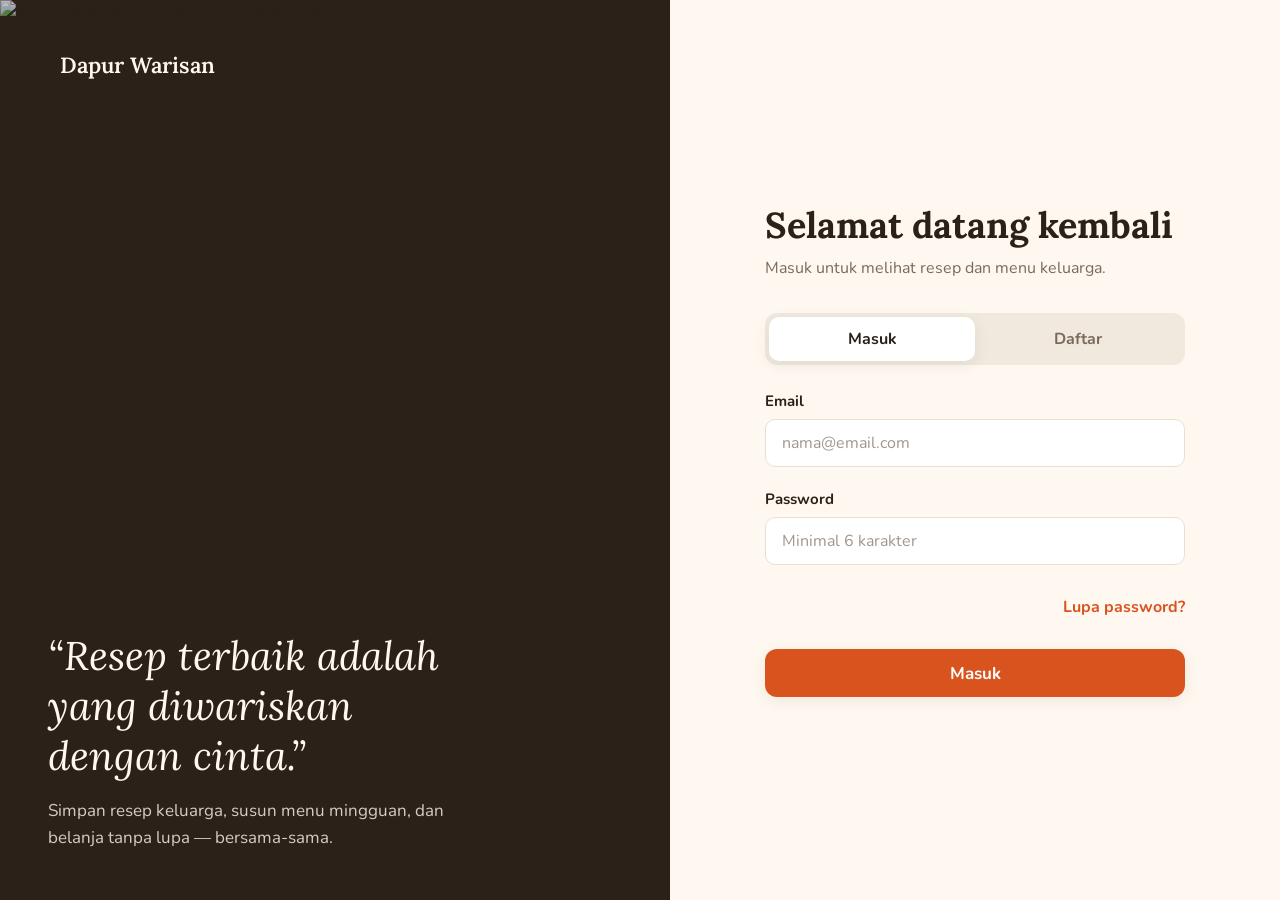
==== index.html @ bc0ec534 "initial commit" ====
<!doctype html>
<html lang="id-ID">
  <head>
    <meta charset="UTF-8" />
    <meta name="viewport" content="width=device-width, initial-scale=1.0" />
    <title>Dapur Warisan</title>
    <link rel="preconnect" href="https://fonts.googleapis.com" />
    <link rel="preconnect" href="https://fonts.gstatic.com" crossorigin />
    <link rel="stylesheet" href="https://fonts.googleapis.com/css2?family=Lora:ital,wght@0,500;0,600;0,700;1,500&family=Nunito:wght@400;500;600;700;800&display=swap" />
    <link rel="stylesheet" href="style.css" />
  </head>
  <body>

    <!-- =========================================================
         HALAMAN MASUK / DAFTAR
         ========================================================= -->
    <div id="auth" class="auth">
      <aside class="auth-hero">
        <img src="https://images.unsplash.com/photo-1539755530862-00f623c00f52?w=1400&h=1050&fit=crop&auto=format" alt="Meja makan penuh hidangan rumahan Indonesia" />
        <div class="auth-hero-text">
          <div class="brand-text"><i data-lucide="book-heart" class="accent"></i> Dapur Warisan</div>
          <div>
            <p class="quote">“Resep terbaik adalah yang diwariskan dengan cinta.”</p>
            <p>Simpan resep keluarga, susun menu mingguan, dan belanja tanpa lupa — bersama-sama.</p>
          </div>
        </div>
      </aside>

      <main class="auth-panel">
        <div class="auth-box">
          <div class="brand-text mobile-only"><i data-lucide="book-heart" class="primary"></i> Dapur Warisan</div>
          <h1 id="auth-title" class="title">Selamat datang kembali</h1>
          <p id="auth-subtitle" class="muted">Masuk untuk melihat resep dan menu keluarga.</p>

          <div class="tabs" role="tablist">
            <button type="button" class="tab is-active" data-tab="masuk" role="tab">Masuk</button>
            <button type="button" class="tab" data-tab="daftar" role="tab">Daftar</button>
          </div>

          <form id="auth-form" class="stack" novalidate>
            <label class="field only-register">
              <span>Nama lengkap</span>
              <input name="nama" placeholder="Nama Anda" />
              <small class="error" data-error="nama"></small>
            </label>
            <label class="field">
              <span>Email</span>
              <input name="email" type="email" placeholder="nama@email.com" />
              <small class="error" data-error="email"></small>
            </label>
            <label class="field">
              <span>Password</span>
              <div class="input-with-button">
                <input name="password" type="password" placeholder="Minimal 6 karakter" />
                <button type="button" id="toggle-password" class="icon-only" aria-label="Tampilkan password"><i data-lucide="eye"></i></button>
              </div>
              <small class="error" data-error="password"></small>
            </label>
            <label class="field only-register">
              <span>Kode keluarga (opsional)</span>
              <input name="kode" class="code-input" placeholder="KODE-1234" />
              <small class="hint">Minta kode ke admin keluarga, atau kosongkan untuk membuat grup baru.</small>
            </label>
            <div class="right only-login"><button type="button" class="link">Lupa password?</button></div>
            <button type="submit" id="auth-submit" class="btn btn-primary btn-block btn-lg">Masuk</button>
          </form>
        </div>
      </main>
    </div>

    <!-- =========================================================
         APLIKASI (tampil setelah masuk)
         ========================================================= -->
    <div id="app" class="layout" hidden>

      <!-- Menu samping (desktop) -->
      <aside class="sidebar">
        <button type="button" class="brand" data-go="beranda">
          <span class="brand-mark"><i data-lucide="book-heart"></i></span>Dapur Warisan
        </button>
        <nav class="side-nav">
          <button type="button" class="nav-link" data-go="beranda"><i data-lucide="house"></i>Beranda</button>
          <button type="button" class="nav-link" data-go="resep"><i data-lucide="book-open"></i>Koleksi Resep</button>
          <button type="button" class="nav-link" data-go="menu"><i data-lucide="calendar-days"></i>Menu Mingguan</button>
          <button type="button" class="nav-link" data-go="belanja"><i data-lucide="shopping-basket"></i>Daftar Belanja</button>
          <button type="button" class="nav-link" data-go="keluarga"><i data-lucide="users"></i>Keluarga</button>
          <button type="button" class="nav-link" data-go="profil"><i data-lucide="user-round"></i>Profil</button>
        </nav>
        <div class="family-box">
          <p class="family-name">Keluarga</p>
          <div class="avatar-group"></div>
        </div>
      </aside>

      <!-- Bilah atas -->
      <header class="topbar">
        <div class="topbar-inner">
          <span class="brand-small"><i data-lucide="book-heart"></i>Dapur Warisan</span>
          <button type="button" class="search-pill" data-go="resep"><i data-lucide="search"></i><span>Cari resep keluarga…</span></button>
          <button type="button" class="profile-button" data-go="profil" aria-label="Profil"><span class="avatar" id="top-avatar"></span></button>
        </div>
      </header>

      <main class="content">

        <!-- ---------- BERANDA ---------- -->
        <section class="page" data-page="beranda">
          <header class="home-header">
            <div>
              <p class="eyebrow" id="home-date"></p>
              <h1 class="title"><span id="home-greeting"></span><br /><em class="primary">Hari ini masak apa?</em></h1>
            </div>
            <div class="quick-actions">
              <button type="button" class="quick" data-go="form"><span class="quick-icon"><i data-lucide="plus"></i></span>Tambah Resep</button>
              <button type="button" class="quick" data-go="menu"><span class="quick-icon"><i data-lucide="calendar-days"></i></span>Susun Menu</button>
              <button type="button" class="quick" data-go="belanja"><span class="quick-icon"><i data-lucide="shopping-basket"></i></span>Daftar Belanja</button>
            </div>
          </header>

          <section class="card padded">
            <div class="section-head">
              <h2 class="heading">Menu Hari Ini</h2>
              <button type="button" class="btn btn-ghost" data-go="menu">Ubah menu <i data-lucide="arrow-right"></i></button>
            </div>
            <div class="today-grid" id="home-today"></div>
          </section>

          <section>
            <div class="section-head">
              <h2 class="heading-lg">Resep Terbaru</h2>
              <button type="button" class="btn btn-ghost" data-go="resep">Lihat semua <i data-lucide="arrow-right"></i></button>
            </div>
            <div class="scroller" id="home-recent"></div>
          </section>

          <section class="heirloom" id="home-heirloom" hidden>
            <div class="heirloom-photo"><img alt="" /></div>
            <div class="heirloom-text">
              <span class="pill-accent">Resep Warisan</span>
              <h2 class="heading-lg"></h2>
              <p class="heirloom-story"></p>
              <p class="heirloom-origin"></p>
              <button type="button" class="btn btn-primary">Buka resep <i data-lucide="arrow-right"></i></button>
            </div>
          </section>

          <section id="home-favorites-section">
            <div class="section-head"><h2 class="heading-lg">Resep Favorit Keluarga</h2></div>
            <div class="card-grid" id="home-favorites"></div>
          </section>
        </section>

        <!-- ---------- KOLEKSI RESEP ---------- -->
        <section class="page" data-page="resep">
          <h1 class="title">Koleksi Resep</h1>
          <p class="muted" id="collection-count"></p>

          <div class="toolbar">
            <div class="search-box">
              <i data-lucide="search"></i>
              <input id="collection-search" placeholder="Cari resep atau bahan, mis. santan…" />
            </div>
            <button type="button" class="btn btn-secondary" id="filter-toggle"><i data-lucide="sliders-horizontal"></i><span class="hide-mobile">Filter</span></button>
            <select id="collection-sort" class="hide-mobile sort-select" aria-label="Urutkan">
              <option>Terbaru</option>
              <option>Favorit</option>
              <option>Waktu masak</option>
            </select>
          </div>

          <div class="panel filters" id="filters" hidden>
            <label class="field">
              <span id="max-time-label">Waktu masak maks: 5 jam</span>
              <input type="range" id="max-time" min="15" max="300" step="15" value="300" />
            </label>
            <label class="field">
              <span>Asal resep</span>
              <select id="origin-filter"><option>Semua</option></select>
            </label>
          </div>

          <div class="chips" id="category-chips"></div>
          <div class="card-grid wide" id="collection-list"></div>

          <div class="empty" id="collection-empty" hidden>
            <span class="empty-icon"><i data-lucide="book-open"></i></span>
            <h3 class="heading">Belum ada resep di sini</h3>
            <p class="muted">Belum ada resep. Yuk tambah resep pertama keluarga!</p>
            <button type="button" class="btn btn-primary" data-go="form"><i data-lucide="plus"></i>Tambah Resep</button>
          </div>

          <button type="button" class="btn btn-primary fab" data-go="form"><i data-lucide="plus"></i>Tambah Resep</button>
        </section>

        <!-- ---------- DETAIL RESEP ---------- -->
        <section class="page narrow-5xl" data-page="detail">
          <button type="button" class="btn btn-ghost back no-print" data-go="resep"><i data-lucide="arrow-left"></i>Koleksi Resep</button>

          <div class="detail-photo">
            <img id="detail-img" alt="" />
            <button type="button" class="fav-btn no-print" id="detail-fav" aria-label="Favorit"><i data-lucide="heart"></i></button>
          </div>

          <div class="detail-grid">
            <div>
              <span class="tag" id="detail-cat"></span>
              <h1 class="title-xl" id="detail-title"></h1>
              <p class="lead" id="detail-desc"></p>

              <dl class="stats">
                <div><i data-lucide="clock"></i><dt>Waktu masak</dt><dd id="detail-time"></dd></div>
                <div><i data-lucide="users"></i><dt>Porsi</dt><dd id="detail-servings"></dd></div>
                <div><i data-lucide="gauge"></i><dt>Kesulitan</dt><dd id="detail-difficulty"></dd></div>
              </dl>

              <figure class="story" id="detail-story-box">
                <figcaption><i data-lucide="chef-hat"></i>Resep dari: <span id="detail-origin"></span></figcaption>
                <blockquote id="detail-story"></blockquote>
              </figure>

              <h2 class="heading-lg spaced">Cara Memasak</h2>
              <ol class="steps" id="detail-steps"></ol>
            </div>

            <aside class="detail-side">
              <div class="card padded-sm">
                <div class="section-head tight">
                  <h2 class="heading">Bahan-bahan</h2>
                  <div class="servings" aria-label="Atur porsi">
                    <button type="button" id="servings-minus" aria-label="Kurangi porsi"><i data-lucide="minus"></i></button>
                    <span id="servings-value"></span>
                    <button type="button" id="servings-plus" aria-label="Tambah porsi"><i data-lucide="plus"></i></button>
                  </div>
                </div>
                <ul class="check-list" id="detail-ingredients"></ul>
              </div>

              <div class="action-grid no-print">
                <button type="button" class="btn btn-primary span-2" id="detail-add-menu"><i data-lucide="calendar-plus"></i>Tambah ke Menu</button>
                <button type="button" class="btn btn-secondary" id="detail-timer"><i data-lucide="timer"></i>Timer</button>
                <button type="button" class="btn btn-secondary" onclick="window.print()"><i data-lucide="printer"></i>Cetak</button>
                <button type="button" class="btn btn-secondary" id="detail-edit"><i data-lucide="pencil"></i>Edit</button>
                <button type="button" class="btn btn-ghost danger" id="detail-delete"><i data-lucide="trash-2"></i>Hapus</button>
              </div>
            </aside>
          </div>
        </section>

        <!-- ---------- FORM TAMBAH / EDIT RESEP ---------- -->
        <section class="page narrow-3xl with-savebar" data-page="form">
          <button type="button" class="btn btn-ghost back" id="form-back"><i data-lucide="arrow-left"></i>Kembali</button>
          <h1 class="title" id="form-title">Tambah Resep Baru</h1>
          <p class="muted">Tulis resep seperti sedang menceritakannya ke cucu.</p>

          <form id="recipe-form" class="stack-lg" novalidate>
            <div class="dropzone" id="dropzone">
              <img id="dropzone-img" alt="Foto resep" hidden />
              <div class="dropzone-text" id="dropzone-text">
                <i data-lucide="image-plus"></i>
                <p><strong>Seret foto ke sini atau klik untuk memilih</strong></p>
                <p class="small muted">JPG atau PNG, rasio 4:3 paling bagus</p>
              </div>
              <input type="file" id="photo-input" accept="image/*" hidden />
            </div>

            <section class="panel form-card">
              <h2 class="heading">Informasi Dasar</h2>
              <label class="field">
                <span>Judul resep</span>
                <input name="title" placeholder="mis. Sayur Lodeh Mbah Uti" />
                <small class="error" data-error="title"></small>
              </label>
              <label class="field">
                <span>Deskripsi singkat</span>
                <textarea name="desc" rows="2" placeholder="Gurih, berkuah santan, cocok untuk makan siang."></textarea>
              </label>
              <div class="two-cols">
                <label class="field"><span>Kategori</span><select name="cat" id="form-category"></select></label>
                <label class="field">
                  <span>Tingkat kesulitan</span>
                  <select name="difficulty"><option>Mudah</option><option>Sedang</option><option>Sulit</option></select>
                </label>
                <div class="field">
                  <span>Waktu masak (menit)</span>
                  <div class="stepper" data-step="5"><button type="button" data-dir="-1" aria-label="Kurangi"><i data-lucide="minus"></i></button><output name="time">30</output><button type="button" data-dir="1" aria-label="Tambah"><i data-lucide="plus"></i></button></div>
                </div>
                <div class="field">
                  <span>Porsi</span>
                  <div class="stepper" data-step="1"><button type="button" data-dir="-1" aria-label="Kurangi"><i data-lucide="minus"></i></button><output name="servings">4</output><button type="button" data-dir="1" aria-label="Tambah"><i data-lucide="plus"></i></button></div>
                </div>
              </div>
            </section>

            <section class="panel form-card">
              <h2 class="heading">Asal &amp; Kenangan</h2>
              <label class="field">
                <span>Asal resep</span>
                <input name="origin" placeholder="mis. Nenek Ratna" />
                <small class="hint">Siapa yang pertama kali memasak resep ini?</small>
              </label>
              <label class="field">
                <span>Cerita / kenangan</span>
                <textarea name="story" rows="3" placeholder="Ceritakan kapan resep ini biasa dimasak…"></textarea>
              </label>
            </section>

            <section class="panel form-card" id="ingredients-card">
              <h2 class="heading">Bahan-bahan</h2>
              <p class="error" data-error="ingredients"></p>
              <div id="ingredient-rows" class="stack-sm"></div>
              <button type="button" class="btn btn-secondary dashed" id="add-ingredient"><i data-lucide="plus"></i>Tambah bahan</button>
            </section>

            <section class="panel form-card" id="steps-card">
              <h2 class="heading">Langkah Memasak</h2>
              <p class="error" data-error="steps"></p>
              <div id="step-rows" class="stack-sm"></div>
              <button type="button" class="btn btn-secondary dashed" id="add-step"><i data-lucide="plus"></i>Tambah langkah</button>
            </section>
          </form>

          <div class="savebar">
            <div class="savebar-inner">
              <button type="button" class="btn btn-secondary" id="form-cancel">Batal</button>
              <button type="submit" form="recipe-form" class="btn btn-primary"><i data-lucide="check"></i>Simpan Resep</button>
            </div>
          </div>
        </section>

        <!-- ---------- MENU MINGGUAN ---------- -->
        <section class="page" data-page="menu">
          <div class="page-head">
            <div>
              <h1 class="title">Perencana Menu</h1>
              <p class="muted" id="plan-count"></p>
            </div>
            <div class="week-nav">
              <button type="button" class="btn btn-icon" id="week-prev" aria-label="Minggu sebelumnya"><i data-lucide="chevron-left"></i></button>
              <span id="week-label"></span>
              <button type="button" class="btn btn-icon" id="week-next" aria-label="Minggu berikutnya"><i data-lucide="chevron-right"></i></button>
            </div>
          </div>
          <div class="progress"><div id="plan-progress"></div></div>

          <div class="week-grid" id="week-grid"></div>

          <div class="mobile-planner">
            <div class="day-tabs" id="day-tabs"></div>
            <div class="stack" id="day-slots"></div>
          </div>

          <div class="sticky-action">
            <button type="button" class="btn btn-primary btn-lg raised" id="make-shopping-list"><i data-lucide="shopping-basket"></i>Buat Daftar Belanja</button>
          </div>
        </section>

        <!-- ---------- DAFTAR BELANJA ---------- -->
        <section class="page" data-page="belanja">
          <div class="shop-layout">
            <div>
              <h1 class="title">Daftar Belanja</h1>
              <p class="muted">Dibuat otomatis dari menu minggu ini · bahan yang sama sudah digabung</p>

              <form id="shop-add" class="inline-form">
                <input name="extra" placeholder="Tambah barang lain, mis. minyak goreng" />
                <button type="submit" class="btn btn-primary"><i data-lucide="plus"></i><span class="hide-mobile">Tambah</span></button>
              </form>

              <div id="shop-groups" class="stack-lg"></div>

              <div class="empty" id="shop-empty" hidden>
                <i data-lucide="shopping-basket" class="big-icon"></i>
                <p class="heading">Daftar belanja masih kosong</p>
                <p class="muted">Isi menu mingguan dulu, nanti bahan-bahannya muncul di sini.</p>
                <button type="button" class="btn btn-primary" data-go="menu">Susun Menu</button>
              </div>
            </div>

            <aside class="side-sticky">
              <div class="shop-summary">
                <p class="summary-label">Progres belanja</p>
                <p class="summary-big"><span id="shop-done">0</span><small>/<span id="shop-total">0</span></small></p>
                <div class="progress light"><div id="shop-progress"></div></div>
                <div class="summary-cost">
                  <p>Perkiraan biaya</p>
                  <p class="summary-price" id="shop-cost">Rp 0</p>
                </div>
              </div>
              <div class="three-buttons">
                <button type="button" class="btn btn-secondary stacked" onclick="window.print()"><i data-lucide="printer"></i>Cetak</button>
                <button type="button" class="btn btn-secondary stacked" id="shop-share"><i data-lucide="share-2"></i>Bagikan</button>
                <button type="button" class="btn btn-secondary stacked" id="shop-reset"><i data-lucide="rotate-ccw"></i>Reset</button>
              </div>
            </aside>
          </div>
        </section>

        <!-- ---------- KELUARGA ---------- -->
        <section class="page" data-page="keluarga">
          <div class="family-layout">
            <div class="stack-lg">
              <header class="family-hero">
                <p class="hero-label">Grup keluarga</p>
                <h1 class="title" id="family-name"></h1>
                <div class="hero-row">
                  <span class="family-code" id="family-code"></span>
                  <button type="button" class="btn btn-secondary no-border" id="copy-code"><i data-lucide="copy"></i>Salin kode</button>
                </div>
              </header>

              <section>
                <div class="section-head">
                  <h2 class="heading-lg" id="member-count">Anggota</h2>
                  <button type="button" class="btn btn-primary" id="invite-open"><i data-lucide="user-plus"></i>Undang</button>
                </div>
                <ul class="list-card" id="member-list"></ul>
              </section>
            </div>

            <section>
              <h2 class="heading">Aktivitas Terbaru</h2>
              <ol class="timeline" id="activity-list"></ol>
              <p class="muted" id="activity-empty" hidden>Belum ada aktivitas.</p>
            </section>
          </div>
        </section>

        <!-- ---------- PROFIL ---------- -->
        <section class="page narrow-2xl" data-page="profil">
          <h1 class="title">Profil &amp; Pengaturan</h1>

          <section class="panel profile-card">
            <span class="avatar avatar-lg" id="profile-avatar"></span>
            <div>
              <p class="heading" id="profile-name"></p>
              <p class="muted" id="profile-email"></p>
            </div>
          </section>

          <form class="panel form-card" id="profile-form">
            <h2 class="heading with-icon"><i data-lucide="user-round" class="primary"></i>Edit Profil</h2>
            <div class="two-cols">
              <label class="field"><span>Nama</span><input name="name" /></label>
              <label class="field"><span>Email</span><input name="email" type="email" /></label>
            </div>
            <div><button type="submit" class="btn btn-primary">Simpan Perubahan</button></div>
          </form>

          <form class="panel form-card" id="password-form">
            <h2 class="heading with-icon"><i data-lucide="key-round" class="primary"></i>Ganti Password</h2>
            <div class="two-cols">
              <label class="field"><span>Password lama</span><input name="old" type="password" /></label>
              <label class="field"><span>Password baru</span><input name="new" type="password" /></label>
            </div>
            <div><button type="submit" class="btn btn-secondary">Ganti Password</button></div>
          </form>

          <section class="panel settings">
            <label class="setting-row">
              <i data-lucide="moon"></i><span>Mode gelap</span>
              <button type="button" class="switch" id="dark-switch" role="switch" aria-checked="false"><span></span></button>
            </label>
            <button type="button" class="setting-row danger" id="logout"><i data-lucide="log-out"></i>Keluar</button>
          </section>
        </section>
      </main>

      <!-- Menu bawah (ponsel) -->
      <nav class="bottom-nav">
        <button type="button" data-go="beranda"><i data-lucide="house"></i>Beranda</button>
        <button type="button" data-go="resep"><i data-lucide="book-open"></i>Resep</button>
        <button type="button" data-go="menu"><i data-lucide="calendar-days"></i>Menu</button>
        <button type="button" data-go="belanja"><i data-lucide="shopping-basket"></i>Belanja</button>
        <button type="button" data-go="profil"><i data-lucide="user-round"></i>Profil</button>
      </nav>
    </div>

    <!-- Notifikasi singkat -->
    <div id="toast" class="toast" role="status" hidden></div>

    <!-- =========================================================
         JENDELA DIALOG
         ========================================================= -->
    <dialog class="modal" id="modal-add-menu">
      <div class="modal-box">
        <div class="modal-head"><h2 class="heading">Tambah ke Menu</h2><button type="button" class="btn btn-icon" data-close aria-label="Tutup"><i data-lucide="x"></i></button></div>
        <div class="modal-body">
          <p class="label">Hari</p>
          <div class="chip-wrap" id="add-menu-days"></div>
          <p class="label">Waktu makan</p>
          <div class="chip-wrap" id="add-menu-slots"></div>
          <button type="button" class="btn btn-primary btn-block" id="add-menu-save">Simpan ke Menu</button>
        </div>
      </div>
    </dialog>

    <dialog class="modal" id="modal-timer">
      <div class="modal-box">
        <div class="modal-head"><h2 class="heading">Timer Memasak</h2><button type="button" class="btn btn-icon" data-close aria-label="Tutup"><i data-lucide="x"></i></button></div>
        <div class="modal-body">
          <p class="timer-display" id="timer-display">00:00</p>
          <div class="center-row">
            <button type="button" class="btn btn-secondary" id="timer-minus">−5 mnt</button>
            <button type="button" class="btn btn-primary timer-run" id="timer-run">Mulai</button>
            <button type="button" class="btn btn-secondary" id="timer-plus">+5 mnt</button>
          </div>
        </div>
      </div>
    </dialog>

    <dialog class="modal" id="modal-delete">
      <div class="modal-box">
        <div class="modal-head"><h2 class="heading">Hapus resep?</h2><button type="button" class="btn btn-icon" data-close aria-label="Tutup"><i data-lucide="x"></i></button></div>
        <div class="modal-body">
          <p class="muted"><span id="delete-name"></span> akan dihapus dari buku resep keluarga. Tindakan ini tidak bisa dibatalkan.</p>
          <div class="end-row">
            <button type="button" class="btn btn-secondary" data-close>Batal</button>
            <button type="button" class="btn btn-primary btn-danger" id="delete-confirm">Ya, hapus</button>
          </div>
        </div>
      </div>
    </dialog>

    <dialog class="modal" id="modal-pick">
      <div class="modal-box">
        <div class="modal-head"><h2 class="heading" id="pick-title">Pilih resep</h2><button type="button" class="btn btn-icon" data-close aria-label="Tutup"><i data-lucide="x"></i></button></div>
        <div class="modal-body">
          <div class="search-box"><i data-lucide="search"></i><input id="pick-search" placeholder="Cari resep…" /></div>
          <ul class="pick-list" id="pick-list"></ul>
        </div>
      </div>
    </dialog>

    <dialog class="modal" id="modal-invite">
      <div class="modal-box">
        <div class="modal-head"><h2 class="heading">Undang Anggota</h2><button type="button" class="btn btn-icon" data-close aria-label="Tutup"><i data-lucide="x"></i></button></div>
        <form class="modal-body" id="invite-form">
          <label class="field"><span>Nama anggota</span><input name="name" placeholder="mis. Budi Santoso" /></label>
          <label class="field"><span>Email atau nomor WhatsApp</span><input name="contact" placeholder="mis. 0812 3456 7890" /></label>
          <p class="small muted">Atau bagikan kode <strong class="ink" id="invite-code"></strong> agar mereka bisa bergabung saat mendaftar.</p>
          <button type="submit" class="btn btn-primary btn-block">Kirim Undangan</button>
        </form>
      </div>
    </dialog>

    <!-- =========================================================
         CETAKAN (template) — potongan HTML yang diulang oleh skrip
         ========================================================= -->
    <template id="tpl-recipe-card">
      <article class="recipe-card">
        <div class="recipe-photo">
          <img loading="lazy" alt="" />
          <button type="button" class="fav-btn" aria-label="Favorit"><i data-lucide="heart"></i></button>
          <span class="heirloom-badge" hidden>Resep Warisan</span>
        </div>
        <div class="recipe-body">
          <span class="tag"></span>
          <h3 class="recipe-title"></h3>
          <div class="recipe-meta">
            <span><i data-lucide="clock"></i><span class="time"></span></span>
            <span><i data-lucide="users"></i><span class="serves"></span> porsi</span>
          </div>
        </div>
      </article>
    </template>

    <template id="tpl-skeleton">
      <div class="recipe-card skeleton"><div class="recipe-photo"></div><div class="recipe-body"><div class="bar short"></div><div class="bar"></div></div></div>
    </template>

    <template id="tpl-today">
      <button type="button" class="today-item">
        <img alt="" />
        <span class="today-empty"><i data-lucide="plus"></i></span>
        <span>
          <span class="slot-label"><i></i><span class="slot-name"></span></span>
          <span class="today-title"></span>
        </span>
      </button>
    </template>

    <template id="tpl-check-item">
      <li>
        <button type="button" class="check-item">
          <span class="checkbox"><i data-lucide="check"></i></span>
          <span class="check-text"><span class="check-name"></span><span class="check-sub"></span></span>
          <span class="check-qty"><strong class="qty"></strong> <span class="unit"></span></span>
        </button>
      </li>
    </template>

    <template id="tpl-ingredient-row">
      <div class="ingredient-row">
        <input class="ing-name" aria-label="Nama bahan" placeholder="Nama bahan" />
        <input class="ing-qty" aria-label="Jumlah" type="number" min="0" step="any" value="1" />
        <select class="ing-unit" aria-label="Satuan"></select>
        <select class="ing-cat" aria-label="Jenis bahan"><option>Bumbu</option><option>Sayur</option><option>Daging</option><option>Lainnya</option></select>
        <button type="button" class="btn btn-icon remove" aria-label="Hapus bahan"><i data-lucide="trash-2"></i></button>
      </div>
    </template>

    <template id="tpl-step-row">
      <div class="step-row" draggable="true">
        <span class="grip" aria-label="Seret untuk mengurutkan"><i data-lucide="grip-vertical"></i></span>
        <span class="step-num"></span>
        <textarea rows="2" placeholder="Tulis langkahnya…"></textarea>
        <button type="button" class="btn btn-icon remove" aria-label="Hapus langkah"><i data-lucide="trash-2"></i></button>
      </div>
    </template>

    <template id="tpl-slot">
      <div class="slot">
        <button type="button" class="slot-empty"><i data-lucide="plus"></i>Pilih resep</button>
        <div class="slot-filled">
          <button type="button" class="slot-pick"><img alt="" /><span class="slot-title"></span></button>
          <button type="button" class="slot-clear" aria-label="Kosongkan"><i data-lucide="x"></i></button>
        </div>
      </div>
    </template>

    <template id="tpl-member">
      <li class="member">
        <span class="avatar"></span>
        <div class="member-text"><p class="member-name"></p><p class="small muted member-sub"></p></div>
        <span class="role"></span>
      </li>
    </template>

    <template id="tpl-pick-item">
      <li><button type="button" class="pick-item"><img alt="" /><span><strong class="pick-name"></strong><small class="muted pick-sub"></small></span></button></li>
    </template>

    <script src="/js/vendor/lucide.min.js"></script>

    <script>
      /* =========================================================
         1. DATA CONTOH
         Hanya dipakai saat aplikasi pertama kali dibuka dan belum ada
         data tersimpan. Boleh dihapus seluruh blok ini (sampai garis
         "AKHIR DATA CONTOH") — aplikasi tetap berjalan dengan data kosong.
         ========================================================= */
      var SAMPLE_DATA = {
        family: { name: 'Keluarga Santoso', code: 'SNTS-2024' },
        members: [
          { name: 'Nenek Ratna', email: 'ratna@keluarga.id', role: 'Anggota' },
        ],
        recipes: [
          {
            id: 'rendang', title: 'Rendang Daging Padang', cat: 'Hari Raya', time: 240, servings: 6, difficulty: 'Sulit',
            origin: 'Nenek Ratna', fav: true,
            img: 'https://images.unsplash.com/photo-1677921755291-c39158477b8e?w=800&h=600&fit=crop&auto=format',
            desc: 'Rendang kering yang dimasak perlahan sampai bumbunya meresap dan berwarna cokelat gelap.',
            story: 'Nenek selalu memasak rendang ini dua hari sebelum Lebaran. Kuncinya sabar — jangan berhenti mengaduk.',
            ingredients: [
              { name: 'Daging sapi', qty: 1000, unit: 'gram', cat: 'Daging' },
              { name: 'Santan kental', qty: 1000, unit: 'ml', cat: 'Lainnya' },
              { name: 'Bawang merah', qty: 12, unit: 'siung', cat: 'Bumbu' },
              { name: 'Cabai merah', qty: 15, unit: 'buah', cat: 'Sayur' },
            ],
            steps: [
              'Haluskan bawang merah, bawang putih, cabai, jahe, dan lengkuas.',
              'Masukkan santan dan bumbu halus ke dalam wajan besar, aduk di atas api sedang.',
              'Tambahkan daging, lalu masak sambil terus diaduk hingga santan mengental dan rendang kering.',
            ],
          },
          {
            id: 'nasgor', title: 'Nasi Goreng Kampung', cat: 'Sarapan', time: 20, servings: 2, difficulty: 'Mudah',
            origin: 'Ayah Budi', fav: false,
            img: 'https://images.unsplash.com/photo-1680674774705-90b4904b3a7f?w=800&h=600&fit=crop&auto=format',
            desc: 'Nasi goreng terasi dengan telur ceplok dan kerupuk.',
            story: 'Menu andalan Ayah setiap Sabtu pagi — pakai nasi sisa semalam supaya tidak lembek.',
            ingredients: [
              { name: 'Nasi putih', qty: 2, unit: 'piring', cat: 'Lainnya' },
              { name: 'Bawang merah', qty: 4, unit: 'siung', cat: 'Bumbu' },
              { name: 'Telur', qty: 2, unit: 'butir', cat: 'Lainnya' },
            ],
            steps: ['Ulek bawang, cabai, dan terasi.', 'Tumis bumbu, masukkan nasi dan kecap manis.', 'Sajikan dengan telur ceplok dan kerupuk.'],
          },
        ],
        plan: { 'Senin-Sarapan': 'nasgor', 'Rabu-Makan Malam': 'rendang' },
        activity: [],
      }
      /* ---------------- AKHIR DATA CONTOH ---------------- */


      /* =========================================================
         2. PENGATURAN TETAP
         ========================================================= */
      var DAYS = ['Senin', 'Selasa', 'Rabu', 'Kamis', 'Jumat', 'Sabtu', 'Minggu']
      var SLOTS = ['Sarapan', 'Makan Siang', 'Makan Malam']
      var SLOT_ICONS = ['coffee', 'sun', 'moon']
      var CATEGORIES = ['Semua', 'Sarapan', 'Makan Siang', 'Makan Malam', 'Camilan', 'Minuman', 'Hari Raya']
      var UNITS = ['gram', 'kg', 'ml', 'liter', 'buah', 'siung', 'sdm', 'sdt', 'butir', 'batang', 'lembar', 'ikat', 'ekor', 'piring', 'cm', 'potong']
      var SHOP_GROUPS = ['Sayur', 'Daging', 'Bumbu', 'Lainnya', 'Tambahan']
      var PRICE_PER_ITEM = { Daging: 45000, Sayur: 8000, Bumbu: 3000, Lainnya: 12000, Tambahan: 5000 }
      var AVATAR_COLORS = ['#D9531E', '#6B8E4E', '#B8430F', '#A07A1F', '#5A6F8E']


      /* =========================================================
         3. PENYIMPANAN DATA
         Semua baca/tulis data lewat objek "store" ini. Saat ini datanya
         disimpan di browser (localStorage). Untuk memakai database,
         cukup ganti isi fungsi-fungsi di bawah dengan panggilan fetch()
         ke server — lihat DATABASE.md.
         ========================================================= */
      var STORAGE_KEY = 'dapur-warisan-data'

      var store = {
        data: null,

        load: async function () {
          var saved = localStorage.getItem(STORAGE_KEY)
          if (saved) {
            store.data = JSON.parse(saved)
          } else if (typeof SAMPLE_DATA !== 'undefined') {
            store.data = JSON.parse(JSON.stringify(SAMPLE_DATA))
          } else {
            store.data = { family: { name: 'Keluarga Saya', code: makeCode() }, members: [], recipes: [], plan: {}, activity: [] }
          }
          return store.data
        },

        persist: function () {
          localStorage.setItem(STORAGE_KEY, JSON.stringify(store.data))
        },

        saveRecipe: async function (recipe) {
          var list = store.data.recipes
          var index = list.findIndex(function (r) { return r.id === recipe.id })
          if (index >= 0) list[index] = recipe
          else list.push(recipe)
          store.persist()
          return recipe
        },

        deleteRecipe: async function (id) {
          store.data.recipes = store.data.recipes.filter(function (r) { return r.id !== id })
          Object.keys(store.data.plan).forEach(function (key) {
            if (store.data.plan[key] === id) delete store.data.plan[key]
          })
          store.persist()
        },

        setPlanSlot: async function (key, recipeId) {
          if (recipeId) store.data.plan[key] = recipeId
          else delete store.data.plan[key]
          store.persist()
        },

        saveMember: async function (member) {
          var list = store.data.members
          var index = list.findIndex(function (m) { return m.email === member.email })
          if (index >= 0) list[index] = member
          else list.push(member)
          store.persist()
        },

        addActivity: async function (who, what, object) {
          store.data.activity.unshift({ who: who, what: what, obj: object, at: new Date().toISOString() })
          store.data.activity = store.data.activity.slice(0, 20)
          store.persist()
        },
      }

      function makeCode() {
        return 'KLG-' + Math.floor(1000 + Math.random() * 9000)
      }


      /* =========================================================
         4. ALAT BANTU
         ========================================================= */
      function $(selector, root) { return (root || document).querySelector(selector) }
      function $all(selector, root) { return Array.from((root || document).querySelectorAll(selector)) }
      function fromTemplate(id) { return document.getElementById(id).content.firstElementChild.cloneNode(true) }
      function refreshIcons() { if (window.lucide) lucide.createIcons() }

      function formatTime(minutes) {
        if (minutes < 60) return minutes + ' mnt'
        var rest = minutes % 60
        return Math.floor(minutes / 60) + ' jam' + (rest ? ' ' + rest + ' mnt' : '')
      }
      function formatQty(n) {
        if (Number.isInteger(n)) return String(n)
        return n.toFixed(n < 10 ? 1 : 0).replace('.', ',')
      }
      function initials(name) {
        return name.split(' ').filter(Boolean).slice(0, 2).map(function (w) { return w[0].toUpperCase() }).join('') || '?'
      }
      function colorFor(name) {
        var sum = 0
        for (var i = 0; i < name.length; i++) sum += name.charCodeAt(i)
        return AVATAR_COLORS[sum % AVATAR_COLORS.length]
      }
      function paintAvatar(el, name) {
        el.textContent = initials(name)
        el.style.background = colorFor(name)
      }
      function timeAgo(iso) {
        var minutes = Math.round((Date.now() - new Date(iso)) / 60000)
        if (minutes < 1) return 'Baru saja'
        if (minutes < 60) return minutes + ' menit lalu'
        var hours = Math.round(minutes / 60)
        if (hours < 24) return hours + ' jam lalu'
        var days = Math.round(hours / 24)
        return days === 1 ? 'Kemarin' : days + ' hari lalu'
      }
      function todayName() { return DAYS[(new Date().getDay() + 6) % 7] }
      function findRecipe(id) { return store.data.recipes.find(function (r) { return r.id === id }) }

      var toastTimer = null
      function toast(message, isError) {
        var el = $('#toast')
        el.innerHTML = '<i data-lucide="' + (isError ? 'circle-x' : 'circle-check') + '"></i>'
        el.append(message)
        el.classList.toggle('is-error', !!isError)
        el.hidden = false
        el.classList.remove('rise'); void el.offsetWidth; el.classList.add('rise')
        refreshIcons()
        clearTimeout(toastTimer)
        toastTimer = setTimeout(function () { el.hidden = true }, 2800)
      }

      function showErrors(form, errors) {
        $all('[data-error]', form).forEach(function (el) {
          el.textContent = errors[el.dataset.error] || ''
        })
      }

      /* Dialog: tutup lewat tombol [data-close] atau klik di luar kotak */
      $all('dialog.modal').forEach(function (dialog) {
        dialog.addEventListener('click', function (e) {
          if (e.target === dialog || e.target.closest('[data-close]')) dialog.close()
        })
      })


      /* =========================================================
         5. MASUK & NAVIGASI
         ========================================================= */
      var currentUser = null
      var currentPage = 'beranda'
      var authMode = 'masuk'

      $all('[data-tab]').forEach(function (tab) {
        tab.addEventListener('click', function () { setAuthMode(tab.dataset.tab) })
      })

      function setAuthMode(mode) {
        authMode = mode
        var isLogin = mode === 'masuk'
        $all('[data-tab]').forEach(function (t) { t.classList.toggle('is-active', t.dataset.tab === mode) })
        $all('.only-register').forEach(function (el) { el.hidden = isLogin })
        $all('.only-login').forEach(function (el) { el.hidden = !isLogin })
        $('#auth-title').textContent = isLogin ? 'Selamat datang kembali' : 'Buat akun keluarga'
        $('#auth-subtitle').textContent = isLogin ? 'Masuk untuk melihat resep dan menu keluarga.' : 'Gabung dengan keluarga lewat kode, atau buat grup baru.'
        $('#auth-submit').textContent = isLogin ? 'Masuk' : 'Daftar'
        showErrors($('#auth-form'), {})
      }

      $('#toggle-password').addEventListener('click', function () {
        var input = $('#auth-form [name=password]')
        var show = input.type === 'password'
        input.type = show ? 'text' : 'password'
        this.innerHTML = '<i data-lucide="' + (show ? 'eye-off' : 'eye') + '"></i>'
        refreshIcons()
      })

      $('#auth-form').addEventListener('submit', async function (e) {
        e.preventDefault()
        var form = e.target
        var name = form.nama.value.trim()
        var email = form.email.value.trim()
        var errors = {}
        if (authMode === 'daftar' && !name) errors.nama = 'Nama wajib diisi'
        if (!/\S+@\S+\.\S+/.test(email)) errors.email = 'Format email belum benar'
        if (form.password.value.length < 6) errors.password = 'Password minimal 6 karakter'
        showErrors(form, errors)
        if (Object.keys(errors).length) return

        var member = store.data.members.find(function (m) { return m.email === email })
        if (!member) {
          member = { name: name || email.split('@')[0], email: email, role: store.data.members.some(function (m) { return m.role === 'Admin' }) ? 'Anggota' : 'Admin' }
          await store.saveMember(member)
          await store.addActivity(member.name, 'bergabung ke', store.data.family.name)
        } else if (name) {
          member.name = name
          await store.saveMember(member)
        }
        currentUser = member
        form.reset()
        $('#auth').hidden = true
        $('#app').hidden = false
        go('beranda')
      })

      $('#logout').addEventListener('click', function () {
        currentUser = null
        $('#app').hidden = true
        $('#auth').hidden = false
        setAuthMode('masuk')
      })

      /* Semua tombol dengan data-go="halaman" berpindah halaman */
      document.addEventListener('click', function (e) {
        var link = e.target.closest('[data-go]')
        if (link) go(link.dataset.go)
      })

      var pageRenderers = {}

      function go(page, recipeId) {
        currentPage = page
        $all('.page').forEach(function (p) {
          var active = p.dataset.page === page
          p.hidden = !active
          p.classList.remove('rise')
          if (active) { void p.offsetWidth; p.classList.add('rise') }
        })
        var navId = page === 'detail' || page === 'form' ? 'resep' : page
        $all('.nav-link, .bottom-nav button').forEach(function (b) {
          b.classList.toggle('is-active', b.dataset.go === navId)
        })
        renderChrome()
        pageRenderers[page](recipeId)
        refreshIcons()
        window.scrollTo({ top: 0 })
      }

      function renderChrome() {
        paintAvatar($('#top-avatar'), currentUser.name)
        $('.family-name').textContent = store.data.family.name
        var group = $('.avatar-group')
        group.innerHTML = ''
        var members = store.data.members
        members.slice(0, 4).forEach(function (m) {
          var a = document.createElement('span')
          a.className = 'avatar avatar-sm'
          paintAvatar(a, m.name)
          group.append(a)
        })
        if (members.length > 4) {
          var more = document.createElement('span')
          more.className = 'avatar avatar-sm avatar-more'
          more.textContent = '+' + (members.length - 4)
          group.append(more)
        }
      }


      /* =========================================================
         6. KARTU RESEP & FAVORIT
         ========================================================= */
      function recipeCard(recipe, compact) {
        var card = fromTemplate('tpl-recipe-card')
        if (compact) card.classList.add('compact')
        var img = $('img', card)
        img.src = recipe.img
        img.alt = recipe.title
        $('.tag', card).textContent = recipe.cat
        $('.recipe-title', card).textContent = recipe.title
        $('.time', card).textContent = formatTime(recipe.time)
        $(".serves", card).textContent = recipe.servings
        $('.heirloom-badge', card).hidden = !/^(nenek|kakek|mbah|eyang|oma|opa)/i.test(recipe.origin)
        setupFavButton($('.fav-btn', card), recipe)
        card.addEventListener('click', function () { go('detail', recipe.id) })
        return card
      }

      function setupFavButton(button, recipe) {
        button.dataset.recipe = recipe.id
        paintFav(button, recipe.fav)
        button.onclick = async function (e) {
          e.stopPropagation()
          recipe.fav = !recipe.fav
          await store.saveRecipe(recipe)
          if (recipe.fav) await store.addActivity(currentUser.name, 'memfavoritkan', recipe.title)
          $all('.fav-btn[data-recipe="' + recipe.id + '"]').forEach(function (b) { paintFav(b, recipe.fav) })
          button.classList.remove('pop'); void button.offsetWidth; button.classList.add('pop')
          if (currentPage === 'beranda') renderFavorites()
          if (currentPage === 'resep' && collection.sort === 'Favorit') renderCollectionList()
        }
      }

      function paintFav(button, on) {
        button.classList.toggle('is-on', on)
        button.setAttribute('aria-pressed', on)
        button.setAttribute('aria-label', on ? 'Hapus dari favorit' : 'Tambah ke favorit')
      }


      /* =========================================================
         7. BERANDA
         ========================================================= */
      pageRenderers.beranda = function () {
        var hour = new Date().getHours()
        var greeting = hour < 11 ? 'Selamat pagi' : hour < 15 ? 'Selamat siang' : hour < 18 ? 'Selamat sore' : 'Selamat malam'
        var today = todayName()
        $('#home-greeting').textContent = greeting + ', ' + currentUser.name.split(' ')[0] + '!'
        $('#home-date').textContent = today + ', ' + new Date().toLocaleDateString('id-ID', { day: 'numeric', month: 'long' })

        var todayBox = $('#home-today')
        todayBox.innerHTML = ''
        SLOTS.forEach(function (slot, i) {
          var recipe = findRecipe(store.data.plan[today + '-' + slot])
          var item = fromTemplate('tpl-today')
          $('.slot-label i', item).setAttribute('data-lucide', SLOT_ICONS[i])
          $('.slot-name', item).textContent = slot
          $('.today-title', item).textContent = recipe ? recipe.title : 'Belum dipilih'
          if (recipe) { $('img', item).src = recipe.img; $('.today-empty', item).remove() }
          else $('img', item).remove()
          item.addEventListener('click', function () { recipe ? go('detail', recipe.id) : go('menu') })
          todayBox.append(item)
        })

        var recent = $('#home-recent')
        recent.innerHTML = ''
        var latest = store.data.recipes.slice().reverse().slice(0, 6)
        latest.forEach(function (r) { recent.append(recipeCard(r, true)) })
        if (!latest.length) recent.innerHTML = '<p class="muted">Belum ada resep. <button type="button" class="link" data-go="form">Tambah resep pertama</button></p>'

        var heirloom = store.data.recipes.find(function (r) { return r.story })
        var box = $('#home-heirloom')
        box.hidden = !heirloom
        if (heirloom) {
          $('img', box).src = heirloom.img
          $('img', box).alt = heirloom.title
          $('h2', box).textContent = heirloom.title
          $('.heirloom-story', box).textContent = '“' + heirloom.story + '”'
          $('.heirloom-origin', box).textContent = '— ' + heirloom.origin
          $('button', box).onclick = function () { go('detail', heirloom.id) }
        }
        renderFavorites()
      }

      function renderFavorites() {
        var favorites = store.data.recipes.filter(function (r) { return r.fav }).slice(0, 4)
        var grid = $('#home-favorites')
        grid.innerHTML = ''
        favorites.forEach(function (r) { grid.append(recipeCard(r)) })
        $('#home-favorites-section').hidden = !favorites.length
        refreshIcons()
      }


      /* =========================================================
         8. KOLEKSI RESEP
         ========================================================= */
      var collection = { search: '', category: 'Semua', sort: 'Terbaru', maxTime: 300, origin: 'Semua', loading: false }

      pageRenderers.resep = function () {
        var recipes = store.data.recipes
        var cooks = new Set(recipes.map(function (r) { return r.origin }))
        $('#collection-count').textContent = recipes.length + ' resep tersimpan dari ' + cooks.size + ' juru masak keluarga'

        var origins = ['Semua'].concat(Array.from(cooks))
        if (origins.indexOf(collection.origin) < 0) collection.origin = 'Semua'
        $('#origin-filter').innerHTML = ''
        origins.forEach(function (o) { $('#origin-filter').append(new Option(o, o, false, o === collection.origin)) })

        var chips = $('#category-chips')
        chips.innerHTML = ''
        CATEGORIES.forEach(function (c) {
          var chip = document.createElement('button')
          chip.type = 'button'
          chip.className = 'chip' + (c === collection.category ? ' is-active' : '')
          chip.textContent = c
          chip.onclick = function () {
            collection.category = c
            $all('.chip', chips).forEach(function (x) { x.classList.toggle('is-active', x === chip) })
            renderCollectionList()
          }
          chips.append(chip)
        })

        collection.loading = true
        renderCollectionList()
        setTimeout(function () { collection.loading = false; if (currentPage === 'resep') renderCollectionList() }, 600)
      }

      function renderCollectionList() {
        var list = $('#collection-list')
        list.innerHTML = ''
        if (collection.loading) {
          for (var i = 0; i < 6; i++) list.append(fromTemplate('tpl-skeleton'))
          $('#collection-empty').hidden = true
          return
        }
        var query = collection.search.toLowerCase()
        var results = store.data.recipes.filter(function (r) {
          var matchesText = r.title.toLowerCase().includes(query) || r.ingredients.some(function (i) { return i.name.toLowerCase().includes(query) })
          return matchesText &&
            (collection.category === 'Semua' || r.cat === collection.category) &&
            (collection.origin === 'Semua' || r.origin === collection.origin) &&
            r.time <= collection.maxTime
        })
        if (collection.sort === 'Favorit') results.sort(function (a, b) { return b.fav - a.fav })
        else if (collection.sort === 'Waktu masak') results.sort(function (a, b) { return a.time - b.time })
        else results.reverse()

        results.forEach(function (r) { list.append(recipeCard(r)) })
        $('#collection-empty').hidden = results.length > 0
        refreshIcons()
      }

      $('#collection-search').addEventListener('input', function (e) { collection.search = e.target.value; renderCollectionList() })
      $('#collection-sort').addEventListener('change', function (e) { collection.sort = e.target.value; renderCollectionList() })
      $('#origin-filter').addEventListener('change', function (e) { collection.origin = e.target.value; renderCollectionList() })
      $('#max-time').addEventListener('input', function (e) {
        collection.maxTime = Number(e.target.value)
        $('#max-time-label').textContent = 'Waktu masak maks: ' + formatTime(collection.maxTime)
        renderCollectionList()
      })
      $('#filter-toggle').addEventListener('click', function () {
        var panel = $('#filters')
        panel.hidden = !panel.hidden
        this.classList.toggle('btn-primary', !panel.hidden)
        this.classList.toggle('btn-secondary', panel.hidden)
      })


      /* =========================================================
         9. DETAIL RESEP
         ========================================================= */
      var detail = { recipe: null, servings: 4, checked: new Set() }

      pageRenderers.detail = function (id) {
        var r = findRecipe(id)
        if (!r) return go('resep')
        detail = { recipe: r, servings: r.servings, checked: new Set() }

        $('#detail-img').src = r.img.replace('w=800&h=600', 'w=1600&h=900')
        $('#detail-img').alt = r.title
        setupFavButton($('#detail-fav'), r)
        $('#detail-cat').textContent = r.cat
        $('#detail-title').textContent = r.title
        $('#detail-desc').textContent = r.desc
        $('#detail-time').textContent = formatTime(r.time)
        $('#detail-servings').textContent = r.servings + ' orang'
        $('#detail-difficulty').textContent = r.difficulty
        $('#detail-origin').textContent = r.origin
        $('#detail-story').textContent = r.story ? '“' + r.story + '”' : ''
        $('#detail-story-box').hidden = !r.story && !r.origin

        var steps = $('#detail-steps')
        steps.innerHTML = ''
        r.steps.forEach(function (text, i) {
          var li = document.createElement('li')
          li.innerHTML = '<span class="step-num solid"></span><p></p>'
          $('.step-num', li).textContent = i + 1
          $('p', li).textContent = text
          steps.append(li)
        })
        renderIngredients()
      }

      function renderIngredients() {
        var r = detail.recipe
        if (!r) return
        var factor = detail.servings / r.servings
        $('#servings-value').textContent = detail.servings + ' porsi'
        var list = $('#detail-ingredients')
        list.innerHTML = ''
        r.ingredients.forEach(function (ing, i) {
          var item = fromTemplate('tpl-check-item')
          var button = $('button', item)
          button.classList.toggle('is-checked', detail.checked.has(i))
          $('.check-name', item).textContent = ing.name
          $('.check-sub', item).remove()
          $('.qty', item).textContent = formatQty(ing.qty * factor)
          $('.unit', item).textContent = ing.unit
          button.onclick = function () {
            detail.checked.has(i) ? detail.checked.delete(i) : detail.checked.add(i)
            button.classList.toggle('is-checked')
          }
          list.append(item)
        })
        refreshIcons()
      }

      $('#servings-minus').addEventListener('click', function () { detail.servings = Math.max(1, detail.servings - 1); renderIngredients() })
      $('#servings-plus').addEventListener('click', function () { detail.servings += 1; renderIngredients() })
      $('#detail-edit').addEventListener('click', function () { if (detail.recipe) go('form', detail.recipe.id) })

      /* Hapus resep */
      $('#detail-delete').addEventListener('click', function () {
        if (!detail.recipe) return
        $('#delete-name').textContent = '“' + detail.recipe.title + '”'
        $('#modal-delete').showModal()
      })
      $('#delete-confirm').addEventListener('click', async function () {
        await store.deleteRecipe(detail.recipe.id)
        $('#modal-delete').close()
        toast('Resep dihapus')
        go('resep')
      })

      /* Tambah ke menu */
      var addMenuChoice = { day: DAYS[0], slot: SLOTS[1] }
      function chipGroup(container, options, selected, onPick) {
        container.innerHTML = ''
        options.forEach(function (option) {
          var chip = document.createElement('button')
          chip.type = 'button'
          chip.className = 'chip' + (option === selected ? ' is-active' : '')
          chip.textContent = option
          chip.onclick = function () {
            $all('.chip', container).forEach(function (c) { c.classList.toggle('is-active', c === chip) })
            onPick(option)
          }
          container.append(chip)
        })
      }
      $('#detail-add-menu').addEventListener('click', function () {
        if (!detail.recipe) return
        addMenuChoice = { day: DAYS[0], slot: SLOTS.includes(detail.recipe.cat) ? detail.recipe.cat : SLOTS[1] }
        chipGroup($('#add-menu-days'), DAYS, addMenuChoice.day, function (d) { addMenuChoice.day = d })
        chipGroup($('#add-menu-slots'), SLOTS, addMenuChoice.slot, function (s) { addMenuChoice.slot = s })
        $('#modal-add-menu').showModal()
      })
      $('#add-menu-save').addEventListener('click', async function () {
        var c = addMenuChoice
        await store.setPlanSlot(c.day + '-' + c.slot, detail.recipe.id)
        await store.addActivity(currentUser.name, 'mengisi menu', c.day + ' · ' + c.slot)
        $('#modal-add-menu').close()
        toast(detail.recipe.title + ' ditambahkan ke ' + c.slot + ' hari ' + c.day)
      })

      /* Timer memasak */
      var timer = { left: 0, running: false, interval: null }
      function paintTimer() {
        var mm = String(Math.floor(timer.left / 60)).padStart(2, '0')
        var ss = String(timer.left % 60).padStart(2, '0')
        $('#timer-display').textContent = mm + ':' + ss
        $('#timer-run').textContent = timer.running ? 'Jeda' : 'Mulai'
      }
      function stopTimer() { clearInterval(timer.interval); timer.interval = null }
      function startTimer() {
        stopTimer()
        timer.interval = setInterval(function () {
          timer.left = Math.max(0, timer.left - 1)
          paintTimer()
          if (timer.left === 0) {
            stopTimer()
            timer.running = false
            paintTimer()
            toast('Waktu memasak selesai!')
          }
        }, 1000)
      }
      $('#detail-timer').addEventListener('click', function () {
        if (!detail.recipe) return
        timer.left = Math.min(detail.recipe.time, 60) * 60
        timer.running = false
        paintTimer()
        $('#modal-timer').showModal()
      })
      $('#timer-run').addEventListener('click', function () {
        if (timer.left === 0) return
        timer.running = !timer.running
        timer.running ? startTimer() : stopTimer()
        paintTimer()
      })
      $('#timer-minus').addEventListener('click', function () { timer.left = Math.max(60, timer.left - 300); paintTimer() })
      $('#timer-plus').addEventListener('click', function () { timer.left += 300; paintTimer() })
      $('#modal-timer').addEventListener('close', function () { stopTimer(); timer.running = false })


      /* =========================================================
         10. FORM TAMBAH / EDIT RESEP
         ========================================================= */
      var editingId = null
      var formPhoto = ''
      var recipeForm = $('#recipe-form')

      CATEGORIES.slice(1).forEach(function (c) { $('#form-category').append(new Option(c, c)) })

      pageRenderers.form = function (id) {
        var r = findRecipe(id)
        editingId = r ? r.id : null
        $('#form-title').textContent = r ? 'Edit Resep' : 'Tambah Resep Baru'
        recipeForm.reset()
        showErrors(recipeForm, {})
        $('#ingredients-card').classList.remove('has-error')
        $('#steps-card').classList.remove('has-error')

        recipeForm.elements.title.value = r ? r.title : ''
        recipeForm.desc.value = r ? r.desc : ''
        recipeForm.cat.value = r ? r.cat : 'Makan Malam'
        recipeForm.difficulty.value = r ? r.difficulty : 'Mudah'
        recipeForm.time.value = r ? r.time : 30
        recipeForm.servings.value = r ? r.servings : 4
        recipeForm.origin.value = r ? r.origin : ''
        recipeForm.story.value = r ? r.story : ''
        setPhoto(r ? r.img : '')

        $('#ingredient-rows').innerHTML = ''
        ;(r ? r.ingredients : [{ name: '', qty: 1, unit: 'gram', cat: 'Bumbu' }]).forEach(addIngredientRow)
        $('#step-rows').innerHTML = ''
        ;(r ? r.steps : ['']).forEach(addStepRow)
      }

      function leaveForm() { editingId ? go('detail', editingId) : go('resep') }
      $('#form-back').addEventListener('click', leaveForm)
      $('#form-cancel').addEventListener('click', leaveForm)

      /* Foto: klik atau seret-lepas. Disimpan sebagai data URL. */
      function setPhoto(src) {
        formPhoto = src
        $('#dropzone-img').src = src
        $('#dropzone-img').hidden = !src
        $('#dropzone-text').hidden = !!src
      }
      function readPhoto(file) {
        if (!file || !file.type.startsWith('image/')) return
        var reader = new FileReader()
        reader.onload = function () { setPhoto(reader.result) }
        reader.readAsDataURL(file)
      }
      var dropzone = $('#dropzone')
      dropzone.addEventListener('click', function () { $('#photo-input').click() })
      $('#photo-input').addEventListener('click', function (e) { e.stopPropagation() })
      $('#photo-input').addEventListener('change', function (e) { readPhoto(e.target.files[0]); e.target.value = '' })
      dropzone.addEventListener('dragover', function (e) { e.preventDefault(); dropzone.classList.add('is-dragging') })
      dropzone.addEventListener('dragleave', function () { dropzone.classList.remove('is-dragging') })
      dropzone.addEventListener('drop', function (e) {
        e.preventDefault()
        dropzone.classList.remove('is-dragging')
        readPhoto(e.dataTransfer.files[0])
      })

      /* Waktu & porsi */
      $all('.stepper').forEach(function (stepper) {
        var output = $('output', stepper)
        var step = Number(stepper.dataset.step)
        $all('button', stepper).forEach(function (b) {
          b.addEventListener('click', function () {
            var next = Number(output.value) + step * Number(b.dataset.dir)
            output.value = Math.max(step, next)
          })
        })
      })

      /* Baris bahan */
      function addIngredientRow(ing) {
        var row = fromTemplate('tpl-ingredient-row')
        UNITS.forEach(function (u) { $('.ing-unit', row).append(new Option(u, u)) })
        if (UNITS.indexOf(ing.unit) < 0) $('.ing-unit', row).append(new Option(ing.unit, ing.unit))
        $('.ing-name', row).value = ing.name
        $('.ing-qty', row).value = ing.qty
        $('.ing-unit', row).value = ing.unit
        $('.ing-cat', row).value = ing.cat || 'Lainnya'
        $('.remove', row).onclick = function () { row.remove() }
        $('#ingredient-rows').append(row)
        refreshIcons()
      }
      $('#add-ingredient').addEventListener('click', function () { addIngredientRow({ name: '', qty: 1, unit: 'gram', cat: 'Bumbu' }) })

      /* Baris langkah (bisa diseret untuk mengurutkan) */
      var draggedStep = null
      function addStepRow(text) {
        var row = fromTemplate('tpl-step-row')
        $('textarea', row).value = text
        $('.remove', row).onclick = function () { row.remove(); numberSteps() }
        row.addEventListener('dragstart', function () { draggedStep = row; row.classList.add('is-dragging') })
        row.addEventListener('dragend', function () { row.classList.remove('is-dragging'); draggedStep = null; numberSteps() })
        row.addEventListener('dragover', function (e) {
          e.preventDefault()
          if (!draggedStep || draggedStep === row) return
          var rows = $all('.step-row')
          var before = rows.indexOf(draggedStep) > rows.indexOf(row)
          row.parentNode.insertBefore(draggedStep, before ? row : row.nextSibling)
        })
        $('#step-rows').append(row)
        numberSteps()
        refreshIcons()
      }
      function numberSteps() {
        $all('#step-rows .step-row').forEach(function (row, i) {
          $('.step-num', row).textContent = i + 1
          $('textarea', row).setAttribute('aria-label', 'Langkah ' + (i + 1))
        })
      }
      $('#add-step').addEventListener('click', function () { addStepRow('') })

      /* Simpan */
      recipeForm.addEventListener('submit', async function (e) {
        e.preventDefault()
        var f = recipeForm
        var ingredients = $all('#ingredient-rows .ingredient-row').map(function (row) {
          return { name: $('.ing-name', row).value.trim(), qty: Number($('.ing-qty', row).value) || 0, unit: $('.ing-unit', row).value, cat: $('.ing-cat', row).value }
        }).filter(function (i) { return i.name })
        var steps = $all('#step-rows textarea').map(function (t) { return t.value.trim() }).filter(Boolean)

        var errors = {}
        if (!f.elements.title.value.trim()) errors.title = 'Judul resep wajib diisi'
        if (!ingredients.length) errors.ingredients = 'Tambahkan minimal satu bahan'
        if (!steps.length) errors.steps = 'Tambahkan minimal satu langkah'
        showErrors(f, errors)
        f.elements.title.classList.toggle('has-error', !!errors.title)
        $('#ingredients-card').classList.toggle('has-error', !!errors.ingredients)
        $('#steps-card').classList.toggle('has-error', !!errors.steps)
        if (Object.keys(errors).length) { toast('Masih ada isian yang perlu dilengkapi', true); return }

        var old = findRecipe(editingId)
        var title = f.elements.title.value.trim()
        var recipe = {
          id: editingId || title.toLowerCase().replace(/\W+/g, '-') + '-' + Date.now().toString(36),
          title: title,
          desc: f.desc.value.trim(),
          cat: f.cat.value,
          difficulty: f.difficulty.value,
          time: Number(f.time.value),
          servings: Number(f.servings.value),
          origin: f.origin.value.trim() || currentUser.name,
          story: f.story.value.trim(),
          img: formPhoto || 'https://images.unsplash.com/photo-1666239308347-4292ea2ff777?w=800&h=600&fit=crop&auto=format',
          fav: old ? old.fav : false,
          ingredients: ingredients,
          steps: steps,
        }
        try {
          await store.saveRecipe(recipe)
        } catch (err) {
          toast('Gagal menyimpan: foto mungkin terlalu besar', true)
          return
        }
        if (!old) await store.addActivity(currentUser.name, 'menambahkan resep', recipe.title)
        toast('Resep berhasil disimpan!')
        go('detail', recipe.id)
      })


      /* =========================================================
         11. MENU MINGGUAN
         ========================================================= */
      var planner = { week: 0, day: todayName(), pickKey: null }

      function weekStart(offset) {
        var monday = new Date()
        monday.setDate(monday.getDate() - ((monday.getDay() + 6) % 7) + offset * 7)
        return monday
      }

      pageRenderers.menu = function () {
        var monday = weekStart(planner.week)
        var sunday = new Date(monday)
        sunday.setDate(monday.getDate() + 6)
        var short = function (d) { return d.toLocaleDateString('id-ID', { day: 'numeric', month: 'short' }) }
        $('#week-label').textContent = (planner.week === 0 ? 'Minggu ini · ' : '') + short(monday) + ' – ' + short(sunday) + ' ' + sunday.getFullYear()

        var filled = Object.keys(store.data.plan).filter(function (k) { return findRecipe(store.data.plan[k]) }).length
        $('#plan-count').textContent = filled + ' dari 21 waktu makan sudah terisi'
        $('#plan-progress').style.width = (filled / 21) * 100 + '%'

        var grid = $('#week-grid')
        grid.innerHTML = '<div></div>'
        SLOTS.forEach(function (s) { grid.insertAdjacentHTML('beforeend', '<div class="col-label">' + s + '</div>') })
        DAYS.forEach(function (day, i) {
          var date = new Date(monday)
          date.setDate(monday.getDate() + i)
          var label = document.createElement('div')
          label.className = 'day-label'
          label.innerHTML = '<strong></strong><small></small>'
          $('strong', label).textContent = day
          $('small', label).textContent = date.getDate() + ' ' + date.toLocaleDateString('id-ID', { month: 'short' })
          grid.append(label)
          SLOTS.forEach(function (slot) { grid.append(slotCell(day, slot)) })
        })

        var tabs = $('#day-tabs')
        tabs.innerHTML = ''
        DAYS.forEach(function (day) {
          var tab = document.createElement('button')
          tab.type = 'button'
          tab.className = 'day-tab' + (day === planner.day ? ' is-active' : '')
          tab.textContent = day.slice(0, 3)
          tab.onclick = function () { planner.day = day; pageRenderers.menu(); refreshIcons() }
          tabs.append(tab)
        })
        var slots = $('#day-slots')
        slots.innerHTML = ''
        SLOTS.forEach(function (slot) {
          var wrap = document.createElement('div')
          wrap.innerHTML = '<p class="col-label"></p>'
          $('p', wrap).textContent = slot
          wrap.append(slotCell(planner.day, slot))
          slots.append(wrap)
        })
        refreshIcons()
      }

      function slotCell(day, slot) {
        var key = day + '-' + slot
        var recipe = findRecipe(store.data.plan[key])
        var cell = fromTemplate('tpl-slot')
        if (recipe) {
          $('.slot-empty', cell).remove()
          $('img', cell).src = recipe.img
          $('.slot-title', cell).textContent = recipe.title
          $('.slot-pick', cell).onclick = function () { openPicker(key) }
          $('.slot-clear', cell).onclick = async function () { await store.setPlanSlot(key, null); pageRenderers.menu() }
        } else {
          $('.slot-filled', cell).remove()
          $('.slot-empty', cell).onclick = function () { openPicker(key) }
        }
        return cell
      }

      $('#week-prev').addEventListener('click', function () { planner.week -= 1; pageRenderers.menu() })
      $('#week-next').addEventListener('click', function () { planner.week += 1; pageRenderers.menu() })
      $('#make-shopping-list').addEventListener('click', function () {
        go('belanja')
        toast('Daftar belanja dibuat dari menu minggu ini')
      })

      /* Pilih resep untuk satu waktu makan */
      function openPicker(key) {
        planner.pickKey = key
        $('#pick-title').textContent = 'Pilih resep · ' + key.replace('-', ', ')
        $('#pick-search').value = ''
        renderPickList()
        $('#modal-pick').showModal()
        $('#pick-search').focus()
      }
      function renderPickList() {
        var query = $('#pick-search').value.toLowerCase()
        var list = $('#pick-list')
        list.innerHTML = ''
        var results = store.data.recipes.filter(function (r) { return r.title.toLowerCase().includes(query) })
        results.forEach(function (r) {
          var item = fromTemplate('tpl-pick-item')
          $('img', item).src = r.img
          $('.pick-name', item).textContent = r.title
          $('.pick-sub', item).textContent = r.cat + ' · ' + r.time + ' mnt'
          $('button', item).onclick = async function () {
            await store.setPlanSlot(planner.pickKey, r.id)
            await store.addActivity(currentUser.name, 'mengisi menu', planner.pickKey.replace('-', ' · '))
            $('#modal-pick').close()
            pageRenderers.menu()
          }
          list.append(item)
        })
        if (!results.length) list.innerHTML = '<li class="muted center pad">Resep tidak ditemukan.</li>'
      }
      $('#pick-search').addEventListener('input', renderPickList)


      /* =========================================================
         12. DAFTAR BELANJA
         ========================================================= */
      var shopping = { checked: new Set(), extra: [] }

      function shoppingItems() {
        var merged = new Map()
        Object.values(store.data.plan).forEach(function (id) {
          var recipe = findRecipe(id)
          if (!recipe) return
          recipe.ingredients.forEach(function (ing) {
            var key = ing.name.toLowerCase() + '|' + ing.unit
            var item = merged.get(key)
            if (item) {
              item.qty += ing.qty
              if (item.from.indexOf(recipe.title) < 0) item.from.push(recipe.title)
            } else {
              merged.set(key, { key: key, name: ing.name, qty: ing.qty, unit: ing.unit, cat: ing.cat, from: [recipe.title] })
            }
          })
        })
        return Array.from(merged.values()).concat(shopping.extra)
      }

      pageRenderers.belanja = function () {
        var items = shoppingItems()
        var box = $('#shop-groups')
        box.innerHTML = ''
        SHOP_GROUPS.forEach(function (group) {
          var list = items.filter(function (i) { return (SHOP_GROUPS.indexOf(i.cat) >= 0 ? i.cat : 'Lainnya') === group })
          if (!list.length) return
          var section = document.createElement('section')
          section.className = 'panel padded-sm'
          section.innerHTML = '<h2 class="group-title"><span></span><small></small></h2><ul class="check-list"></ul>'
          $('h2 span', section).textContent = group
          $('h2 small', section).textContent = list.length + ' barang'
          list.forEach(function (i) {
            var row = fromTemplate('tpl-check-item')
            var button = $('button', row)
            button.classList.add('large')
            button.classList.toggle('is-checked', shopping.checked.has(i.key))
            $('.check-name', row).textContent = i.name
            $('.check-sub', row).textContent = i.from.length ? 'untuk ' + i.from.join(', ') : ''
            if (i.unit) {
              $('.qty', row).textContent = Number(i.qty.toFixed(1))
              $('.unit', row).textContent = i.unit
            } else {
              $('.check-qty', row).remove()
            }
            button.onclick = function () {
              shopping.checked.has(i.key) ? shopping.checked.delete(i.key) : shopping.checked.add(i.key)
              pageRenderers.belanja()
            }
            $('ul', section).append(row)
          })
          box.append(section)
        })
        $('#shop-empty').hidden = items.length > 0

        var done = items.filter(function (i) { return shopping.checked.has(i.key) }).length
        var cost = items.reduce(function (sum, i) { return sum + (PRICE_PER_ITEM[i.cat] || 5000) }, 0)
        $('#shop-done').textContent = done
        $('#shop-total').textContent = items.length
        $('#shop-progress').style.width = (items.length ? (done / items.length) * 100 : 0) + '%'
        $('#shop-cost').textContent = 'Rp ' + cost.toLocaleString('id-ID')
        refreshIcons()
      }

      $('#shop-add').addEventListener('submit', function (e) {
        e.preventDefault()
        var name = e.target.elements.extra.value.trim()
        if (!name) return
        shopping.extra.push({ key: 'extra-' + Date.now(), name: name, qty: 1, unit: '', cat: 'Tambahan', from: [] })
        e.target.reset()
        pageRenderers.belanja()
      })
      $('#shop-share').addEventListener('click', function () {
        var text = shoppingItems().map(function (i) { return '- ' + i.name + (i.unit ? ' ' + Number(i.qty.toFixed(1)) + ' ' + i.unit : '') }).join('\n')
        if (navigator.clipboard) navigator.clipboard.writeText('Daftar Belanja\n' + text).catch(function () {})
        toast('Daftar belanja disalin')
      })
      $('#shop-reset').addEventListener('click', function () {
        shopping = { checked: new Set(), extra: [] }
        pageRenderers.belanja()
      })


      /* =========================================================
         13. KELUARGA
         ========================================================= */
      pageRenderers.keluarga = function () {
        var family = store.data.family
        $('#family-name').textContent = family.name
        $('#family-code').textContent = family.code
        $('#invite-code').textContent = family.code
        $('#member-count').textContent = 'Anggota (' + store.data.members.length + ')'

        var list = $('#member-list')
        list.innerHTML = ''
        store.data.members.forEach(function (m) {
          var item = fromTemplate('tpl-member')
          paintAvatar($('.avatar', item), m.name)
          $('.member-name', item).textContent = m.name + (m.email === currentUser.email ? ' (Anda)' : '')
          $('.member-sub', item).textContent = m.email
          $('.role', item).textContent = m.role
          $('.role', item).classList.toggle('is-admin', m.role === 'Admin')
          list.append(item)
        })

        var activity = $('#activity-list')
        activity.innerHTML = ''
        store.data.activity.slice(0, 8).forEach(function (a) {
          var li = document.createElement('li')
          li.innerHTML = '<p><strong class="who"></strong> <span class="what"></span> <strong class="obj"></strong></p><p class="small muted when"></p>'
          $('.who', li).textContent = a.who
          $('.what', li).textContent = a.what
          $('.obj', li).textContent = a.obj
          $('.when', li).textContent = timeAgo(a.at)
          activity.append(li)
        })
        $('#activity-empty').hidden = store.data.activity.length > 0
      }

      $('#copy-code').addEventListener('click', function () {
        if (navigator.clipboard) navigator.clipboard.writeText(store.data.family.code).catch(function () {})
        toast('Kode keluarga disalin')
      })
      $('#invite-open').addEventListener('click', function () { $('#invite-form').reset(); $('#modal-invite').showModal() })
      $('#invite-form').addEventListener('submit', async function (e) {
        e.preventDefault()
        var name = e.target.elements.name.value.trim()
        var contact = e.target.contact.value.trim()
        if (name && contact) {
          await store.saveMember({ name: name, email: contact, role: 'Anggota' })
          await store.addActivity(currentUser.name, 'mengundang', name)
        }
        $('#modal-invite').close()
        toast('Undangan terkirim')
        pageRenderers.keluarga()
        renderChrome()
      })


      /* =========================================================
         14. PROFIL
         ========================================================= */
      pageRenderers.profil = function () {
        paintAvatar($('#profile-avatar'), currentUser.name)
        $('#profile-name').textContent = currentUser.name
        $('#profile-email').textContent = currentUser.email + ' · ' + currentUser.role + ' ' + store.data.family.name
        $('#profile-form').elements.name.value = currentUser.name
        $('#profile-form').email.value = currentUser.email
        $('#password-form').reset()
        paintDarkSwitch()
      }

      $('#profile-form').addEventListener('submit', async function (e) {
        e.preventDefault()
        var name = e.target.elements.name.value.trim()
        var email = e.target.elements.email.value.trim()
        if (!name || !/\S+@\S+\.\S+/.test(email)) { toast('Nama dan email harus diisi dengan benar', true); return }
        store.data.members = store.data.members.filter(function (m) { return m.email !== currentUser.email })
        currentUser = { name: name, email: email, role: currentUser.role }
        await store.saveMember(currentUser)
        toast('Profil diperbarui')
        go('profil')
      })
      $('#password-form').addEventListener('submit', function (e) {
        e.preventDefault()
        if (e.target.new.value.length < 6) { toast('Password baru minimal 6 karakter', true); return }
        e.target.reset()
        toast('Password berhasil diganti')
      })

      /* Mode gelap (diingat di browser) */
      if (localStorage.getItem('dapur-warisan-dark') === '1') document.documentElement.classList.add('dark')
      function paintDarkSwitch() {
        var on = document.documentElement.classList.contains('dark')
        $('#dark-switch').setAttribute('aria-checked', on)
      }
      $('#dark-switch').addEventListener('click', function () {
        var on = document.documentElement.classList.toggle('dark')
        localStorage.setItem('dapur-warisan-dark', on ? '1' : '0')
        paintDarkSwitch()
      })


      /* =========================================================
         15. MULAI
         ========================================================= */
      var params = new URLSearchParams(location.search)
      if (params.has('ekspresi')) {
        location.replace('ekspresi/' + (params.get('ekspresi') ? '?frame=' + params.get('ekspresi') : ''))
      } else {
        store.load().then(function () {
          setAuthMode('masuk')
          refreshIcons()
        })
      }
    </script>
  </body>
</html>
---- style.css ----
/* =========================================================
   Dapur Warisan — stylesheet
   ========================================================= */

/* ---------- Warna & ukuran dasar ---------- */
:root {
  --primary: #d9531e;
  --primary-dark: #b8430f;
  --primary-soft: rgba(217, 83, 30, 0.1);
  --secondary: #6b8e4e;
  --accent: #f2b84b;
  --cream: #fff8f0;
  --surface: #ffffff;
  --ink: #2b2118;
  --ink-soft: #7a6a5c;
  --line: #eadfd3;
  --success: #3f8f5b;
  --error: #c93c3c;

  --serif: 'Lora', Georgia, serif;
  --sans: 'Nunito', system-ui, sans-serif;
  --radius: 16px;
  --radius-sm: 12px;
  --shadow: 0 4px 16px rgba(43, 33, 24, 0.08);
  --shadow-lg: 0 12px 32px rgba(43, 33, 24, 0.14);
  --sidebar: 256px;
}

*, *::before, *::after { box-sizing: border-box; }
html { background: var(--cream); color: var(--ink); font-family: var(--sans); font-size: 16px; }
body { margin: 0; line-height: 1.625; }
h1, h2, h3, p, figure, blockquote, dl, dd, ol, ul { margin: 0; }
ol, ul { list-style: none; padding: 0; }
img { display: block; max-width: 100%; }
button, input, select, textarea { font: inherit; color: inherit; }
button { background: none; border: 0; padding: 0; cursor: pointer; }
[hidden] { display: none !important; }
::selection { background: var(--accent); color: var(--ink); }
svg.lucide { width: 20px; height: 20px; flex-shrink: 0; }

/* Mode gelap: membalik warna, foto dikembalikan */
html.dark { filter: invert(0.9) hue-rotate(180deg); }
html.dark img { filter: invert(1) hue-rotate(180deg); }

/* ---------- Animasi ---------- */
@keyframes rise { from { opacity: 0; transform: translateY(12px); } to { opacity: 1; transform: none; } }
@keyframes pop { 0% { transform: scale(1); } 40% { transform: scale(1.35); } 100% { transform: scale(1); } }
@keyframes pulse { 50% { opacity: 0.5; } }
.rise { animation: rise 200ms ease-out; }

/* ---------- Teks ---------- */
.title { font-family: var(--serif); font-size: 30px; line-height: 44px; font-weight: 700; }
.title-xl { font-family: var(--serif); font-size: 32px; line-height: 40px; font-weight: 700; margin-top: 12px; }
.heading { font-family: var(--serif); font-size: 22px; line-height: 30px; font-weight: 600; }
.heading-lg { font-family: var(--serif); font-size: 24px; line-height: 36px; font-weight: 600; }
.eyebrow { font-size: 15px; font-weight: 700; text-transform: uppercase; letter-spacing: 0.14em; color: var(--secondary); }
.muted { color: var(--ink-soft); }
.small { font-size: 13px; }
.lead { margin-top: 12px; font-size: 18px; line-height: 32px; color: var(--ink-soft); }
.primary { color: var(--primary); }
.accent { color: var(--accent); }
.ink { color: var(--ink); }
.center { text-align: center; }
.right { text-align: right; }
.pad { padding: 32px 0; }
em { font-style: italic; font-weight: 500; }
.title + .muted { margin-top: 4px; }
.link { min-height: 44px; font-weight: 700; color: var(--primary); }
.link:hover { text-decoration: underline; }
.with-icon { display: flex; align-items: center; gap: 8px; }

@media (min-width: 640px) {
  .title { font-size: 36px; }
  .title-xl { font-size: 40px; line-height: 48px; }
  .heading-lg { font-size: 28px; }
}

/* ---------- Tombol ---------- */
.btn {
  display: inline-flex; align-items: center; justify-content: center; gap: 8px;
  min-height: 44px; padding: 0 20px; border-radius: var(--radius-sm);
  font-weight: 700; transition: all 200ms; white-space: nowrap;
}
.btn:focus-visible { outline: none; box-shadow: 0 0 0 4px rgba(242, 184, 75, 0.5); }
.btn-primary { background: var(--primary); color: #fff; box-shadow: var(--shadow); }
.btn-primary:hover { background: var(--primary-dark); }
.btn-primary:active { transform: translateY(1px); }
.btn-secondary { background: var(--surface); color: var(--ink); border: 1px solid var(--line); }
.btn-secondary:hover { border-color: var(--primary); color: var(--primary); }
.btn-ghost { color: var(--ink-soft); padding: 0 16px; }
.btn-ghost:hover { background: rgba(234, 223, 211, 0.5); color: var(--ink); }
.btn-ghost svg.lucide { width: 16px; height: 16px; }
.btn-ghost.back svg.lucide { width: 20px; height: 20px; }
.btn-icon { width: 44px; padding: 0; background: var(--surface); border: 1px solid var(--line); color: var(--ink); }
.btn-icon:hover { border-color: var(--primary); color: var(--primary); }
.btn-danger { background: var(--error); }
.btn-danger:hover { background: #a52f2f; }
.danger { color: var(--error); }
.btn-ghost.danger:hover { background: rgba(201, 60, 60, 0.1); color: var(--error); }
.btn-block { width: 100%; }
.btn-lg { min-height: 48px; font-size: 17px; }
.raised { min-height: 56px; box-shadow: var(--shadow-lg); }
.dashed { border-style: dashed; align-self: flex-start; }
.no-border { border-color: transparent; }
.stacked { flex-direction: column; gap: 2px; padding: 8px; font-size: 13px; }
.back { margin-left: -16px; margin-bottom: 16px; }

/* ---------- Kartu, label, chip ---------- */
.card { background: var(--surface); border: 1px solid var(--line); border-radius: var(--radius); box-shadow: var(--shadow); }
.panel { background: var(--surface); border: 1px solid var(--line); border-radius: var(--radius); }
.padded { padding: 24px; }
.padded-sm { padding: 20px; }
.tag {
  display: inline-flex; align-items: center; border-radius: 999px; padding: 2px 12px;
  font-size: 13px; font-weight: 700; background: rgba(107, 142, 78, 0.12); color: #4e6b37;
}
.pill-accent { display: inline-block; border-radius: 999px; background: var(--accent); padding: 4px 12px; font-size: 13px; font-weight: 800; color: var(--ink); }
.chips { display: flex; gap: 8px; overflow-x: auto; margin: 20px -16px 0; padding: 0 16px 4px; scrollbar-width: none; }
.chips::-webkit-scrollbar { display: none; }
.chip-wrap { display: flex; flex-wrap: wrap; gap: 8px; }
.chip {
  min-height: 44px; flex-shrink: 0; padding: 0 16px; border-radius: 999px;
  border: 1px solid var(--line); background: var(--surface); color: var(--ink-soft);
  font-size: 15px; font-weight: 600; transition: color 150ms, border-color 150ms, background 150ms;
}
.chip:hover { border-color: var(--ink-soft); color: var(--ink); }
.chip.is-active { background: var(--ink); border-color: var(--ink); color: var(--cream); }
.section-head { display: flex; align-items: flex-end; justify-content: space-between; gap: 16px; margin-bottom: 16px; }
.section-head.tight { align-items: center; margin-bottom: 0; }
.section-head.tight .heading { white-space: nowrap; }
.card .section-head { align-items: center; margin-bottom: 20px; }
.card .section-head.tight { margin-bottom: 0; }

/* ---------- Isian formulir ---------- */
.field { display: block; }
.field > span { display: block; margin-bottom: 6px; font-size: 15px; font-weight: 700; }
.field .error, .field .hint { display: block; margin-top: 4px; font-size: 13px; }
.error { color: var(--error); font-weight: 600; font-size: 14px; }
.error:empty { display: none !important; }
.hint { color: var(--ink-soft); }
input:not([type=range]):not([type=file]), select, textarea {
  width: 100%; min-height: 48px; padding: 0 16px; border-radius: 10px;
  border: 1px solid var(--line); background: var(--surface); color: var(--ink);
  font-size: 16px; outline: none; transition: border-color 150ms, box-shadow 150ms;
}
textarea { padding-top: 12px; padding-bottom: 12px; resize: vertical; }
input::placeholder, textarea::placeholder { color: rgba(122, 106, 92, 0.7); }
input:focus, select:focus, textarea:focus { border-color: var(--primary); box-shadow: 0 0 0 4px rgba(217, 83, 30, 0.15); }
input.has-error { border-color: var(--error); }
input[type=range] { width: 100%; height: 44px; accent-color: var(--primary); }
.code-input { text-transform: uppercase; letter-spacing: 0.1em; }
.input-with-button { position: relative; }
.input-with-button input { padding-right: 48px; }
.icon-only { position: absolute; right: 4px; top: 50%; transform: translateY(-50%); display: grid; place-items: center; width: 44px; height: 44px; color: var(--ink-soft); }
.stack > * + * { margin-top: 20px; }
.stack-sm { display: flex; flex-direction: column; gap: 8px; }
.stack-lg > * + * { margin-top: 32px; }
.two-cols { display: grid; gap: 20px; }
@media (min-width: 640px) { .two-cols { grid-template-columns: 1fr 1fr; } }

/* ---------- Avatar ---------- */
.avatar {
  display: grid; place-items: center; flex-shrink: 0; width: 40px; height: 40px; border-radius: 50%;
  font-size: 14px; font-weight: 700; color: #fff; background: var(--primary); box-shadow: 0 0 0 2px var(--cream);
}
.avatar-sm { width: 34px; height: 34px; font-size: 12px; }
.avatar-lg { width: 72px; height: 72px; font-size: 26px; }
.avatar-more { background: var(--line); color: var(--ink-soft); }
.avatar-group { display: flex; margin-top: 8px; }
.avatar-group .avatar + .avatar { margin-left: -8px; }

/* =========================================================
   HALAMAN MASUK
   ========================================================= */
.auth { display: grid; min-height: 100vh; }
.auth-hero { display: none; position: relative; overflow: hidden; background: var(--ink); }
.auth-hero img { position: absolute; inset: 0; width: 100%; height: 100%; object-fit: cover; opacity: 0.7; }
.auth-hero::after { content: ''; position: absolute; inset: 0; background: linear-gradient(to top, var(--ink), rgba(43, 33, 24, 0.4), transparent); }
.auth-hero-text { position: relative; z-index: 1; display: flex; flex-direction: column; justify-content: space-between; height: 100%; padding: 48px; color: var(--cream); }
.auth-hero-text > div:last-child { max-width: 448px; }
.auth-hero-text p:last-child { margin-top: 16px; font-size: 17px; color: rgba(255, 248, 240, 0.8); }
.quote { font-family: var(--serif); font-size: 40px; line-height: 50px; font-style: italic; }
.brand-text { display: flex; align-items: center; gap: 12px; font-family: var(--serif); font-size: 22px; font-weight: 600; }
.brand-text svg.lucide { width: 28px; height: 28px; }
.auth-panel { display: flex; align-items: center; justify-content: center; padding: 48px 24px; }
.auth-box { width: 100%; max-width: 420px; }
.auth-box .mobile-only { margin-bottom: 32px; }
.auth-box .title + .muted { margin-top: 8px; }
.tabs { display: grid; grid-template-columns: 1fr 1fr; margin-top: 32px; padding: 4px; border-radius: var(--radius-sm); background: rgba(234, 223, 211, 0.6); }
.tab { min-height: 44px; border-radius: 10px; font-weight: 700; color: var(--ink-soft); transition: all 150ms; }
.tab.is-active { background: var(--surface); color: var(--ink); box-shadow: var(--shadow); }
#auth-form { margin-top: 24px; }
@media (min-width: 1024px) {
  .auth { grid-template-columns: 1.1fr 1fr; }
  .auth-hero { display: block; }
  .mobile-only { display: none; }
}

/* =========================================================
   KERANGKA APLIKASI
   ========================================================= */
.layout { min-height: 100vh; }
.sidebar {
  position: fixed; inset: 0 auto 0 0; z-index: 40; width: var(--sidebar);
  display: none; flex-direction: column; background: var(--surface); border-right: 1px solid var(--line);
}
.brand { white-space: nowrap; display: flex; align-items: center; gap: 12px; padding: 28px 24px; font-family: var(--serif); font-size: 22px; font-weight: 600; }
.brand-mark { display: grid; place-items: center; width: 40px; height: 40px; border-radius: var(--radius-sm); background: var(--primary); color: #fff; }
.side-nav { flex: 1; padding: 0 12px; }
.nav-link {
  display: flex; align-items: center; gap: 12px; width: 100%; min-height: 48px; margin-bottom: 4px;
  padding: 0 16px; border-radius: var(--radius-sm); font-weight: 700; color: var(--ink-soft); transition: all 150ms;
}
.nav-link:hover { background: var(--cream); color: var(--ink); }
.nav-link.is-active { background: var(--primary-soft); color: var(--primary-dark); }
.family-box { margin: 16px; padding: 16px; border-radius: var(--radius); background: var(--cream); }
.family-name { font-size: 13px; font-weight: 700; color: var(--ink-soft); }

.topbar { position: sticky; top: 0; z-index: 30; border-bottom: 1px solid var(--line); background: rgba(255, 248, 240, 0.9); backdrop-filter: blur(8px); }
.topbar-inner { display: flex; align-items: center; gap: 16px; max-width: 1200px; height: 64px; margin: 0 auto; padding: 0 16px; }
.brand-small { display: flex; align-items: center; gap: 8px; font-family: var(--serif); font-size: 19px; font-weight: 600; }
.brand-small svg.lucide { width: 24px; height: 24px; color: var(--primary); }
.search-pill {
  display: flex; align-items: center; gap: 12px; min-height: 44px; margin-left: auto; padding: 0 16px;
  border: 1px solid var(--line); border-radius: 999px; background: var(--surface); color: var(--ink-soft); transition: border-color 150ms;
}
.search-pill:hover { border-color: var(--ink-soft); }
.search-pill span { display: none; }

.content { max-width: 1200px; margin: 0 auto; padding: 32px 16px 128px; }
.page > * + * { margin-top: 0; }
.page[data-page=beranda] > * + * { margin-top: 48px; }
.narrow-5xl { max-width: 1024px; margin: 0 auto; }
.narrow-3xl { max-width: 768px; margin: 0 auto; padding-bottom: 112px; }
.narrow-2xl { max-width: 672px; margin: 0 auto; }
.narrow-2xl > * + * { margin-top: 24px; }

.bottom-nav {
  position: fixed; inset: auto 0 0 0; z-index: 40; display: grid; grid-template-columns: repeat(5, 1fr);
  height: 72px; border-top: 1px solid var(--line); background: var(--surface);
}
.bottom-nav button { display: flex; flex-direction: column; align-items: center; justify-content: center; gap: 2px; font-size: 12px; font-weight: 700; color: var(--ink-soft); }
.bottom-nav button.is-active { color: var(--primary); }
.bottom-nav svg.lucide { width: 24px; height: 24px; }

.hide-mobile { display: none; }

@media (min-width: 640px) {
  .topbar-inner, .content { padding-left: 32px; padding-right: 32px; }
  .search-pill { width: 320px; }
  .search-pill span { display: inline; }
  .hide-mobile { display: inline; }
  select.hide-mobile { display: block; }
}
@media (min-width: 1024px) {
  .layout { padding-left: var(--sidebar); }
  .sidebar { display: flex; }
  .brand-small, .bottom-nav { display: none; }
  .search-pill { margin-left: 0; }
  .profile-button { margin-left: auto; }
  .content { padding-bottom: 64px; }
}

/* Notifikasi */
.toast {
  position: fixed; left: 0; right: 0; bottom: 96px; z-index: 60; width: fit-content; margin: 0 auto;
  display: flex; align-items: center; gap: 12px; padding: 14px 20px; border-radius: var(--radius-sm);
  background: var(--ink); color: var(--cream); font-weight: 600; box-shadow: var(--shadow-lg);
}
.toast svg.lucide { color: #7fcb97; }
.toast.is-error svg.lucide { color: #f08a8a; }
@media (min-width: 1024px) { .toast { bottom: 32px; } }

/* =========================================================
   KARTU RESEP
   ========================================================= */
.card-grid { display: grid; gap: 20px; }
.card-grid.wide { margin-top: 24px; }
@media (min-width: 640px) { .card-grid { grid-template-columns: repeat(2, 1fr); } }
@media (min-width: 1024px) { .card-grid.wide { grid-template-columns: repeat(3, 1fr); } }
@media (min-width: 1280px) { #home-favorites { grid-template-columns: repeat(4, 1fr); } }
@media (min-width: 1536px) { .card-grid.wide { grid-template-columns: repeat(4, 1fr); } }

.scroller { display: flex; gap: 20px; overflow-x: auto; margin: 0 -16px; padding: 0 16px 16px; scroll-snap-type: x mandatory; scrollbar-width: none; }
.scroller::-webkit-scrollbar { display: none; }
.scroller > * { scroll-snap-align: start; }

.recipe-card {
  overflow: hidden; cursor: pointer; background: var(--surface); border: 1px solid var(--line);
  border-radius: var(--radius); box-shadow: var(--shadow); transition: transform 200ms, box-shadow 200ms;
}
.recipe-card:hover { transform: translateY(-4px); box-shadow: var(--shadow-lg); }
.recipe-card.compact { width: 256px; flex-shrink: 0; }
.recipe-photo { position: relative; aspect-ratio: 4 / 3; overflow: hidden; background: var(--line); }
.recipe-photo img { width: 100%; height: 100%; object-fit: cover; transition: transform 500ms; }
.recipe-card:hover .recipe-photo img { transform: scale(1.05); }
.recipe-photo .fav-btn { position: absolute; top: 12px; right: 12px; }
.heirloom-badge {
  position: absolute; top: 12px; left: 12px; padding: 4px 12px; border-radius: 999px;
  background: rgba(43, 33, 24, 0.8); color: var(--cream); font-size: 12px; font-weight: 700; backdrop-filter: blur(8px);
}
.recipe-body { padding: 16px; }
.recipe-title { margin-top: 8px; font-family: var(--serif); font-size: 20px; line-height: 28px; font-weight: 600; }
.recipe-meta { display: flex; gap: 16px; margin-top: 8px; font-size: 14px; color: var(--ink-soft); }
.recipe-meta > span { display: flex; align-items: center; gap: 6px; }
.recipe-meta svg.lucide { width: 16px; height: 16px; }

.fav-btn { display: grid; place-items: center; width: 44px; height: 44px; border-radius: 50%; background: rgba(255, 255, 255, 0.95); box-shadow: var(--shadow); color: var(--ink-soft); }
.fav-btn.is-on { color: var(--primary); }
.fav-btn.is-on svg.lucide { fill: var(--primary); }
.fav-btn.pop svg.lucide { animation: pop 300ms ease-out; }

.skeleton { cursor: default; box-shadow: none; }
.skeleton:hover { transform: none; box-shadow: none; }
.skeleton .recipe-photo, .skeleton .bar { animation: pulse 2s infinite; background: rgba(234, 223, 211, 0.7); }
.skeleton .bar { height: 20px; width: 75%; border-radius: 4px; background: var(--line); }
.skeleton .bar.short { height: 16px; width: 80px; border-radius: 999px; margin-bottom: 8px; }

.empty {
  display: flex; flex-direction: column; align-items: center; gap: 8px; margin-top: 24px;
  padding: 64px 24px; border: 2px dashed var(--line); border-radius: var(--radius); text-align: center;
}
.empty .btn { margin-top: 16px; }
.empty-icon { display: grid; place-items: center; width: 80px; height: 80px; margin-bottom: 12px; border-radius: 50%; background: rgba(242, 184, 75, 0.25); color: var(--primary); }
.empty-icon svg.lucide { width: 36px; height: 36px; }
.big-icon, svg.lucide.big-icon { width: 48px; height: 48px; color: var(--primary); }

/* =========================================================
   BERANDA
   ========================================================= */
.home-header { display: grid; gap: 24px; }
.home-header .title { font-size: 30px; line-height: 38px; margin-top: 8px; }
@media (min-width: 640px) { .home-header .title { font-size: 36px; line-height: 44px; } }
@media (min-width: 1024px) { .home-header { grid-template-columns: 1fr auto; align-items: end; } }
.quick-actions { display: grid; grid-template-columns: repeat(3, 1fr); gap: 12px; }
.quick {
  display: flex; flex-direction: column; align-items: center; justify-content: center; gap: 8px; min-height: 96px; padding: 0 12px;
  border: 1px solid var(--line); border-radius: var(--radius); background: var(--surface); box-shadow: var(--shadow);
  font-size: 14px; font-weight: 700; transition: all 150ms;
}
.quick:hover { transform: translateY(-2px); border-color: var(--primary); }
.quick-icon { display: grid; place-items: center; width: 40px; height: 40px; border-radius: 50%; background: var(--primary-soft); color: var(--primary); }

.today-grid { display: grid; gap: 16px; }
@media (min-width: 768px) { .today-grid { grid-template-columns: repeat(3, 1fr); } }
.today-item {
  display: flex; align-items: center; gap: 16px; padding: 12px; text-align: left;
  border: 1px dashed var(--line); border-radius: var(--radius-sm); transition: all 150ms;
}
.today-item:hover { border-color: var(--primary); background: var(--cream); }
.today-item img, .today-empty { width: 80px; height: 80px; flex-shrink: 0; border-radius: var(--radius-sm); object-fit: cover; background: var(--line); }
.today-empty { display: grid; place-items: center; background: var(--cream); color: var(--ink-soft); }
.slot-label { display: flex; align-items: center; gap: 6px; font-size: 13px; font-weight: 700; text-transform: uppercase; letter-spacing: 0.05em; color: var(--ink-soft); }
.slot-label svg.lucide { width: 16px; height: 16px; }
.today-title { display: block; margin-top: 4px; font-family: var(--serif); font-size: 18px; line-height: 24px; font-weight: 600; }

.heirloom { display: grid; overflow: hidden; border-radius: var(--radius); background: var(--ink); color: var(--cream); }
.heirloom-photo { position: relative; aspect-ratio: 4 / 3; }
.heirloom-photo img { position: absolute; inset: 0; width: 100%; height: 100%; object-fit: cover; }
.heirloom-text { padding: 32px; }
.heirloom-text h2 { margin-top: 16px; font-size: 28px; line-height: 36px; }
.heirloom-story { margin-top: 16px; font-family: var(--serif); font-size: 19px; line-height: 32px; font-style: italic; color: rgba(255, 248, 240, 0.85); }
.heirloom-origin { margin-top: 12px; font-size: 15px; color: rgba(255, 248, 240, 0.6); }
.heirloom-text .btn { margin-top: 24px; }
@media (min-width: 768px) {
  .heirloom { grid-template-columns: 1fr 1.1fr; }
  .heirloom-photo { aspect-ratio: auto; }
  .heirloom-text { padding: 40px; }
}

/* =========================================================
   KOLEKSI
   ========================================================= */
.toolbar { display: flex; gap: 12px; margin-top: 24px; }
.search-box { position: relative; flex: 1; }
.search-box svg.lucide { position: absolute; left: 16px; top: 50%; transform: translateY(-50%); color: var(--ink-soft); pointer-events: none; }
.search-box input { padding-left: 48px !important; }
.sort-select { width: 192px !important; }
.filters { display: grid; gap: 20px; margin-top: 16px; padding: 20px; animation: rise 200ms ease-out; }
@media (min-width: 640px) { .filters { grid-template-columns: 1fr 1fr; } }
.fab { position: fixed; right: 20px; bottom: 96px; z-index: 30; min-height: 56px; padding: 0 24px; border-radius: 999px; box-shadow: var(--shadow-lg); }
@media (min-width: 1024px) { .fab { right: 32px; bottom: 32px; } }

/* =========================================================
   DETAIL
   ========================================================= */
.detail-photo { position: relative; aspect-ratio: 4 / 3; overflow: hidden; border-radius: var(--radius); background: var(--line); }
.detail-photo img { width: 100%; height: 100%; object-fit: cover; }
.detail-photo .fav-btn { position: absolute; top: 16px; right: 16px; }
@media (min-width: 640px) { .detail-photo { aspect-ratio: 16 / 8; } }
.detail-grid { display: grid; gap: 40px; margin-top: 32px; }
@media (min-width: 1024px) {
  .detail-grid { grid-template-columns: 1fr 340px; }
  .detail-side { position: sticky; top: 88px; align-self: start; }
}
.stats { display: grid; grid-template-columns: repeat(3, 1fr); margin-top: 24px; border: 1px solid var(--line); border-radius: var(--radius); background: var(--surface); }
.stats > div { padding: 16px; text-align: center; }
.stats > div + div { border-left: 1px solid var(--line); }
.stats svg.lucide { margin: 0 auto; color: var(--primary); }
.stats dt { margin-top: 4px; font-size: 13px; color: var(--ink-soft); }
.stats dd { font-weight: 700; }
.story { margin-top: 24px; padding: 24px; border-left: 4px solid var(--accent); border-radius: var(--radius); background: rgba(242, 184, 75, 0.12); }
.story figcaption { display: flex; align-items: center; gap: 8px; font-size: 14px; font-weight: 800; text-transform: uppercase; letter-spacing: 0.05em; color: #7a5410; }
.story blockquote { margin-top: 8px; font-family: var(--serif); font-size: 19px; line-height: 32px; font-style: italic; }
.spaced { margin-top: 40px; }
.steps { margin-top: 20px; }
.steps li { display: flex; gap: 20px; }
.steps li + li { margin-top: 24px; }
.steps p { padding-top: 6px; font-size: 19px; line-height: 32px; }
.step-num {
  display: grid; place-items: center; width: 48px; height: 48px; flex-shrink: 0; border-radius: 50%;
  background: var(--primary-soft); color: var(--primary); font-family: var(--serif); font-size: 18px; font-weight: 700;
}
.step-num.solid { width: 44px; height: 44px; background: var(--primary); color: #fff; font-size: 20px; }
.detail-side > * + * { margin-top: 20px; }
.servings { display: flex; align-items: center; gap: 4px; padding: 4px; border: 1px solid var(--line); border-radius: 999px; }
.servings button { display: grid; place-items: center; width: 40px; height: 40px; border-radius: 50%; }
.servings button:hover { background: var(--cream); }
.servings svg.lucide { width: 16px; height: 16px; }
.servings span { width: 64px; text-align: center; font-size: 15px; font-weight: 700; }
.action-grid { display: grid; grid-template-columns: 1fr 1fr; gap: 12px; }
.span-2 { grid-column: span 2; }

/* Daftar centang (bahan & belanja) */
.check-list { margin-top: 16px; }
.check-list > li + li { border-top: 1px solid var(--line); }
.group-title + .check-list { margin-top: 0; }
.check-item { display: flex; align-items: center; gap: 12px; width: 100%; min-height: 48px; padding: 8px 0; text-align: left; }
.check-item.large { min-height: 56px; gap: 16px; }
.checkbox { display: grid; place-items: center; width: 24px; height: 24px; flex-shrink: 0; border: 2px solid var(--line); border-radius: 6px; color: #fff; transition: all 150ms; }
.check-item.large .checkbox { width: 28px; height: 28px; border-radius: 8px; }
.checkbox svg.lucide { width: 16px; height: 16px; visibility: hidden; }
.check-item.is-checked .checkbox { border-color: var(--success); background: var(--success); }
.check-item.is-checked .checkbox svg.lucide { visibility: visible; }
.check-text { flex: 1; }
.check-name { display: block; }
.check-item.large .check-name { font-size: 17px; font-weight: 600; }
.check-sub { font-size: 13px; color: var(--ink-soft); }
.check-sub:empty { display: none; }
.check-item.is-checked .check-name { color: var(--ink-soft); text-decoration: line-through; font-weight: 400; }
.check-qty { font-variant-numeric: tabular-nums; white-space: nowrap; }
.check-qty .unit { color: var(--ink-soft); }
.check-item.is-checked .check-qty strong { color: var(--ink-soft); }

/* =========================================================
   FORM RESEP
   ========================================================= */
#recipe-form { margin-top: 32px; }
.dropzone {
  position: relative; display: grid; place-items: center; aspect-ratio: 4 / 3; overflow: hidden; cursor: pointer;
  border: 2px dashed var(--line); border-radius: var(--radius); background: var(--surface); transition: all 150ms;
}
.dropzone:hover { border-color: var(--ink-soft); }
.dropzone.is-dragging { border-color: var(--primary); background: rgba(217, 83, 30, 0.05); }
.dropzone img { position: absolute; inset: 0; width: 100%; height: 100%; object-fit: cover; }
.dropzone-text { text-align: center; }
.dropzone-text svg.lucide { width: 40px; height: 40px; margin: 0 auto 12px; color: var(--primary); }
@media (min-width: 640px) { .dropzone { aspect-ratio: 16 / 7; } }
.form-card { display: flex; flex-direction: column; gap: 16px; padding: 20px; }
.form-card.has-error { border-color: var(--error); }
@media (min-width: 640px) { .form-card { padding: 24px; } }
.stepper { display: flex; align-items: center; min-height: 48px; border: 1px solid var(--line); border-radius: 10px; background: var(--surface); }
.stepper button { display: grid; place-items: center; width: 48px; height: 48px; color: var(--ink-soft); }
.stepper button:hover { color: var(--primary); }
.stepper svg.lucide { width: 16px; height: 16px; }
.stepper output { flex: 1; text-align: center; font-weight: 700; font-variant-numeric: tabular-nums; }
.ingredient-row { display: grid; grid-template-columns: 88px 1fr 1fr 44px; gap: 8px; }
.ingredient-row .ing-name { grid-column: 1 / -1; }
.ingredient-row select { padding: 0 8px; }
@media (min-width: 640px) {
  .ingredient-row { grid-template-columns: 1fr 88px 110px 110px 44px; }
  .ingredient-row .ing-name { grid-column: auto; }
}
.step-row { display: flex; align-items: flex-start; gap: 8px; border-radius: var(--radius-sm); }
.step-row.is-dragging { opacity: 0.4; }
.grip { display: grid; place-items: center; width: 32px; height: 48px; cursor: grab; color: var(--ink-soft); }
.savebar { position: fixed; left: 0; right: 0; bottom: 72px; z-index: 30; border-top: 1px solid var(--line); background: rgba(255, 248, 240, 0.95); backdrop-filter: blur(8px); }
.savebar-inner { display: flex; justify-content: flex-end; gap: 12px; max-width: 768px; margin: 0 auto; padding: 12px 16px; }
@media (min-width: 1024px) { .savebar { bottom: 0; left: var(--sidebar); } }

/* =========================================================
   MENU MINGGUAN
   ========================================================= */
.page-head { display: flex; flex-wrap: wrap; align-items: flex-end; justify-content: space-between; gap: 16px; }
.week-nav { display: flex; align-items: center; gap: 8px; }
.week-nav span { min-width: 192px; text-align: center; font-weight: 700; }
.progress { height: 8px; margin-top: 12px; overflow: hidden; border-radius: 999px; background: var(--line); }
.progress > div { height: 100%; border-radius: 999px; background: var(--secondary); transition: width 300ms; }
.progress.light { margin-top: 16px; background: rgba(255, 255, 255, 0.25); }
.progress.light > div { background: var(--accent); }

.week-grid { display: none; grid-template-columns: 110px repeat(3, 1fr); gap: 12px; margin-top: 32px; }
.col-label { padding-bottom: 4px; font-size: 13px; font-weight: 800; text-transform: uppercase; letter-spacing: 0.05em; color: var(--ink-soft); }
.mobile-planner .col-label { margin-bottom: 8px; }
.day-label { display: flex; flex-direction: column; justify-content: center; }
.day-label strong { font-family: var(--serif); font-size: 18px; font-weight: 600; }
.day-label small { font-size: 13px; color: var(--ink-soft); }
.mobile-planner .stack { margin-top: 20px; }
.mobile-planner .stack > * + * { margin-top: 16px; }
.day-tabs { display: flex; gap: 8px; overflow-x: auto; margin: 24px -16px 0; padding: 0 16px; scrollbar-width: none; }
.day-tab { min-height: 44px; flex-shrink: 0; padding: 0 16px; border: 1px solid var(--line); border-radius: 999px; background: var(--surface); color: var(--ink-soft); font-weight: 700; }
.day-tab.is-active { border-color: var(--primary); background: var(--primary); color: #fff; }
@media (min-width: 768px) {
  .week-grid { display: grid; }
  .mobile-planner { display: none; }
}
.slot { height: 100%; min-height: 80px; }
.slot-empty {
  display: flex; align-items: center; justify-content: center; gap: 6px; width: 100%; height: 100%; min-height: 80px;
  border: 2px dashed var(--line); border-radius: var(--radius-sm); font-size: 14px; font-weight: 700; color: var(--ink-soft); transition: all 150ms;
}
.slot-empty:hover { border-color: var(--primary); background: rgba(217, 83, 30, 0.05); color: var(--primary); }
.slot-empty svg.lucide { width: 16px; height: 16px; }
.slot-filled { position: relative; display: flex; height: 100%; min-height: 80px; padding: 8px; border: 1px solid var(--line); border-radius: var(--radius-sm); background: var(--surface); box-shadow: var(--shadow); }
.slot-pick { display: flex; flex: 1; align-items: center; gap: 12px; text-align: left; }
.slot-pick img { width: 64px; height: 64px; flex-shrink: 0; border-radius: 8px; object-fit: cover; background: var(--line); }
.slot-title { font-family: var(--serif); font-size: 16px; line-height: 20px; font-weight: 600; }
.slot-clear { position: absolute; top: -8px; right: -8px; display: grid; place-items: center; width: 28px; height: 28px; border-radius: 50%; background: var(--ink); color: var(--cream); transition: opacity 150ms; }
.slot-clear svg.lucide { width: 16px; height: 16px; }
@media (min-width: 1024px) {
  .slot-clear { opacity: 0; }
  .slot-filled:hover .slot-clear { opacity: 1; }
}
.sticky-action { position: sticky; bottom: 80px; display: flex; justify-content: flex-end; margin-top: 32px; }
@media (min-width: 1024px) { .sticky-action { bottom: 24px; } }

/* =========================================================
   DAFTAR BELANJA
   ========================================================= */
.shop-layout { display: grid; gap: 32px; }
@media (min-width: 1024px) {
  .shop-layout { grid-template-columns: 1fr 320px; }
  .side-sticky { position: sticky; top: 88px; align-self: start; }
}
.inline-form { display: flex; gap: 12px; margin-top: 24px; }
#shop-groups { margin-top: 32px; }
#shop-groups > * + * { margin-top: 24px; }
.group-title { display: flex; align-items: center; justify-content: space-between; margin-bottom: 8px; font-family: var(--serif); font-size: 20px; font-weight: 600; }
.group-title small { font-family: var(--sans); font-size: 13px; font-weight: 700; color: var(--ink-soft); }
.side-sticky > * + * { margin-top: 16px; }
.shop-summary { padding: 24px; border-radius: var(--radius); background: var(--secondary); color: #fff; }
.summary-label { font-size: 14px; font-weight: 700; text-transform: uppercase; letter-spacing: 0.05em; color: rgba(255, 255, 255, 0.8); }
.summary-big { margin-top: 4px; font-family: var(--serif); font-size: 40px; line-height: 1; font-weight: 700; }
.summary-big small { font-size: 22px; color: rgba(255, 255, 255, 0.7); }
.summary-cost { margin-top: 24px; padding-top: 16px; border-top: 1px solid rgba(255, 255, 255, 0.25); font-size: 14px; color: rgba(255, 255, 255, 0.8); }
.summary-price { font-family: var(--serif); font-size: 26px; font-weight: 700; color: #fff; }
.three-buttons { display: grid; grid-template-columns: repeat(3, 1fr); gap: 8px; }

/* =========================================================
   KELUARGA
   ========================================================= */
.family-layout { display: grid; gap: 32px; }
@media (min-width: 1024px) { .family-layout { grid-template-columns: 1fr 380px; } }
.family-hero { position: relative; overflow: hidden; padding: 32px; border-radius: var(--radius); background: var(--primary); color: #fff; }
.family-hero::before { content: ''; position: absolute; top: -40px; right: -40px; width: 192px; height: 192px; border-radius: 50%; background: rgba(242, 184, 75, 0.3); }
.family-hero > * { position: relative; }
.family-hero .title { margin-top: 4px; font-size: 36px; }
.hero-label { font-size: 14px; font-weight: 700; text-transform: uppercase; letter-spacing: 0.05em; color: rgba(255, 255, 255, 0.8); }
.hero-row { display: flex; flex-wrap: wrap; align-items: center; gap: 12px; margin-top: 24px; }
.family-code { padding: 10px 16px; border-radius: var(--radius-sm); background: rgba(255, 255, 255, 0.15); font-family: ui-monospace, monospace; font-size: 18px; font-weight: 700; letter-spacing: 0.2em; }
.list-card { border: 1px solid var(--line); border-radius: var(--radius); background: var(--surface); }
.member { display: flex; align-items: center; gap: 16px; padding: 16px; }
.member + .member { border-top: 1px solid var(--line); }
.member .avatar { width: 48px; height: 48px; font-size: 17px; }
.member-text { flex: 1; min-width: 0; }
.member-name { font-weight: 700; }
.member-sub { overflow: hidden; text-overflow: ellipsis; }
.role { padding: 4px 12px; border-radius: 999px; background: var(--line); color: var(--ink-soft); font-size: 13px; font-weight: 700; }
.role.is-admin { background: var(--primary-soft); color: var(--primary-dark); }
.timeline { margin-top: 16px; padding-left: 24px; border-left: 2px solid var(--line); }
.timeline li { position: relative; }
.timeline li + li { margin-top: 24px; }
.timeline li::before { content: ''; position: absolute; left: -31px; top: 6px; width: 12px; height: 12px; border-radius: 50%; background: var(--secondary); box-shadow: 0 0 0 4px var(--cream); }
.timeline .obj { color: var(--primary-dark); }
#activity-empty { margin-top: 16px; }

/* =========================================================
   PROFIL
   ========================================================= */
.profile-card { display: flex; align-items: center; gap: 20px; padding: 24px; }
.settings > * + * { border-top: 1px solid var(--line); }
.setting-row { display: flex; align-items: center; gap: 16px; width: 100%; min-height: 64px; padding: 0 24px; cursor: pointer; font-weight: 700; }
.setting-row > span { flex: 1; }
.setting-row > svg.lucide { color: var(--ink-soft); }
.setting-row.danger { color: var(--error); }
.setting-row.danger svg.lucide { color: var(--error); }
.setting-row.danger:hover { background: rgba(201, 60, 60, 0.05); }
.switch { position: relative; width: 56px; height: 32px; border-radius: 999px; background: var(--line); transition: background 150ms; }
.switch span { position: absolute; top: 4px; left: 4px; width: 24px; height: 24px; border-radius: 50%; background: #fff; box-shadow: 0 1px 3px rgba(0, 0, 0, 0.2); transition: left 150ms; }
.switch[aria-checked=true] { background: var(--secondary); }
.switch[aria-checked=true] span { left: 28px; }

/* =========================================================
   DIALOG
   ========================================================= */
.modal {
  width: 100%; max-width: 512px; max-height: 85vh; margin: auto auto 0; padding: 0; border: 0;
  border-radius: var(--radius) var(--radius) 0 0; background: var(--cream); color: var(--ink); box-shadow: var(--shadow-lg);
}
.modal[open] { animation: rise 200ms ease-out; }
.modal::backdrop { background: rgba(43, 33, 24, 0.4); }
@media (min-width: 640px) { .modal { margin: auto; border-radius: var(--radius); } }
.modal-head { position: sticky; top: 0; z-index: 1; display: flex; align-items: center; justify-content: space-between; padding: 16px 24px; border-bottom: 1px solid var(--line); background: var(--cream); }
.modal-body { padding: 24px; }
.modal-body > * + * { margin-top: 12px; }
.modal-body .label { font-weight: 700; }
.modal-body .chip-wrap + .label { margin-top: 20px; }
.modal-body .btn-block { margin-top: 24px; }
.end-row { display: flex; justify-content: flex-end; gap: 12px; margin-top: 24px !important; }
.center-row { display: flex; justify-content: center; gap: 12px; margin-top: 24px !important; }
.timer-display { text-align: center; font-family: var(--serif); font-size: 72px; line-height: 1; font-weight: 700; font-variant-numeric: tabular-nums; color: var(--primary); }
.timer-run { width: 128px; }
.pick-list { margin-top: 16px !important; }
.pick-list li + li { margin-top: 8px; }
.pick-item { display: flex; align-items: center; gap: 12px; width: 100%; padding: 8px; border-radius: var(--radius-sm); text-align: left; transition: background 150ms; }
.pick-item:hover { background: var(--surface); }
.pick-item img { width: 75px; height: 56px; border-radius: 8px; object-fit: cover; background: var(--line); }
.pick-item strong { display: block; font-family: var(--serif); font-weight: 600; }
.pick-item small { font-size: 13px; }

/* =========================================================
   CETAK
   ========================================================= */
@media print {
  .sidebar, .topbar, .bottom-nav, .no-print, .fab, .toast, .three-buttons, .inline-form { display: none !important; }
  .layout { padding-left: 0; }
}
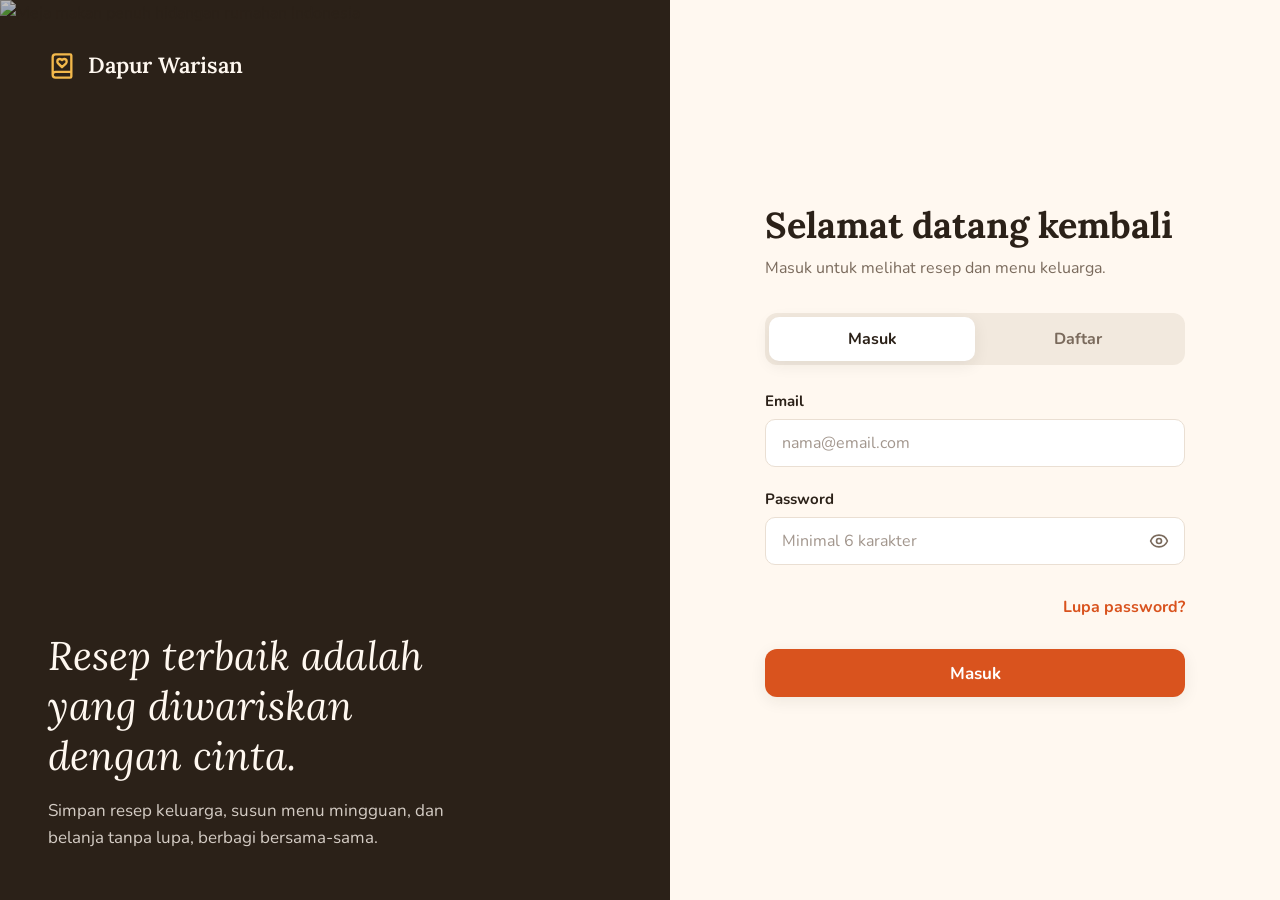
==== commit 62045b16: "Add files via upload" ====
--- a/index.html
+++ b/index.html
@@ -3,25 +3,25 @@
   <head>
     <meta charset="UTF-8" />
     <meta name="viewport" content="width=device-width, initial-scale=1.0" />
-    <title>Dapur Warisan</title>
+    <title>Masuk — Dapur Warisan</title>
     <link rel="preconnect" href="https://fonts.googleapis.com" />
     <link rel="preconnect" href="https://fonts.gstatic.com" crossorigin />
     <link rel="stylesheet" href="https://fonts.googleapis.com/css2?family=Lora:ital,wght@0,500;0,600;0,700;1,500&family=Nunito:wght@400;500;600;700;800&display=swap" />
     <link rel="stylesheet" href="style.css" />
+    <script>
+      if (localStorage.getItem('dapur-warisan-dark') === '1') document.documentElement.classList.add('dark');
+      if (localStorage.getItem('dapur-warisan-user')) location.replace('beranda.html');
+    </script>
   </head>
-  <body>
-
-    <!-- =========================================================
-         HALAMAN MASUK / DAFTAR
-         ========================================================= -->
+  <body data-page="auth">
     <div id="auth" class="auth">
       <aside class="auth-hero">
         <img src="https://images.unsplash.com/photo-1539755530862-00f623c00f52?w=1400&h=1050&fit=crop&auto=format" alt="Meja makan penuh hidangan rumahan Indonesia" />
         <div class="auth-hero-text">
           <div class="brand-text"><i data-lucide="book-heart" class="accent"></i> Dapur Warisan</div>
           <div>
-            <p class="quote">“Resep terbaik adalah yang diwariskan dengan cinta.”</p>
-            <p>Simpan resep keluarga, susun menu mingguan, dan belanja tanpa lupa — bersama-sama.</p>
+            <p class="quote">Resep terbaik adalah yang diwariskan dengan cinta.</p>
+            <p>Simpan resep keluarga, susun menu mingguan, dan belanja tanpa lupa, berbagi bersama-sama.</p>
           </div>
         </div>
       </aside>
@@ -68,1683 +68,9 @@
       </main>
     </div>
 
-    <!-- =========================================================
-         APLIKASI (tampil setelah masuk)
-         ========================================================= -->
-    <div id="app" class="layout" hidden>
-
-      <!-- Menu samping (desktop) -->
-      <aside class="sidebar">
-        <button type="button" class="brand" data-go="beranda">
-          <span class="brand-mark"><i data-lucide="book-heart"></i></span>Dapur Warisan
-        </button>
-        <nav class="side-nav">
-          <button type="button" class="nav-link" data-go="beranda"><i data-lucide="house"></i>Beranda</button>
-          <button type="button" class="nav-link" data-go="resep"><i data-lucide="book-open"></i>Koleksi Resep</button>
-          <button type="button" class="nav-link" data-go="menu"><i data-lucide="calendar-days"></i>Menu Mingguan</button>
-          <button type="button" class="nav-link" data-go="belanja"><i data-lucide="shopping-basket"></i>Daftar Belanja</button>
-          <button type="button" class="nav-link" data-go="keluarga"><i data-lucide="users"></i>Keluarga</button>
-          <button type="button" class="nav-link" data-go="profil"><i data-lucide="user-round"></i>Profil</button>
-        </nav>
-        <div class="family-box">
-          <p class="family-name">Keluarga</p>
-          <div class="avatar-group"></div>
-        </div>
-      </aside>
-
-      <!-- Bilah atas -->
-      <header class="topbar">
-        <div class="topbar-inner">
-          <span class="brand-small"><i data-lucide="book-heart"></i>Dapur Warisan</span>
-          <button type="button" class="search-pill" data-go="resep"><i data-lucide="search"></i><span>Cari resep keluarga…</span></button>
-          <button type="button" class="profile-button" data-go="profil" aria-label="Profil"><span class="avatar" id="top-avatar"></span></button>
-        </div>
-      </header>
-
-      <main class="content">
-
-        <!-- ---------- BERANDA ---------- -->
-        <section class="page" data-page="beranda">
-          <header class="home-header">
-            <div>
-              <p class="eyebrow" id="home-date"></p>
-              <h1 class="title"><span id="home-greeting"></span><br /><em class="primary">Hari ini masak apa?</em></h1>
-            </div>
-            <div class="quick-actions">
-              <button type="button" class="quick" data-go="form"><span class="quick-icon"><i data-lucide="plus"></i></span>Tambah Resep</button>
-              <button type="button" class="quick" data-go="menu"><span class="quick-icon"><i data-lucide="calendar-days"></i></span>Susun Menu</button>
-              <button type="button" class="quick" data-go="belanja"><span class="quick-icon"><i data-lucide="shopping-basket"></i></span>Daftar Belanja</button>
-            </div>
-          </header>
-
-          <section class="card padded">
-            <div class="section-head">
-              <h2 class="heading">Menu Hari Ini</h2>
-              <button type="button" class="btn btn-ghost" data-go="menu">Ubah menu <i data-lucide="arrow-right"></i></button>
-            </div>
-            <div class="today-grid" id="home-today"></div>
-          </section>
-
-          <section>
-            <div class="section-head">
-              <h2 class="heading-lg">Resep Terbaru</h2>
-              <button type="button" class="btn btn-ghost" data-go="resep">Lihat semua <i data-lucide="arrow-right"></i></button>
-            </div>
-            <div class="scroller" id="home-recent"></div>
-          </section>
-
-          <section class="heirloom" id="home-heirloom" hidden>
-            <div class="heirloom-photo"><img alt="" /></div>
-            <div class="heirloom-text">
-              <span class="pill-accent">Resep Warisan</span>
-              <h2 class="heading-lg"></h2>
-              <p class="heirloom-story"></p>
-              <p class="heirloom-origin"></p>
-              <button type="button" class="btn btn-primary">Buka resep <i data-lucide="arrow-right"></i></button>
-            </div>
-          </section>
-
-          <section id="home-favorites-section">
-            <div class="section-head"><h2 class="heading-lg">Resep Favorit Keluarga</h2></div>
-            <div class="card-grid" id="home-favorites"></div>
-          </section>
-        </section>
-
-        <!-- ---------- KOLEKSI RESEP ---------- -->
-        <section class="page" data-page="resep">
-          <h1 class="title">Koleksi Resep</h1>
-          <p class="muted" id="collection-count"></p>
-
-          <div class="toolbar">
-            <div class="search-box">
-              <i data-lucide="search"></i>
-              <input id="collection-search" placeholder="Cari resep atau bahan, mis. santan…" />
-            </div>
-            <button type="button" class="btn btn-secondary" id="filter-toggle"><i data-lucide="sliders-horizontal"></i><span class="hide-mobile">Filter</span></button>
-            <select id="collection-sort" class="hide-mobile sort-select" aria-label="Urutkan">
-              <option>Terbaru</option>
-              <option>Favorit</option>
-              <option>Waktu masak</option>
-            </select>
-          </div>
-
-          <div class="panel filters" id="filters" hidden>
-            <label class="field">
-              <span id="max-time-label">Waktu masak maks: 5 jam</span>
-              <input type="range" id="max-time" min="15" max="300" step="15" value="300" />
-            </label>
-            <label class="field">
-              <span>Asal resep</span>
-              <select id="origin-filter"><option>Semua</option></select>
-            </label>
-          </div>
-
-          <div class="chips" id="category-chips"></div>
-          <div class="card-grid wide" id="collection-list"></div>
-
-          <div class="empty" id="collection-empty" hidden>
-            <span class="empty-icon"><i data-lucide="book-open"></i></span>
-            <h3 class="heading">Belum ada resep di sini</h3>
-            <p class="muted">Belum ada resep. Yuk tambah resep pertama keluarga!</p>
-            <button type="button" class="btn btn-primary" data-go="form"><i data-lucide="plus"></i>Tambah Resep</button>
-          </div>
-
-          <button type="button" class="btn btn-primary fab" data-go="form"><i data-lucide="plus"></i>Tambah Resep</button>
-        </section>
-
-        <!-- ---------- DETAIL RESEP ---------- -->
-        <section class="page narrow-5xl" data-page="detail">
-          <button type="button" class="btn btn-ghost back no-print" data-go="resep"><i data-lucide="arrow-left"></i>Koleksi Resep</button>
-
-          <div class="detail-photo">
-            <img id="detail-img" alt="" />
-            <button type="button" class="fav-btn no-print" id="detail-fav" aria-label="Favorit"><i data-lucide="heart"></i></button>
-          </div>
-
-          <div class="detail-grid">
-            <div>
-              <span class="tag" id="detail-cat"></span>
-              <h1 class="title-xl" id="detail-title"></h1>
-              <p class="lead" id="detail-desc"></p>
-
-              <dl class="stats">
-                <div><i data-lucide="clock"></i><dt>Waktu masak</dt><dd id="detail-time"></dd></div>
-                <div><i data-lucide="users"></i><dt>Porsi</dt><dd id="detail-servings"></dd></div>
-                <div><i data-lucide="gauge"></i><dt>Kesulitan</dt><dd id="detail-difficulty"></dd></div>
-              </dl>
-
-              <figure class="story" id="detail-story-box">
-                <figcaption><i data-lucide="chef-hat"></i>Resep dari: <span id="detail-origin"></span></figcaption>
-                <blockquote id="detail-story"></blockquote>
-              </figure>
-
-              <h2 class="heading-lg spaced">Cara Memasak</h2>
-              <ol class="steps" id="detail-steps"></ol>
-            </div>
-
-            <aside class="detail-side">
-              <div class="card padded-sm">
-                <div class="section-head tight">
-                  <h2 class="heading">Bahan-bahan</h2>
-                  <div class="servings" aria-label="Atur porsi">
-                    <button type="button" id="servings-minus" aria-label="Kurangi porsi"><i data-lucide="minus"></i></button>
-                    <span id="servings-value"></span>
-                    <button type="button" id="servings-plus" aria-label="Tambah porsi"><i data-lucide="plus"></i></button>
-                  </div>
-                </div>
-                <ul class="check-list" id="detail-ingredients"></ul>
-              </div>
-
-              <div class="action-grid no-print">
-                <button type="button" class="btn btn-primary span-2" id="detail-add-menu"><i data-lucide="calendar-plus"></i>Tambah ke Menu</button>
-                <button type="button" class="btn btn-secondary" id="detail-timer"><i data-lucide="timer"></i>Timer</button>
-                <button type="button" class="btn btn-secondary" onclick="window.print()"><i data-lucide="printer"></i>Cetak</button>
-                <button type="button" class="btn btn-secondary" id="detail-edit"><i data-lucide="pencil"></i>Edit</button>
-                <button type="button" class="btn btn-ghost danger" id="detail-delete"><i data-lucide="trash-2"></i>Hapus</button>
-              </div>
-            </aside>
-          </div>
-        </section>
-
-        <!-- ---------- FORM TAMBAH / EDIT RESEP ---------- -->
-        <section class="page narrow-3xl with-savebar" data-page="form">
-          <button type="button" class="btn btn-ghost back" id="form-back"><i data-lucide="arrow-left"></i>Kembali</button>
-          <h1 class="title" id="form-title">Tambah Resep Baru</h1>
-          <p class="muted">Tulis resep seperti sedang menceritakannya ke cucu.</p>
-
-          <form id="recipe-form" class="stack-lg" novalidate>
-            <div class="dropzone" id="dropzone">
-              <img id="dropzone-img" alt="Foto resep" hidden />
-              <div class="dropzone-text" id="dropzone-text">
-                <i data-lucide="image-plus"></i>
-                <p><strong>Seret foto ke sini atau klik untuk memilih</strong></p>
-                <p class="small muted">JPG atau PNG, rasio 4:3 paling bagus</p>
-              </div>
-              <input type="file" id="photo-input" accept="image/*" hidden />
-            </div>
-
-            <section class="panel form-card">
-              <h2 class="heading">Informasi Dasar</h2>
-              <label class="field">
-                <span>Judul resep</span>
-                <input name="title" placeholder="mis. Sayur Lodeh Mbah Uti" />
-                <small class="error" data-error="title"></small>
-              </label>
-              <label class="field">
-                <span>Deskripsi singkat</span>
-                <textarea name="desc" rows="2" placeholder="Gurih, berkuah santan, cocok untuk makan siang."></textarea>
-              </label>
-              <div class="two-cols">
-                <label class="field"><span>Kategori</span><select name="cat" id="form-category"></select></label>
-                <label class="field">
-                  <span>Tingkat kesulitan</span>
-                  <select name="difficulty"><option>Mudah</option><option>Sedang</option><option>Sulit</option></select>
-                </label>
-                <div class="field">
-                  <span>Waktu masak (menit)</span>
-                  <div class="stepper" data-step="5"><button type="button" data-dir="-1" aria-label="Kurangi"><i data-lucide="minus"></i></button><output name="time">30</output><button type="button" data-dir="1" aria-label="Tambah"><i data-lucide="plus"></i></button></div>
-                </div>
-                <div class="field">
-                  <span>Porsi</span>
-                  <div class="stepper" data-step="1"><button type="button" data-dir="-1" aria-label="Kurangi"><i data-lucide="minus"></i></button><output name="servings">4</output><button type="button" data-dir="1" aria-label="Tambah"><i data-lucide="plus"></i></button></div>
-                </div>
-              </div>
-            </section>
-
-            <section class="panel form-card">
-              <h2 class="heading">Asal &amp; Kenangan</h2>
-              <label class="field">
-                <span>Asal resep</span>
-                <input name="origin" placeholder="mis. Nenek Ratna" />
-                <small class="hint">Siapa yang pertama kali memasak resep ini?</small>
-              </label>
-              <label class="field">
-                <span>Cerita / kenangan</span>
-                <textarea name="story" rows="3" placeholder="Ceritakan kapan resep ini biasa dimasak…"></textarea>
-              </label>
-            </section>
-
-            <section class="panel form-card" id="ingredients-card">
-              <h2 class="heading">Bahan-bahan</h2>
-              <p class="error" data-error="ingredients"></p>
-              <div id="ingredient-rows" class="stack-sm"></div>
-              <button type="button" class="btn btn-secondary dashed" id="add-ingredient"><i data-lucide="plus"></i>Tambah bahan</button>
-            </section>
-
-            <section class="panel form-card" id="steps-card">
-              <h2 class="heading">Langkah Memasak</h2>
-              <p class="error" data-error="steps"></p>
-              <div id="step-rows" class="stack-sm"></div>
-              <button type="button" class="btn btn-secondary dashed" id="add-step"><i data-lucide="plus"></i>Tambah langkah</button>
-            </section>
-          </form>
-
-          <div class="savebar">
-            <div class="savebar-inner">
-              <button type="button" class="btn btn-secondary" id="form-cancel">Batal</button>
-              <button type="submit" form="recipe-form" class="btn btn-primary"><i data-lucide="check"></i>Simpan Resep</button>
-            </div>
-          </div>
-        </section>
-
-        <!-- ---------- MENU MINGGUAN ---------- -->
-        <section class="page" data-page="menu">
-          <div class="page-head">
-            <div>
-              <h1 class="title">Perencana Menu</h1>
-              <p class="muted" id="plan-count"></p>
-            </div>
-            <div class="week-nav">
-              <button type="button" class="btn btn-icon" id="week-prev" aria-label="Minggu sebelumnya"><i data-lucide="chevron-left"></i></button>
-              <span id="week-label"></span>
-              <button type="button" class="btn btn-icon" id="week-next" aria-label="Minggu berikutnya"><i data-lucide="chevron-right"></i></button>
-            </div>
-          </div>
-          <div class="progress"><div id="plan-progress"></div></div>
-
-          <div class="week-grid" id="week-grid"></div>
-
-          <div class="mobile-planner">
-            <div class="day-tabs" id="day-tabs"></div>
-            <div class="stack" id="day-slots"></div>
-          </div>
-
-          <div class="sticky-action">
-            <button type="button" class="btn btn-primary btn-lg raised" id="make-shopping-list"><i data-lucide="shopping-basket"></i>Buat Daftar Belanja</button>
-          </div>
-        </section>
-
-        <!-- ---------- DAFTAR BELANJA ---------- -->
-        <section class="page" data-page="belanja">
-          <div class="shop-layout">
-            <div>
-              <h1 class="title">Daftar Belanja</h1>
-              <p class="muted">Dibuat otomatis dari menu minggu ini · bahan yang sama sudah digabung</p>
-
-              <form id="shop-add" class="inline-form">
-                <input name="extra" placeholder="Tambah barang lain, mis. minyak goreng" />
-                <button type="submit" class="btn btn-primary"><i data-lucide="plus"></i><span class="hide-mobile">Tambah</span></button>
-              </form>
-
-              <div id="shop-groups" class="stack-lg"></div>
-
-              <div class="empty" id="shop-empty" hidden>
-                <i data-lucide="shopping-basket" class="big-icon"></i>
-                <p class="heading">Daftar belanja masih kosong</p>
-                <p class="muted">Isi menu mingguan dulu, nanti bahan-bahannya muncul di sini.</p>
-                <button type="button" class="btn btn-primary" data-go="menu">Susun Menu</button>
-              </div>
-            </div>
-
-            <aside class="side-sticky">
-              <div class="shop-summary">
-                <p class="summary-label">Progres belanja</p>
-                <p class="summary-big"><span id="shop-done">0</span><small>/<span id="shop-total">0</span></small></p>
-                <div class="progress light"><div id="shop-progress"></div></div>
-                <div class="summary-cost">
-                  <p>Perkiraan biaya</p>
-                  <p class="summary-price" id="shop-cost">Rp 0</p>
-                </div>
-              </div>
-              <div class="three-buttons">
-                <button type="button" class="btn btn-secondary stacked" onclick="window.print()"><i data-lucide="printer"></i>Cetak</button>
-                <button type="button" class="btn btn-secondary stacked" id="shop-share"><i data-lucide="share-2"></i>Bagikan</button>
-                <button type="button" class="btn btn-secondary stacked" id="shop-reset"><i data-lucide="rotate-ccw"></i>Reset</button>
-              </div>
-            </aside>
-          </div>
-        </section>
-
-        <!-- ---------- KELUARGA ---------- -->
-        <section class="page" data-page="keluarga">
-          <div class="family-layout">
-            <div class="stack-lg">
-              <header class="family-hero">
-                <p class="hero-label">Grup keluarga</p>
-                <h1 class="title" id="family-name"></h1>
-                <div class="hero-row">
-                  <span class="family-code" id="family-code"></span>
-                  <button type="button" class="btn btn-secondary no-border" id="copy-code"><i data-lucide="copy"></i>Salin kode</button>
-                </div>
-              </header>
-
-              <section>
-                <div class="section-head">
-                  <h2 class="heading-lg" id="member-count">Anggota</h2>
-                  <button type="button" class="btn btn-primary" id="invite-open"><i data-lucide="user-plus"></i>Undang</button>
-                </div>
-                <ul class="list-card" id="member-list"></ul>
-              </section>
-            </div>
-
-            <section>
-              <h2 class="heading">Aktivitas Terbaru</h2>
-              <ol class="timeline" id="activity-list"></ol>
-              <p class="muted" id="activity-empty" hidden>Belum ada aktivitas.</p>
-            </section>
-          </div>
-        </section>
-
-        <!-- ---------- PROFIL ---------- -->
-        <section class="page narrow-2xl" data-page="profil">
-          <h1 class="title">Profil &amp; Pengaturan</h1>
-
-          <section class="panel profile-card">
-            <span class="avatar avatar-lg" id="profile-avatar"></span>
-            <div>
-              <p class="heading" id="profile-name"></p>
-              <p class="muted" id="profile-email"></p>
-            </div>
-          </section>
-
-          <form class="panel form-card" id="profile-form">
-            <h2 class="heading with-icon"><i data-lucide="user-round" class="primary"></i>Edit Profil</h2>
-            <div class="two-cols">
-              <label class="field"><span>Nama</span><input name="name" /></label>
-              <label class="field"><span>Email</span><input name="email" type="email" /></label>
-            </div>
-            <div><button type="submit" class="btn btn-primary">Simpan Perubahan</button></div>
-          </form>
-
-          <form class="panel form-card" id="password-form">
-            <h2 class="heading with-icon"><i data-lucide="key-round" class="primary"></i>Ganti Password</h2>
-            <div class="two-cols">
-              <label class="field"><span>Password lama</span><input name="old" type="password" /></label>
-              <label class="field"><span>Password baru</span><input name="new" type="password" /></label>
-            </div>
-            <div><button type="submit" class="btn btn-secondary">Ganti Password</button></div>
-          </form>
-
-          <section class="panel settings">
-            <label class="setting-row">
-              <i data-lucide="moon"></i><span>Mode gelap</span>
-              <button type="button" class="switch" id="dark-switch" role="switch" aria-checked="false"><span></span></button>
-            </label>
-            <button type="button" class="setting-row danger" id="logout"><i data-lucide="log-out"></i>Keluar</button>
-          </section>
-        </section>
-      </main>
-
-      <!-- Menu bawah (ponsel) -->
-      <nav class="bottom-nav">
-        <button type="button" data-go="beranda"><i data-lucide="house"></i>Beranda</button>
-        <button type="button" data-go="resep"><i data-lucide="book-open"></i>Resep</button>
-        <button type="button" data-go="menu"><i data-lucide="calendar-days"></i>Menu</button>
-        <button type="button" data-go="belanja"><i data-lucide="shopping-basket"></i>Belanja</button>
-        <button type="button" data-go="profil"><i data-lucide="user-round"></i>Profil</button>
-      </nav>
-    </div>
-
-    <!-- Notifikasi singkat -->
     <div id="toast" class="toast" role="status" hidden></div>
 
-    <!-- =========================================================
-         JENDELA DIALOG
-         ========================================================= -->
-    <dialog class="modal" id="modal-add-menu">
-      <div class="modal-box">
-        <div class="modal-head"><h2 class="heading">Tambah ke Menu</h2><button type="button" class="btn btn-icon" data-close aria-label="Tutup"><i data-lucide="x"></i></button></div>
-        <div class="modal-body">
-          <p class="label">Hari</p>
-          <div class="chip-wrap" id="add-menu-days"></div>
-          <p class="label">Waktu makan</p>
-          <div class="chip-wrap" id="add-menu-slots"></div>
-          <button type="button" class="btn btn-primary btn-block" id="add-menu-save">Simpan ke Menu</button>
-        </div>
-      </div>
-    </dialog>
-
-    <dialog class="modal" id="modal-timer">
-      <div class="modal-box">
-        <div class="modal-head"><h2 class="heading">Timer Memasak</h2><button type="button" class="btn btn-icon" data-close aria-label="Tutup"><i data-lucide="x"></i></button></div>
-        <div class="modal-body">
-          <p class="timer-display" id="timer-display">00:00</p>
-          <div class="center-row">
-            <button type="button" class="btn btn-secondary" id="timer-minus">−5 mnt</button>
-            <button type="button" class="btn btn-primary timer-run" id="timer-run">Mulai</button>
-            <button type="button" class="btn btn-secondary" id="timer-plus">+5 mnt</button>
-          </div>
-        </div>
-      </div>
-    </dialog>
-
-    <dialog class="modal" id="modal-delete">
-      <div class="modal-box">
-        <div class="modal-head"><h2 class="heading">Hapus resep?</h2><button type="button" class="btn btn-icon" data-close aria-label="Tutup"><i data-lucide="x"></i></button></div>
-        <div class="modal-body">
-          <p class="muted"><span id="delete-name"></span> akan dihapus dari buku resep keluarga. Tindakan ini tidak bisa dibatalkan.</p>
-          <div class="end-row">
-            <button type="button" class="btn btn-secondary" data-close>Batal</button>
-            <button type="button" class="btn btn-primary btn-danger" id="delete-confirm">Ya, hapus</button>
-          </div>
-        </div>
-      </div>
-    </dialog>
-
-    <dialog class="modal" id="modal-pick">
-      <div class="modal-box">
-        <div class="modal-head"><h2 class="heading" id="pick-title">Pilih resep</h2><button type="button" class="btn btn-icon" data-close aria-label="Tutup"><i data-lucide="x"></i></button></div>
-        <div class="modal-body">
-          <div class="search-box"><i data-lucide="search"></i><input id="pick-search" placeholder="Cari resep…" /></div>
-          <ul class="pick-list" id="pick-list"></ul>
-        </div>
-      </div>
-    </dialog>
-
-    <dialog class="modal" id="modal-invite">
-      <div class="modal-box">
-        <div class="modal-head"><h2 class="heading">Undang Anggota</h2><button type="button" class="btn btn-icon" data-close aria-label="Tutup"><i data-lucide="x"></i></button></div>
-        <form class="modal-body" id="invite-form">
-          <label class="field"><span>Nama anggota</span><input name="name" placeholder="mis. Budi Santoso" /></label>
-          <label class="field"><span>Email atau nomor WhatsApp</span><input name="contact" placeholder="mis. 0812 3456 7890" /></label>
-          <p class="small muted">Atau bagikan kode <strong class="ink" id="invite-code"></strong> agar mereka bisa bergabung saat mendaftar.</p>
-          <button type="submit" class="btn btn-primary btn-block">Kirim Undangan</button>
-        </form>
-      </div>
-    </dialog>
-
-    <!-- =========================================================
-         CETAKAN (template) — potongan HTML yang diulang oleh skrip
-         ========================================================= -->
-    <template id="tpl-recipe-card">
-      <article class="recipe-card">
-        <div class="recipe-photo">
-          <img loading="lazy" alt="" />
-          <button type="button" class="fav-btn" aria-label="Favorit"><i data-lucide="heart"></i></button>
-          <span class="heirloom-badge" hidden>Resep Warisan</span>
-        </div>
-        <div class="recipe-body">
-          <span class="tag"></span>
-          <h3 class="recipe-title"></h3>
-          <div class="recipe-meta">
-            <span><i data-lucide="clock"></i><span class="time"></span></span>
-            <span><i data-lucide="users"></i><span class="serves"></span> porsi</span>
-          </div>
-        </div>
-      </article>
-    </template>
-
-    <template id="tpl-skeleton">
-      <div class="recipe-card skeleton"><div class="recipe-photo"></div><div class="recipe-body"><div class="bar short"></div><div class="bar"></div></div></div>
-    </template>
-
-    <template id="tpl-today">
-      <button type="button" class="today-item">
-        <img alt="" />
-        <span class="today-empty"><i data-lucide="plus"></i></span>
-        <span>
-          <span class="slot-label"><i></i><span class="slot-name"></span></span>
-          <span class="today-title"></span>
-        </span>
-      </button>
-    </template>
-
-    <template id="tpl-check-item">
-      <li>
-        <button type="button" class="check-item">
-          <span class="checkbox"><i data-lucide="check"></i></span>
-          <span class="check-text"><span class="check-name"></span><span class="check-sub"></span></span>
-          <span class="check-qty"><strong class="qty"></strong> <span class="unit"></span></span>
-        </button>
-      </li>
-    </template>
-
-    <template id="tpl-ingredient-row">
-      <div class="ingredient-row">
-        <input class="ing-name" aria-label="Nama bahan" placeholder="Nama bahan" />
-        <input class="ing-qty" aria-label="Jumlah" type="number" min="0" step="any" value="1" />
-        <select class="ing-unit" aria-label="Satuan"></select>
-        <select class="ing-cat" aria-label="Jenis bahan"><option>Bumbu</option><option>Sayur</option><option>Daging</option><option>Lainnya</option></select>
-        <button type="button" class="btn btn-icon remove" aria-label="Hapus bahan"><i data-lucide="trash-2"></i></button>
-      </div>
-    </template>
-
-    <template id="tpl-step-row">
-      <div class="step-row" draggable="true">
-        <span class="grip" aria-label="Seret untuk mengurutkan"><i data-lucide="grip-vertical"></i></span>
-        <span class="step-num"></span>
-        <textarea rows="2" placeholder="Tulis langkahnya…"></textarea>
-        <button type="button" class="btn btn-icon remove" aria-label="Hapus langkah"><i data-lucide="trash-2"></i></button>
-      </div>
-    </template>
-
-    <template id="tpl-slot">
-      <div class="slot">
-        <button type="button" class="slot-empty"><i data-lucide="plus"></i>Pilih resep</button>
-        <div class="slot-filled">
-          <button type="button" class="slot-pick"><img alt="" /><span class="slot-title"></span></button>
-          <button type="button" class="slot-clear" aria-label="Kosongkan"><i data-lucide="x"></i></button>
-        </div>
-      </div>
-    </template>
-
-    <template id="tpl-member">
-      <li class="member">
-        <span class="avatar"></span>
-        <div class="member-text"><p class="member-name"></p><p class="small muted member-sub"></p></div>
-        <span class="role"></span>
-      </li>
-    </template>
-
-    <template id="tpl-pick-item">
-      <li><button type="button" class="pick-item"><img alt="" /><span><strong class="pick-name"></strong><small class="muted pick-sub"></small></span></button></li>
-    </template>
-
-    <script src="/js/vendor/lucide.min.js"></script>
-
-    <script>
-      /* =========================================================
-         1. DATA CONTOH
-         Hanya dipakai saat aplikasi pertama kali dibuka dan belum ada
-         data tersimpan. Boleh dihapus seluruh blok ini (sampai garis
-         "AKHIR DATA CONTOH") — aplikasi tetap berjalan dengan data kosong.
-         ========================================================= */
-      var SAMPLE_DATA = {
-        family: { name: 'Keluarga Santoso', code: 'SNTS-2024' },
-        members: [
-          { name: 'Nenek Ratna', email: 'ratna@keluarga.id', role: 'Anggota' },
-        ],
-        recipes: [
-          {
-            id: 'rendang', title: 'Rendang Daging Padang', cat: 'Hari Raya', time: 240, servings: 6, difficulty: 'Sulit',
-            origin: 'Nenek Ratna', fav: true,
-            img: 'https://images.unsplash.com/photo-1677921755291-c39158477b8e?w=800&h=600&fit=crop&auto=format',
-            desc: 'Rendang kering yang dimasak perlahan sampai bumbunya meresap dan berwarna cokelat gelap.',
-            story: 'Nenek selalu memasak rendang ini dua hari sebelum Lebaran. Kuncinya sabar — jangan berhenti mengaduk.',
-            ingredients: [
-              { name: 'Daging sapi', qty: 1000, unit: 'gram', cat: 'Daging' },
-              { name: 'Santan kental', qty: 1000, unit: 'ml', cat: 'Lainnya' },
-              { name: 'Bawang merah', qty: 12, unit: 'siung', cat: 'Bumbu' },
-              { name: 'Cabai merah', qty: 15, unit: 'buah', cat: 'Sayur' },
-            ],
-            steps: [
-              'Haluskan bawang merah, bawang putih, cabai, jahe, dan lengkuas.',
-              'Masukkan santan dan bumbu halus ke dalam wajan besar, aduk di atas api sedang.',
-              'Tambahkan daging, lalu masak sambil terus diaduk hingga santan mengental dan rendang kering.',
-            ],
-          },
-          {
-            id: 'nasgor', title: 'Nasi Goreng Kampung', cat: 'Sarapan', time: 20, servings: 2, difficulty: 'Mudah',
-            origin: 'Ayah Budi', fav: false,
-            img: 'https://images.unsplash.com/photo-1680674774705-90b4904b3a7f?w=800&h=600&fit=crop&auto=format',
-            desc: 'Nasi goreng terasi dengan telur ceplok dan kerupuk.',
-            story: 'Menu andalan Ayah setiap Sabtu pagi — pakai nasi sisa semalam supaya tidak lembek.',
-            ingredients: [
-              { name: 'Nasi putih', qty: 2, unit: 'piring', cat: 'Lainnya' },
-              { name: 'Bawang merah', qty: 4, unit: 'siung', cat: 'Bumbu' },
-              { name: 'Telur', qty: 2, unit: 'butir', cat: 'Lainnya' },
-            ],
-            steps: ['Ulek bawang, cabai, dan terasi.', 'Tumis bumbu, masukkan nasi dan kecap manis.', 'Sajikan dengan telur ceplok dan kerupuk.'],
-          },
-        ],
-        plan: { 'Senin-Sarapan': 'nasgor', 'Rabu-Makan Malam': 'rendang' },
-        activity: [],
-      }
-      /* ---------------- AKHIR DATA CONTOH ---------------- */
-
-
-      /* =========================================================
-         2. PENGATURAN TETAP
-         ========================================================= */
-      var DAYS = ['Senin', 'Selasa', 'Rabu', 'Kamis', 'Jumat', 'Sabtu', 'Minggu']
-      var SLOTS = ['Sarapan', 'Makan Siang', 'Makan Malam']
-      var SLOT_ICONS = ['coffee', 'sun', 'moon']
-      var CATEGORIES = ['Semua', 'Sarapan', 'Makan Siang', 'Makan Malam', 'Camilan', 'Minuman', 'Hari Raya']
-      var UNITS = ['gram', 'kg', 'ml', 'liter', 'buah', 'siung', 'sdm', 'sdt', 'butir', 'batang', 'lembar', 'ikat', 'ekor', 'piring', 'cm', 'potong']
-      var SHOP_GROUPS = ['Sayur', 'Daging', 'Bumbu', 'Lainnya', 'Tambahan']
-      var PRICE_PER_ITEM = { Daging: 45000, Sayur: 8000, Bumbu: 3000, Lainnya: 12000, Tambahan: 5000 }
-      var AVATAR_COLORS = ['#D9531E', '#6B8E4E', '#B8430F', '#A07A1F', '#5A6F8E']
-
-
-      /* =========================================================
-         3. PENYIMPANAN DATA
-         Semua baca/tulis data lewat objek "store" ini. Saat ini datanya
-         disimpan di browser (localStorage). Untuk memakai database,
-         cukup ganti isi fungsi-fungsi di bawah dengan panggilan fetch()
-         ke server — lihat DATABASE.md.
-         ========================================================= */
-      var STORAGE_KEY = 'dapur-warisan-data'
-
-      var store = {
-        data: null,
-
-        load: async function () {
-          var saved = localStorage.getItem(STORAGE_KEY)
-          if (saved) {
-            store.data = JSON.parse(saved)
-          } else if (typeof SAMPLE_DATA !== 'undefined') {
-            store.data = JSON.parse(JSON.stringify(SAMPLE_DATA))
-          } else {
-            store.data = { family: { name: 'Keluarga Saya', code: makeCode() }, members: [], recipes: [], plan: {}, activity: [] }
-          }
-          return store.data
-        },
-
-        persist: function () {
-          localStorage.setItem(STORAGE_KEY, JSON.stringify(store.data))
-        },
-
-        saveRecipe: async function (recipe) {
-          var list = store.data.recipes
-          var index = list.findIndex(function (r) { return r.id === recipe.id })
-          if (index >= 0) list[index] = recipe
-          else list.push(recipe)
-          store.persist()
-          return recipe
-        },
-
-        deleteRecipe: async function (id) {
-          store.data.recipes = store.data.recipes.filter(function (r) { return r.id !== id })
-          Object.keys(store.data.plan).forEach(function (key) {
-            if (store.data.plan[key] === id) delete store.data.plan[key]
-          })
-          store.persist()
-        },
-
-        setPlanSlot: async function (key, recipeId) {
-          if (recipeId) store.data.plan[key] = recipeId
-          else delete store.data.plan[key]
-          store.persist()
-        },
-
-        saveMember: async function (member) {
-          var list = store.data.members
-          var index = list.findIndex(function (m) { return m.email === member.email })
-          if (index >= 0) list[index] = member
-          else list.push(member)
-          store.persist()
-        },
-
-        addActivity: async function (who, what, object) {
-          store.data.activity.unshift({ who: who, what: what, obj: object, at: new Date().toISOString() })
-          store.data.activity = store.data.activity.slice(0, 20)
-          store.persist()
-        },
-      }
-
-      function makeCode() {
-        return 'KLG-' + Math.floor(1000 + Math.random() * 9000)
-      }
-
-
-      /* =========================================================
-         4. ALAT BANTU
-         ========================================================= */
-      function $(selector, root) { return (root || document).querySelector(selector) }
-      function $all(selector, root) { return Array.from((root || document).querySelectorAll(selector)) }
-      function fromTemplate(id) { return document.getElementById(id).content.firstElementChild.cloneNode(true) }
-      function refreshIcons() { if (window.lucide) lucide.createIcons() }
-
-      function formatTime(minutes) {
-        if (minutes < 60) return minutes + ' mnt'
-        var rest = minutes % 60
-        return Math.floor(minutes / 60) + ' jam' + (rest ? ' ' + rest + ' mnt' : '')
-      }
-      function formatQty(n) {
-        if (Number.isInteger(n)) return String(n)
-        return n.toFixed(n < 10 ? 1 : 0).replace('.', ',')
-      }
-      function initials(name) {
-        return name.split(' ').filter(Boolean).slice(0, 2).map(function (w) { return w[0].toUpperCase() }).join('') || '?'
-      }
-      function colorFor(name) {
-        var sum = 0
-        for (var i = 0; i < name.length; i++) sum += name.charCodeAt(i)
-        return AVATAR_COLORS[sum % AVATAR_COLORS.length]
-      }
-      function paintAvatar(el, name) {
-        el.textContent = initials(name)
-        el.style.background = colorFor(name)
-      }
-      function timeAgo(iso) {
-        var minutes = Math.round((Date.now() - new Date(iso)) / 60000)
-        if (minutes < 1) return 'Baru saja'
-        if (minutes < 60) return minutes + ' menit lalu'
-        var hours = Math.round(minutes / 60)
-        if (hours < 24) return hours + ' jam lalu'
-        var days = Math.round(hours / 24)
-        return days === 1 ? 'Kemarin' : days + ' hari lalu'
-      }
-      function todayName() { return DAYS[(new Date().getDay() + 6) % 7] }
-      function findRecipe(id) { return store.data.recipes.find(function (r) { return r.id === id }) }
-
-      var toastTimer = null
-      function toast(message, isError) {
-        var el = $('#toast')
-        el.innerHTML = '<i data-lucide="' + (isError ? 'circle-x' : 'circle-check') + '"></i>'
-        el.append(message)
-        el.classList.toggle('is-error', !!isError)
-        el.hidden = false
-        el.classList.remove('rise'); void el.offsetWidth; el.classList.add('rise')
-        refreshIcons()
-        clearTimeout(toastTimer)
-        toastTimer = setTimeout(function () { el.hidden = true }, 2800)
-      }
-
-      function showErrors(form, errors) {
-        $all('[data-error]', form).forEach(function (el) {
-          el.textContent = errors[el.dataset.error] || ''
-        })
-      }
-
-      /* Dialog: tutup lewat tombol [data-close] atau klik di luar kotak */
-      $all('dialog.modal').forEach(function (dialog) {
-        dialog.addEventListener('click', function (e) {
-          if (e.target === dialog || e.target.closest('[data-close]')) dialog.close()
-        })
-      })
-
-
-      /* =========================================================
-         5. MASUK & NAVIGASI
-         ========================================================= */
-      var currentUser = null
-      var currentPage = 'beranda'
-      var authMode = 'masuk'
-
-      $all('[data-tab]').forEach(function (tab) {
-        tab.addEventListener('click', function () { setAuthMode(tab.dataset.tab) })
-      })
-
-      function setAuthMode(mode) {
-        authMode = mode
-        var isLogin = mode === 'masuk'
-        $all('[data-tab]').forEach(function (t) { t.classList.toggle('is-active', t.dataset.tab === mode) })
-        $all('.only-register').forEach(function (el) { el.hidden = isLogin })
-        $all('.only-login').forEach(function (el) { el.hidden = !isLogin })
-        $('#auth-title').textContent = isLogin ? 'Selamat datang kembali' : 'Buat akun keluarga'
-        $('#auth-subtitle').textContent = isLogin ? 'Masuk untuk melihat resep dan menu keluarga.' : 'Gabung dengan keluarga lewat kode, atau buat grup baru.'
-        $('#auth-submit').textContent = isLogin ? 'Masuk' : 'Daftar'
-        showErrors($('#auth-form'), {})
-      }
-
-      $('#toggle-password').addEventListener('click', function () {
-        var input = $('#auth-form [name=password]')
-        var show = input.type === 'password'
-        input.type = show ? 'text' : 'password'
-        this.innerHTML = '<i data-lucide="' + (show ? 'eye-off' : 'eye') + '"></i>'
-        refreshIcons()
-      })
-
-      $('#auth-form').addEventListener('submit', async function (e) {
-        e.preventDefault()
-        var form = e.target
-        var name = form.nama.value.trim()
-        var email = form.email.value.trim()
-        var errors = {}
-        if (authMode === 'daftar' && !name) errors.nama = 'Nama wajib diisi'
-        if (!/\S+@\S+\.\S+/.test(email)) errors.email = 'Format email belum benar'
-        if (form.password.value.length < 6) errors.password = 'Password minimal 6 karakter'
-        showErrors(form, errors)
-        if (Object.keys(errors).length) return
-
-        var member = store.data.members.find(function (m) { return m.email === email })
-        if (!member) {
-          member = { name: name || email.split('@')[0], email: email, role: store.data.members.some(function (m) { return m.role === 'Admin' }) ? 'Anggota' : 'Admin' }
-          await store.saveMember(member)
-          await store.addActivity(member.name, 'bergabung ke', store.data.family.name)
-        } else if (name) {
-          member.name = name
-          await store.saveMember(member)
-        }
-        currentUser = member
-        form.reset()
-        $('#auth').hidden = true
-        $('#app').hidden = false
-        go('beranda')
-      })
-
-      $('#logout').addEventListener('click', function () {
-        currentUser = null
-        $('#app').hidden = true
-        $('#auth').hidden = false
-        setAuthMode('masuk')
-      })
-
-      /* Semua tombol dengan data-go="halaman" berpindah halaman */
-      document.addEventListener('click', function (e) {
-        var link = e.target.closest('[data-go]')
-        if (link) go(link.dataset.go)
-      })
-
-      var pageRenderers = {}
-
-      function go(page, recipeId) {
-        currentPage = page
-        $all('.page').forEach(function (p) {
-          var active = p.dataset.page === page
-          p.hidden = !active
-          p.classList.remove('rise')
-          if (active) { void p.offsetWidth; p.classList.add('rise') }
-        })
-        var navId = page === 'detail' || page === 'form' ? 'resep' : page
-        $all('.nav-link, .bottom-nav button').forEach(function (b) {
-          b.classList.toggle('is-active', b.dataset.go === navId)
-        })
-        renderChrome()
-        pageRenderers[page](recipeId)
-        refreshIcons()
-        window.scrollTo({ top: 0 })
-      }
-
-      function renderChrome() {
-        paintAvatar($('#top-avatar'), currentUser.name)
-        $('.family-name').textContent = store.data.family.name
-        var group = $('.avatar-group')
-        group.innerHTML = ''
-        var members = store.data.members
-        members.slice(0, 4).forEach(function (m) {
-          var a = document.createElement('span')
-          a.className = 'avatar avatar-sm'
-          paintAvatar(a, m.name)
-          group.append(a)
-        })
-        if (members.length > 4) {
-          var more = document.createElement('span')
-          more.className = 'avatar avatar-sm avatar-more'
-          more.textContent = '+' + (members.length - 4)
-          group.append(more)
-        }
-      }
-
-
-      /* =========================================================
-         6. KARTU RESEP & FAVORIT
-         ========================================================= */
-      function recipeCard(recipe, compact) {
-        var card = fromTemplate('tpl-recipe-card')
-        if (compact) card.classList.add('compact')
-        var img = $('img', card)
-        img.src = recipe.img
-        img.alt = recipe.title
-        $('.tag', card).textContent = recipe.cat
-        $('.recipe-title', card).textContent = recipe.title
-        $('.time', card).textContent = formatTime(recipe.time)
-        $(".serves", card).textContent = recipe.servings
-        $('.heirloom-badge', card).hidden = !/^(nenek|kakek|mbah|eyang|oma|opa)/i.test(recipe.origin)
-        setupFavButton($('.fav-btn', card), recipe)
-        card.addEventListener('click', function () { go('detail', recipe.id) })
-        return card
-      }
-
-      function setupFavButton(button, recipe) {
-        button.dataset.recipe = recipe.id
-        paintFav(button, recipe.fav)
-        button.onclick = async function (e) {
-          e.stopPropagation()
-          recipe.fav = !recipe.fav
-          await store.saveRecipe(recipe)
-          if (recipe.fav) await store.addActivity(currentUser.name, 'memfavoritkan', recipe.title)
-          $all('.fav-btn[data-recipe="' + recipe.id + '"]').forEach(function (b) { paintFav(b, recipe.fav) })
-          button.classList.remove('pop'); void button.offsetWidth; button.classList.add('pop')
-          if (currentPage === 'beranda') renderFavorites()
-          if (currentPage === 'resep' && collection.sort === 'Favorit') renderCollectionList()
-        }
-      }
-
-      function paintFav(button, on) {
-        button.classList.toggle('is-on', on)
-        button.setAttribute('aria-pressed', on)
-        button.setAttribute('aria-label', on ? 'Hapus dari favorit' : 'Tambah ke favorit')
-      }
-
-
-      /* =========================================================
-         7. BERANDA
-         ========================================================= */
-      pageRenderers.beranda = function () {
-        var hour = new Date().getHours()
-        var greeting = hour < 11 ? 'Selamat pagi' : hour < 15 ? 'Selamat siang' : hour < 18 ? 'Selamat sore' : 'Selamat malam'
-        var today = todayName()
-        $('#home-greeting').textContent = greeting + ', ' + currentUser.name.split(' ')[0] + '!'
-        $('#home-date').textContent = today + ', ' + new Date().toLocaleDateString('id-ID', { day: 'numeric', month: 'long' })
-
-        var todayBox = $('#home-today')
-        todayBox.innerHTML = ''
-        SLOTS.forEach(function (slot, i) {
-          var recipe = findRecipe(store.data.plan[today + '-' + slot])
-          var item = fromTemplate('tpl-today')
-          $('.slot-label i', item).setAttribute('data-lucide', SLOT_ICONS[i])
-          $('.slot-name', item).textContent = slot
-          $('.today-title', item).textContent = recipe ? recipe.title : 'Belum dipilih'
-          if (recipe) { $('img', item).src = recipe.img; $('.today-empty', item).remove() }
-          else $('img', item).remove()
-          item.addEventListener('click', function () { recipe ? go('detail', recipe.id) : go('menu') })
-          todayBox.append(item)
-        })
-
-        var recent = $('#home-recent')
-        recent.innerHTML = ''
-        var latest = store.data.recipes.slice().reverse().slice(0, 6)
-        latest.forEach(function (r) { recent.append(recipeCard(r, true)) })
-        if (!latest.length) recent.innerHTML = '<p class="muted">Belum ada resep. <button type="button" class="link" data-go="form">Tambah resep pertama</button></p>'
-
-        var heirloom = store.data.recipes.find(function (r) { return r.story })
-        var box = $('#home-heirloom')
-        box.hidden = !heirloom
-        if (heirloom) {
-          $('img', box).src = heirloom.img
-          $('img', box).alt = heirloom.title
-          $('h2', box).textContent = heirloom.title
-          $('.heirloom-story', box).textContent = '“' + heirloom.story + '”'
-          $('.heirloom-origin', box).textContent = '— ' + heirloom.origin
-          $('button', box).onclick = function () { go('detail', heirloom.id) }
-        }
-        renderFavorites()
-      }
-
-      function renderFavorites() {
-        var favorites = store.data.recipes.filter(function (r) { return r.fav }).slice(0, 4)
-        var grid = $('#home-favorites')
-        grid.innerHTML = ''
-        favorites.forEach(function (r) { grid.append(recipeCard(r)) })
-        $('#home-favorites-section').hidden = !favorites.length
-        refreshIcons()
-      }
-
-
-      /* =========================================================
-         8. KOLEKSI RESEP
-         ========================================================= */
-      var collection = { search: '', category: 'Semua', sort: 'Terbaru', maxTime: 300, origin: 'Semua', loading: false }
-
-      pageRenderers.resep = function () {
-        var recipes = store.data.recipes
-        var cooks = new Set(recipes.map(function (r) { return r.origin }))
-        $('#collection-count').textContent = recipes.length + ' resep tersimpan dari ' + cooks.size + ' juru masak keluarga'
-
-        var origins = ['Semua'].concat(Array.from(cooks))
-        if (origins.indexOf(collection.origin) < 0) collection.origin = 'Semua'
-        $('#origin-filter').innerHTML = ''
-        origins.forEach(function (o) { $('#origin-filter').append(new Option(o, o, false, o === collection.origin)) })
-
-        var chips = $('#category-chips')
-        chips.innerHTML = ''
-        CATEGORIES.forEach(function (c) {
-          var chip = document.createElement('button')
-          chip.type = 'button'
-          chip.className = 'chip' + (c === collection.category ? ' is-active' : '')
-          chip.textContent = c
-          chip.onclick = function () {
-            collection.category = c
-            $all('.chip', chips).forEach(function (x) { x.classList.toggle('is-active', x === chip) })
-            renderCollectionList()
-          }
-          chips.append(chip)
-        })
-
-        collection.loading = true
-        renderCollectionList()
-        setTimeout(function () { collection.loading = false; if (currentPage === 'resep') renderCollectionList() }, 600)
-      }
-
-      function renderCollectionList() {
-        var list = $('#collection-list')
-        list.innerHTML = ''
-        if (collection.loading) {
-          for (var i = 0; i < 6; i++) list.append(fromTemplate('tpl-skeleton'))
-          $('#collection-empty').hidden = true
-          return
-        }
-        var query = collection.search.toLowerCase()
-        var results = store.data.recipes.filter(function (r) {
-          var matchesText = r.title.toLowerCase().includes(query) || r.ingredients.some(function (i) { return i.name.toLowerCase().includes(query) })
-          return matchesText &&
-            (collection.category === 'Semua' || r.cat === collection.category) &&
-            (collection.origin === 'Semua' || r.origin === collection.origin) &&
-            r.time <= collection.maxTime
-        })
-        if (collection.sort === 'Favorit') results.sort(function (a, b) { return b.fav - a.fav })
-        else if (collection.sort === 'Waktu masak') results.sort(function (a, b) { return a.time - b.time })
-        else results.reverse()
-
-        results.forEach(function (r) { list.append(recipeCard(r)) })
-        $('#collection-empty').hidden = results.length > 0
-        refreshIcons()
-      }
-
-      $('#collection-search').addEventListener('input', function (e) { collection.search = e.target.value; renderCollectionList() })
-      $('#collection-sort').addEventListener('change', function (e) { collection.sort = e.target.value; renderCollectionList() })
-      $('#origin-filter').addEventListener('change', function (e) { collection.origin = e.target.value; renderCollectionList() })
-      $('#max-time').addEventListener('input', function (e) {
-        collection.maxTime = Number(e.target.value)
-        $('#max-time-label').textContent = 'Waktu masak maks: ' + formatTime(collection.maxTime)
-        renderCollectionList()
-      })
-      $('#filter-toggle').addEventListener('click', function () {
-        var panel = $('#filters')
-        panel.hidden = !panel.hidden
-        this.classList.toggle('btn-primary', !panel.hidden)
-        this.classList.toggle('btn-secondary', panel.hidden)
-      })
-
-
-      /* =========================================================
-         9. DETAIL RESEP
-         ========================================================= */
-      var detail = { recipe: null, servings: 4, checked: new Set() }
-
-      pageRenderers.detail = function (id) {
-        var r = findRecipe(id)
-        if (!r) return go('resep')
-        detail = { recipe: r, servings: r.servings, checked: new Set() }
-
-        $('#detail-img').src = r.img.replace('w=800&h=600', 'w=1600&h=900')
-        $('#detail-img').alt = r.title
-        setupFavButton($('#detail-fav'), r)
-        $('#detail-cat').textContent = r.cat
-        $('#detail-title').textContent = r.title
-        $('#detail-desc').textContent = r.desc
-        $('#detail-time').textContent = formatTime(r.time)
-        $('#detail-servings').textContent = r.servings + ' orang'
-        $('#detail-difficulty').textContent = r.difficulty
-        $('#detail-origin').textContent = r.origin
-        $('#detail-story').textContent = r.story ? '“' + r.story + '”' : ''
-        $('#detail-story-box').hidden = !r.story && !r.origin
-
-        var steps = $('#detail-steps')
-        steps.innerHTML = ''
-        r.steps.forEach(function (text, i) {
-          var li = document.createElement('li')
-          li.innerHTML = '<span class="step-num solid"></span><p></p>'
-          $('.step-num', li).textContent = i + 1
-          $('p', li).textContent = text
-          steps.append(li)
-        })
-        renderIngredients()
-      }
-
-      function renderIngredients() {
-        var r = detail.recipe
-        if (!r) return
-        var factor = detail.servings / r.servings
-        $('#servings-value').textContent = detail.servings + ' porsi'
-        var list = $('#detail-ingredients')
-        list.innerHTML = ''
-        r.ingredients.forEach(function (ing, i) {
-          var item = fromTemplate('tpl-check-item')
-          var button = $('button', item)
-          button.classList.toggle('is-checked', detail.checked.has(i))
-          $('.check-name', item).textContent = ing.name
-          $('.check-sub', item).remove()
-          $('.qty', item).textContent = formatQty(ing.qty * factor)
-          $('.unit', item).textContent = ing.unit
-          button.onclick = function () {
-            detail.checked.has(i) ? detail.checked.delete(i) : detail.checked.add(i)
-            button.classList.toggle('is-checked')
-          }
-          list.append(item)
-        })
-        refreshIcons()
-      }
-
-      $('#servings-minus').addEventListener('click', function () { detail.servings = Math.max(1, detail.servings - 1); renderIngredients() })
-      $('#servings-plus').addEventListener('click', function () { detail.servings += 1; renderIngredients() })
-      $('#detail-edit').addEventListener('click', function () { if (detail.recipe) go('form', detail.recipe.id) })
-
-      /* Hapus resep */
-      $('#detail-delete').addEventListener('click', function () {
-        if (!detail.recipe) return
-        $('#delete-name').textContent = '“' + detail.recipe.title + '”'
-        $('#modal-delete').showModal()
-      })
-      $('#delete-confirm').addEventListener('click', async function () {
-        await store.deleteRecipe(detail.recipe.id)
-        $('#modal-delete').close()
-        toast('Resep dihapus')
-        go('resep')
-      })
-
-      /* Tambah ke menu */
-      var addMenuChoice = { day: DAYS[0], slot: SLOTS[1] }
-      function chipGroup(container, options, selected, onPick) {
-        container.innerHTML = ''
-        options.forEach(function (option) {
-          var chip = document.createElement('button')
-          chip.type = 'button'
-          chip.className = 'chip' + (option === selected ? ' is-active' : '')
-          chip.textContent = option
-          chip.onclick = function () {
-            $all('.chip', container).forEach(function (c) { c.classList.toggle('is-active', c === chip) })
-            onPick(option)
-          }
-          container.append(chip)
-        })
-      }
-      $('#detail-add-menu').addEventListener('click', function () {
-        if (!detail.recipe) return
-        addMenuChoice = { day: DAYS[0], slot: SLOTS.includes(detail.recipe.cat) ? detail.recipe.cat : SLOTS[1] }
-        chipGroup($('#add-menu-days'), DAYS, addMenuChoice.day, function (d) { addMenuChoice.day = d })
-        chipGroup($('#add-menu-slots'), SLOTS, addMenuChoice.slot, function (s) { addMenuChoice.slot = s })
-        $('#modal-add-menu').showModal()
-      })
-      $('#add-menu-save').addEventListener('click', async function () {
-        var c = addMenuChoice
-        await store.setPlanSlot(c.day + '-' + c.slot, detail.recipe.id)
-        await store.addActivity(currentUser.name, 'mengisi menu', c.day + ' · ' + c.slot)
-        $('#modal-add-menu').close()
-        toast(detail.recipe.title + ' ditambahkan ke ' + c.slot + ' hari ' + c.day)
-      })
-
-      /* Timer memasak */
-      var timer = { left: 0, running: false, interval: null }
-      function paintTimer() {
-        var mm = String(Math.floor(timer.left / 60)).padStart(2, '0')
-        var ss = String(timer.left % 60).padStart(2, '0')
-        $('#timer-display').textContent = mm + ':' + ss
-        $('#timer-run').textContent = timer.running ? 'Jeda' : 'Mulai'
-      }
-      function stopTimer() { clearInterval(timer.interval); timer.interval = null }
-      function startTimer() {
-        stopTimer()
-        timer.interval = setInterval(function () {
-          timer.left = Math.max(0, timer.left - 1)
-          paintTimer()
-          if (timer.left === 0) {
-            stopTimer()
-            timer.running = false
-            paintTimer()
-            toast('Waktu memasak selesai!')
-          }
-        }, 1000)
-      }
-      $('#detail-timer').addEventListener('click', function () {
-        if (!detail.recipe) return
-        timer.left = Math.min(detail.recipe.time, 60) * 60
-        timer.running = false
-        paintTimer()
-        $('#modal-timer').showModal()
-      })
-      $('#timer-run').addEventListener('click', function () {
-        if (timer.left === 0) return
-        timer.running = !timer.running
-        timer.running ? startTimer() : stopTimer()
-        paintTimer()
-      })
-      $('#timer-minus').addEventListener('click', function () { timer.left = Math.max(60, timer.left - 300); paintTimer() })
-      $('#timer-plus').addEventListener('click', function () { timer.left += 300; paintTimer() })
-      $('#modal-timer').addEventListener('close', function () { stopTimer(); timer.running = false })
-
-
-      /* =========================================================
-         10. FORM TAMBAH / EDIT RESEP
-         ========================================================= */
-      var editingId = null
-      var formPhoto = ''
-      var recipeForm = $('#recipe-form')
-
-      CATEGORIES.slice(1).forEach(function (c) { $('#form-category').append(new Option(c, c)) })
-
-      pageRenderers.form = function (id) {
-        var r = findRecipe(id)
-        editingId = r ? r.id : null
-        $('#form-title').textContent = r ? 'Edit Resep' : 'Tambah Resep Baru'
-        recipeForm.reset()
-        showErrors(recipeForm, {})
-        $('#ingredients-card').classList.remove('has-error')
-        $('#steps-card').classList.remove('has-error')
-
-        recipeForm.elements.title.value = r ? r.title : ''
-        recipeForm.desc.value = r ? r.desc : ''
-        recipeForm.cat.value = r ? r.cat : 'Makan Malam'
-        recipeForm.difficulty.value = r ? r.difficulty : 'Mudah'
-        recipeForm.time.value = r ? r.time : 30
-        recipeForm.servings.value = r ? r.servings : 4
-        recipeForm.origin.value = r ? r.origin : ''
-        recipeForm.story.value = r ? r.story : ''
-        setPhoto(r ? r.img : '')
-
-        $('#ingredient-rows').innerHTML = ''
-        ;(r ? r.ingredients : [{ name: '', qty: 1, unit: 'gram', cat: 'Bumbu' }]).forEach(addIngredientRow)
-        $('#step-rows').innerHTML = ''
-        ;(r ? r.steps : ['']).forEach(addStepRow)
-      }
-
-      function leaveForm() { editingId ? go('detail', editingId) : go('resep') }
-      $('#form-back').addEventListener('click', leaveForm)
-      $('#form-cancel').addEventListener('click', leaveForm)
-
-      /* Foto: klik atau seret-lepas. Disimpan sebagai data URL. */
-      function setPhoto(src) {
-        formPhoto = src
-        $('#dropzone-img').src = src
-        $('#dropzone-img').hidden = !src
-        $('#dropzone-text').hidden = !!src
-      }
-      function readPhoto(file) {
-        if (!file || !file.type.startsWith('image/')) return
-        var reader = new FileReader()
-        reader.onload = function () { setPhoto(reader.result) }
-        reader.readAsDataURL(file)
-      }
-      var dropzone = $('#dropzone')
-      dropzone.addEventListener('click', function () { $('#photo-input').click() })
-      $('#photo-input').addEventListener('click', function (e) { e.stopPropagation() })
-      $('#photo-input').addEventListener('change', function (e) { readPhoto(e.target.files[0]); e.target.value = '' })
-      dropzone.addEventListener('dragover', function (e) { e.preventDefault(); dropzone.classList.add('is-dragging') })
-      dropzone.addEventListener('dragleave', function () { dropzone.classList.remove('is-dragging') })
-      dropzone.addEventListener('drop', function (e) {
-        e.preventDefault()
-        dropzone.classList.remove('is-dragging')
-        readPhoto(e.dataTransfer.files[0])
-      })
-
-      /* Waktu & porsi */
-      $all('.stepper').forEach(function (stepper) {
-        var output = $('output', stepper)
-        var step = Number(stepper.dataset.step)
-        $all('button', stepper).forEach(function (b) {
-          b.addEventListener('click', function () {
-            var next = Number(output.value) + step * Number(b.dataset.dir)
-            output.value = Math.max(step, next)
-          })
-        })
-      })
-
-      /* Baris bahan */
-      function addIngredientRow(ing) {
-        var row = fromTemplate('tpl-ingredient-row')
-        UNITS.forEach(function (u) { $('.ing-unit', row).append(new Option(u, u)) })
-        if (UNITS.indexOf(ing.unit) < 0) $('.ing-unit', row).append(new Option(ing.unit, ing.unit))
-        $('.ing-name', row).value = ing.name
-        $('.ing-qty', row).value = ing.qty
-        $('.ing-unit', row).value = ing.unit
-        $('.ing-cat', row).value = ing.cat || 'Lainnya'
-        $('.remove', row).onclick = function () { row.remove() }
-        $('#ingredient-rows').append(row)
-        refreshIcons()
-      }
-      $('#add-ingredient').addEventListener('click', function () { addIngredientRow({ name: '', qty: 1, unit: 'gram', cat: 'Bumbu' }) })
-
-      /* Baris langkah (bisa diseret untuk mengurutkan) */
-      var draggedStep = null
-      function addStepRow(text) {
-        var row = fromTemplate('tpl-step-row')
-        $('textarea', row).value = text
-        $('.remove', row).onclick = function () { row.remove(); numberSteps() }
-        row.addEventListener('dragstart', function () { draggedStep = row; row.classList.add('is-dragging') })
-        row.addEventListener('dragend', function () { row.classList.remove('is-dragging'); draggedStep = null; numberSteps() })
-        row.addEventListener('dragover', function (e) {
-          e.preventDefault()
-          if (!draggedStep || draggedStep === row) return
-          var rows = $all('.step-row')
-          var before = rows.indexOf(draggedStep) > rows.indexOf(row)
-          row.parentNode.insertBefore(draggedStep, before ? row : row.nextSibling)
-        })
-        $('#step-rows').append(row)
-        numberSteps()
-        refreshIcons()
-      }
-      function numberSteps() {
-        $all('#step-rows .step-row').forEach(function (row, i) {
-          $('.step-num', row).textContent = i + 1
-          $('textarea', row).setAttribute('aria-label', 'Langkah ' + (i + 1))
-        })
-      }
-      $('#add-step').addEventListener('click', function () { addStepRow('') })
-
-      /* Simpan */
-      recipeForm.addEventListener('submit', async function (e) {
-        e.preventDefault()
-        var f = recipeForm
-        var ingredients = $all('#ingredient-rows .ingredient-row').map(function (row) {
-          return { name: $('.ing-name', row).value.trim(), qty: Number($('.ing-qty', row).value) || 0, unit: $('.ing-unit', row).value, cat: $('.ing-cat', row).value }
-        }).filter(function (i) { return i.name })
-        var steps = $all('#step-rows textarea').map(function (t) { return t.value.trim() }).filter(Boolean)
-
-        var errors = {}
-        if (!f.elements.title.value.trim()) errors.title = 'Judul resep wajib diisi'
-        if (!ingredients.length) errors.ingredients = 'Tambahkan minimal satu bahan'
-        if (!steps.length) errors.steps = 'Tambahkan minimal satu langkah'
-        showErrors(f, errors)
-        f.elements.title.classList.toggle('has-error', !!errors.title)
-        $('#ingredients-card').classList.toggle('has-error', !!errors.ingredients)
-        $('#steps-card').classList.toggle('has-error', !!errors.steps)
-        if (Object.keys(errors).length) { toast('Masih ada isian yang perlu dilengkapi', true); return }
-
-        var old = findRecipe(editingId)
-        var title = f.elements.title.value.trim()
-        var recipe = {
-          id: editingId || title.toLowerCase().replace(/\W+/g, '-') + '-' + Date.now().toString(36),
-          title: title,
-          desc: f.desc.value.trim(),
-          cat: f.cat.value,
-          difficulty: f.difficulty.value,
-          time: Number(f.time.value),
-          servings: Number(f.servings.value),
-          origin: f.origin.value.trim() || currentUser.name,
-          story: f.story.value.trim(),
-          img: formPhoto || 'https://images.unsplash.com/photo-1666239308347-4292ea2ff777?w=800&h=600&fit=crop&auto=format',
-          fav: old ? old.fav : false,
-          ingredients: ingredients,
-          steps: steps,
-        }
-        try {
-          await store.saveRecipe(recipe)
-        } catch (err) {
-          toast('Gagal menyimpan: foto mungkin terlalu besar', true)
-          return
-        }
-        if (!old) await store.addActivity(currentUser.name, 'menambahkan resep', recipe.title)
-        toast('Resep berhasil disimpan!')
-        go('detail', recipe.id)
-      })
-
-
-      /* =========================================================
-         11. MENU MINGGUAN
-         ========================================================= */
-      var planner = { week: 0, day: todayName(), pickKey: null }
-
-      function weekStart(offset) {
-        var monday = new Date()
-        monday.setDate(monday.getDate() - ((monday.getDay() + 6) % 7) + offset * 7)
-        return monday
-      }
-
-      pageRenderers.menu = function () {
-        var monday = weekStart(planner.week)
-        var sunday = new Date(monday)
-        sunday.setDate(monday.getDate() + 6)
-        var short = function (d) { return d.toLocaleDateString('id-ID', { day: 'numeric', month: 'short' }) }
-        $('#week-label').textContent = (planner.week === 0 ? 'Minggu ini · ' : '') + short(monday) + ' – ' + short(sunday) + ' ' + sunday.getFullYear()
-
-        var filled = Object.keys(store.data.plan).filter(function (k) { return findRecipe(store.data.plan[k]) }).length
-        $('#plan-count').textContent = filled + ' dari 21 waktu makan sudah terisi'
-        $('#plan-progress').style.width = (filled / 21) * 100 + '%'
-
-        var grid = $('#week-grid')
-        grid.innerHTML = '<div></div>'
-        SLOTS.forEach(function (s) { grid.insertAdjacentHTML('beforeend', '<div class="col-label">' + s + '</div>') })
-        DAYS.forEach(function (day, i) {
-          var date = new Date(monday)
-          date.setDate(monday.getDate() + i)
-          var label = document.createElement('div')
-          label.className = 'day-label'
-          label.innerHTML = '<strong></strong><small></small>'
-          $('strong', label).textContent = day
-          $('small', label).textContent = date.getDate() + ' ' + date.toLocaleDateString('id-ID', { month: 'short' })
-          grid.append(label)
-          SLOTS.forEach(function (slot) { grid.append(slotCell(day, slot)) })
-        })
-
-        var tabs = $('#day-tabs')
-        tabs.innerHTML = ''
-        DAYS.forEach(function (day) {
-          var tab = document.createElement('button')
-          tab.type = 'button'
-          tab.className = 'day-tab' + (day === planner.day ? ' is-active' : '')
-          tab.textContent = day.slice(0, 3)
-          tab.onclick = function () { planner.day = day; pageRenderers.menu(); refreshIcons() }
-          tabs.append(tab)
-        })
-        var slots = $('#day-slots')
-        slots.innerHTML = ''
-        SLOTS.forEach(function (slot) {
-          var wrap = document.createElement('div')
-          wrap.innerHTML = '<p class="col-label"></p>'
-          $('p', wrap).textContent = slot
-          wrap.append(slotCell(planner.day, slot))
-          slots.append(wrap)
-        })
-        refreshIcons()
-      }
-
-      function slotCell(day, slot) {
-        var key = day + '-' + slot
-        var recipe = findRecipe(store.data.plan[key])
-        var cell = fromTemplate('tpl-slot')
-        if (recipe) {
-          $('.slot-empty', cell).remove()
-          $('img', cell).src = recipe.img
-          $('.slot-title', cell).textContent = recipe.title
-          $('.slot-pick', cell).onclick = function () { openPicker(key) }
-          $('.slot-clear', cell).onclick = async function () { await store.setPlanSlot(key, null); pageRenderers.menu() }
-        } else {
-          $('.slot-filled', cell).remove()
-          $('.slot-empty', cell).onclick = function () { openPicker(key) }
-        }
-        return cell
-      }
-
-      $('#week-prev').addEventListener('click', function () { planner.week -= 1; pageRenderers.menu() })
-      $('#week-next').addEventListener('click', function () { planner.week += 1; pageRenderers.menu() })
-      $('#make-shopping-list').addEventListener('click', function () {
-        go('belanja')
-        toast('Daftar belanja dibuat dari menu minggu ini')
-      })
-
-      /* Pilih resep untuk satu waktu makan */
-      function openPicker(key) {
-        planner.pickKey = key
-        $('#pick-title').textContent = 'Pilih resep · ' + key.replace('-', ', ')
-        $('#pick-search').value = ''
-        renderPickList()
-        $('#modal-pick').showModal()
-        $('#pick-search').focus()
-      }
-      function renderPickList() {
-        var query = $('#pick-search').value.toLowerCase()
-        var list = $('#pick-list')
-        list.innerHTML = ''
-        var results = store.data.recipes.filter(function (r) { return r.title.toLowerCase().includes(query) })
-        results.forEach(function (r) {
-          var item = fromTemplate('tpl-pick-item')
-          $('img', item).src = r.img
-          $('.pick-name', item).textContent = r.title
-          $('.pick-sub', item).textContent = r.cat + ' · ' + r.time + ' mnt'
-          $('button', item).onclick = async function () {
-            await store.setPlanSlot(planner.pickKey, r.id)
-            await store.addActivity(currentUser.name, 'mengisi menu', planner.pickKey.replace('-', ' · '))
-            $('#modal-pick').close()
-            pageRenderers.menu()
-          }
-          list.append(item)
-        })
-        if (!results.length) list.innerHTML = '<li class="muted center pad">Resep tidak ditemukan.</li>'
-      }
-      $('#pick-search').addEventListener('input', renderPickList)
-
-
-      /* =========================================================
-         12. DAFTAR BELANJA
-         ========================================================= */
-      var shopping = { checked: new Set(), extra: [] }
-
-      function shoppingItems() {
-        var merged = new Map()
-        Object.values(store.data.plan).forEach(function (id) {
-          var recipe = findRecipe(id)
-          if (!recipe) return
-          recipe.ingredients.forEach(function (ing) {
-            var key = ing.name.toLowerCase() + '|' + ing.unit
-            var item = merged.get(key)
-            if (item) {
-              item.qty += ing.qty
-              if (item.from.indexOf(recipe.title) < 0) item.from.push(recipe.title)
-            } else {
-              merged.set(key, { key: key, name: ing.name, qty: ing.qty, unit: ing.unit, cat: ing.cat, from: [recipe.title] })
-            }
-          })
-        })
-        return Array.from(merged.values()).concat(shopping.extra)
-      }
-
-      pageRenderers.belanja = function () {
-        var items = shoppingItems()
-        var box = $('#shop-groups')
-        box.innerHTML = ''
-        SHOP_GROUPS.forEach(function (group) {
-          var list = items.filter(function (i) { return (SHOP_GROUPS.indexOf(i.cat) >= 0 ? i.cat : 'Lainnya') === group })
-          if (!list.length) return
-          var section = document.createElement('section')
-          section.className = 'panel padded-sm'
-          section.innerHTML = '<h2 class="group-title"><span></span><small></small></h2><ul class="check-list"></ul>'
-          $('h2 span', section).textContent = group
-          $('h2 small', section).textContent = list.length + ' barang'
-          list.forEach(function (i) {
-            var row = fromTemplate('tpl-check-item')
-            var button = $('button', row)
-            button.classList.add('large')
-            button.classList.toggle('is-checked', shopping.checked.has(i.key))
-            $('.check-name', row).textContent = i.name
-            $('.check-sub', row).textContent = i.from.length ? 'untuk ' + i.from.join(', ') : ''
-            if (i.unit) {
-              $('.qty', row).textContent = Number(i.qty.toFixed(1))
-              $('.unit', row).textContent = i.unit
-            } else {
-              $('.check-qty', row).remove()
-            }
-            button.onclick = function () {
-              shopping.checked.has(i.key) ? shopping.checked.delete(i.key) : shopping.checked.add(i.key)
-              pageRenderers.belanja()
-            }
-            $('ul', section).append(row)
-          })
-          box.append(section)
-        })
-        $('#shop-empty').hidden = items.length > 0
-
-        var done = items.filter(function (i) { return shopping.checked.has(i.key) }).length
-        var cost = items.reduce(function (sum, i) { return sum + (PRICE_PER_ITEM[i.cat] || 5000) }, 0)
-        $('#shop-done').textContent = done
-        $('#shop-total').textContent = items.length
-        $('#shop-progress').style.width = (items.length ? (done / items.length) * 100 : 0) + '%'
-        $('#shop-cost').textContent = 'Rp ' + cost.toLocaleString('id-ID')
-        refreshIcons()
-      }
-
-      $('#shop-add').addEventListener('submit', function (e) {
-        e.preventDefault()
-        var name = e.target.elements.extra.value.trim()
-        if (!name) return
-        shopping.extra.push({ key: 'extra-' + Date.now(), name: name, qty: 1, unit: '', cat: 'Tambahan', from: [] })
-        e.target.reset()
-        pageRenderers.belanja()
-      })
-      $('#shop-share').addEventListener('click', function () {
-        var text = shoppingItems().map(function (i) { return '- ' + i.name + (i.unit ? ' ' + Number(i.qty.toFixed(1)) + ' ' + i.unit : '') }).join('\n')
-        if (navigator.clipboard) navigator.clipboard.writeText('Daftar Belanja\n' + text).catch(function () {})
-        toast('Daftar belanja disalin')
-      })
-      $('#shop-reset').addEventListener('click', function () {
-        shopping = { checked: new Set(), extra: [] }
-        pageRenderers.belanja()
-      })
-
-
-      /* =========================================================
-         13. KELUARGA
-         ========================================================= */
-      pageRenderers.keluarga = function () {
-        var family = store.data.family
-        $('#family-name').textContent = family.name
-        $('#family-code').textContent = family.code
-        $('#invite-code').textContent = family.code
-        $('#member-count').textContent = 'Anggota (' + store.data.members.length + ')'
-
-        var list = $('#member-list')
-        list.innerHTML = ''
-        store.data.members.forEach(function (m) {
-          var item = fromTemplate('tpl-member')
-          paintAvatar($('.avatar', item), m.name)
-          $('.member-name', item).textContent = m.name + (m.email === currentUser.email ? ' (Anda)' : '')
-          $('.member-sub', item).textContent = m.email
-          $('.role', item).textContent = m.role
-          $('.role', item).classList.toggle('is-admin', m.role === 'Admin')
-          list.append(item)
-        })
-
-        var activity = $('#activity-list')
-        activity.innerHTML = ''
-        store.data.activity.slice(0, 8).forEach(function (a) {
-          var li = document.createElement('li')
-          li.innerHTML = '<p><strong class="who"></strong> <span class="what"></span> <strong class="obj"></strong></p><p class="small muted when"></p>'
-          $('.who', li).textContent = a.who
-          $('.what', li).textContent = a.what
-          $('.obj', li).textContent = a.obj
-          $('.when', li).textContent = timeAgo(a.at)
-          activity.append(li)
-        })
-        $('#activity-empty').hidden = store.data.activity.length > 0
-      }
-
-      $('#copy-code').addEventListener('click', function () {
-        if (navigator.clipboard) navigator.clipboard.writeText(store.data.family.code).catch(function () {})
-        toast('Kode keluarga disalin')
-      })
-      $('#invite-open').addEventListener('click', function () { $('#invite-form').reset(); $('#modal-invite').showModal() })
-      $('#invite-form').addEventListener('submit', async function (e) {
-        e.preventDefault()
-        var name = e.target.elements.name.value.trim()
-        var contact = e.target.contact.value.trim()
-        if (name && contact) {
-          await store.saveMember({ name: name, email: contact, role: 'Anggota' })
-          await store.addActivity(currentUser.name, 'mengundang', name)
-        }
-        $('#modal-invite').close()
-        toast('Undangan terkirim')
-        pageRenderers.keluarga()
-        renderChrome()
-      })
-
-
-      /* =========================================================
-         14. PROFIL
-         ========================================================= */
-      pageRenderers.profil = function () {
-        paintAvatar($('#profile-avatar'), currentUser.name)
-        $('#profile-name').textContent = currentUser.name
-        $('#profile-email').textContent = currentUser.email + ' · ' + currentUser.role + ' ' + store.data.family.name
-        $('#profile-form').elements.name.value = currentUser.name
-        $('#profile-form').email.value = currentUser.email
-        $('#password-form').reset()
-        paintDarkSwitch()
-      }
-
-      $('#profile-form').addEventListener('submit', async function (e) {
-        e.preventDefault()
-        var name = e.target.elements.name.value.trim()
-        var email = e.target.elements.email.value.trim()
-        if (!name || !/\S+@\S+\.\S+/.test(email)) { toast('Nama dan email harus diisi dengan benar', true); return }
-        store.data.members = store.data.members.filter(function (m) { return m.email !== currentUser.email })
-        currentUser = { name: name, email: email, role: currentUser.role }
-        await store.saveMember(currentUser)
-        toast('Profil diperbarui')
-        go('profil')
-      })
-      $('#password-form').addEventListener('submit', function (e) {
-        e.preventDefault()
-        if (e.target.new.value.length < 6) { toast('Password baru minimal 6 karakter', true); return }
-        e.target.reset()
-        toast('Password berhasil diganti')
-      })
-
-      /* Mode gelap (diingat di browser) */
-      if (localStorage.getItem('dapur-warisan-dark') === '1') document.documentElement.classList.add('dark')
-      function paintDarkSwitch() {
-        var on = document.documentElement.classList.contains('dark')
-        $('#dark-switch').setAttribute('aria-checked', on)
-      }
-      $('#dark-switch').addEventListener('click', function () {
-        var on = document.documentElement.classList.toggle('dark')
-        localStorage.setItem('dapur-warisan-dark', on ? '1' : '0')
-        paintDarkSwitch()
-      })
-
-
-      /* =========================================================
-         15. MULAI
-         ========================================================= */
-      var params = new URLSearchParams(location.search)
-      if (params.has('ekspresi')) {
-        location.replace('ekspresi/' + (params.get('ekspresi') ? '?frame=' + params.get('ekspresi') : ''))
-      } else {
-        store.load().then(function () {
-          setAuthMode('masuk')
-          refreshIcons()
-        })
-      }
-    </script>
+    <script src="lucide.min.js"></script>
+    <script src="app.js"></script>
   </body>
 </html>
--- a/style.css
+++ b/style.css
@@ -1,8 +1,10 @@
 /* =========================================================
-   Dapur Warisan — stylesheet
-   ========================================================= */
-
-/* ---------- Warna & ukuran dasar ---------- */
+   Dapur Warisan — Stylesheet Terstruktur
+   ========================================================= */
+
+/* =========================================================
+   1. VARIABEL TEMA, RESET DASAR, TRANSISI HALAMAN & TIPOGRAFI
+   ========================================================= */
 :root {
   --primary: #d9531e;
   --primary-dark: #b8430f;
@@ -38,17 +40,43 @@
 ::selection { background: var(--accent); color: var(--ink); }
 svg.lucide { width: 20px; height: 20px; flex-shrink: 0; }
 
-/* Mode gelap: membalik warna, foto dikembalikan */
+/* Mode gelap */
 html.dark { filter: invert(0.9) hue-rotate(180deg); }
 html.dark img { filter: invert(1) hue-rotate(180deg); }
 
-/* ---------- Animasi ---------- */
+/* Transisi Antarhalaman (CSS View Transitions API Murni) */
+@view-transition {
+  navigation: auto;
+}
+@keyframes vt-fade-in {
+  from { opacity: 0; transform: translateY(10px); }
+  to { opacity: 1; transform: none; }
+}
+@keyframes vt-fade-out {
+  from { opacity: 1; transform: none; }
+  to { opacity: 0; transform: translateY(-6px); }
+}
+::view-transition-old(page) {
+  animation: 150ms ease-out both vt-fade-out;
+}
+::view-transition-new(page) {
+  animation: 220ms ease-out both vt-fade-in;
+}
+@media (prefers-reduced-motion: reduce) {
+  @view-transition { navigation: none; }
+  ::view-transition-old(page),
+  ::view-transition-new(page) {
+    animation: none !important;
+  }
+}
+
+/* Animasi Komponen */
 @keyframes rise { from { opacity: 0; transform: translateY(12px); } to { opacity: 1; transform: none; } }
 @keyframes pop { 0% { transform: scale(1); } 40% { transform: scale(1.35); } 100% { transform: scale(1); } }
 @keyframes pulse { 50% { opacity: 0.5; } }
 .rise { animation: rise 200ms ease-out; }
 
-/* ---------- Teks ---------- */
+/* Teks & Tipografi */
 .title { font-family: var(--serif); font-size: 30px; line-height: 44px; font-weight: 700; }
 .title-xl { font-family: var(--serif); font-size: 32px; line-height: 40px; font-weight: 700; margin-top: 12px; }
 .heading { font-family: var(--serif); font-size: 22px; line-height: 30px; font-weight: 600; }
@@ -75,7 +103,9 @@
   .heading-lg { font-size: 28px; }
 }
 
-/* ---------- Tombol ---------- */
+/* =========================================================
+   2. KOMPONEN UMUM (TOMBOL, KARTU, INPUT FORM, AVATAR)
+   ========================================================= */
 .btn {
   display: inline-flex; align-items: center; justify-content: center; gap: 8px;
   min-height: 44px; padding: 0 20px; border-radius: var(--radius-sm);
@@ -105,7 +135,7 @@
 .stacked { flex-direction: column; gap: 2px; padding: 8px; font-size: 13px; }
 .back { margin-left: -16px; margin-bottom: 16px; }
 
-/* ---------- Kartu, label, chip ---------- */
+/* Kartu, Label & Chip */
 .card { background: var(--surface); border: 1px solid var(--line); border-radius: var(--radius); box-shadow: var(--shadow); }
 .panel { background: var(--surface); border: 1px solid var(--line); border-radius: var(--radius); }
 .padded { padding: 24px; }
@@ -119,6 +149,7 @@
 .chips::-webkit-scrollbar { display: none; }
 .chip-wrap { display: flex; flex-wrap: wrap; gap: 8px; }
 .chip {
+  display: inline-flex; align-items: center; gap: 6px;
   min-height: 44px; flex-shrink: 0; padding: 0 16px; border-radius: 999px;
   border: 1px solid var(--line); background: var(--surface); color: var(--ink-soft);
   font-size: 15px; font-weight: 600; transition: color 150ms, border-color 150ms, background 150ms;
@@ -131,7 +162,7 @@
 .card .section-head { align-items: center; margin-bottom: 20px; }
 .card .section-head.tight { margin-bottom: 0; }
 
-/* ---------- Isian formulir ---------- */
+/* Isian Formulir */
 .field { display: block; }
 .field > span { display: block; margin-bottom: 6px; font-size: 15px; font-weight: 700; }
 .field .error, .field .hint { display: block; margin-top: 4px; font-size: 13px; }
@@ -158,7 +189,7 @@
 .two-cols { display: grid; gap: 20px; }
 @media (min-width: 640px) { .two-cols { grid-template-columns: 1fr 1fr; } }
 
-/* ---------- Avatar ---------- */
+/* Avatar */
 .avatar {
   display: grid; place-items: center; flex-shrink: 0; width: 40px; height: 40px; border-radius: 50%;
   font-size: 14px; font-weight: 700; color: #fff; background: var(--primary); box-shadow: 0 0 0 2px var(--cream);
@@ -170,9 +201,9 @@
 .avatar-group .avatar + .avatar { margin-left: -8px; }
 
 /* =========================================================
-   HALAMAN MASUK
-   ========================================================= */
-.auth { display: grid; min-height: 100vh; }
+   3. HALAMAN MASUK / DAFTAR (AUTENTIKASI)
+   ========================================================= */
+.auth { display: grid; min-height: 100vh; view-transition-name: page; }
 .auth-hero { display: none; position: relative; overflow: hidden; background: var(--ink); }
 .auth-hero img { position: absolute; inset: 0; width: 100%; height: 100%; object-fit: cover; opacity: 0.7; }
 .auth-hero::after { content: ''; position: absolute; inset: 0; background: linear-gradient(to top, var(--ink), rgba(43, 33, 24, 0.4), transparent); }
@@ -197,18 +228,19 @@
 }
 
 /* =========================================================
-   KERANGKA APLIKASI
+   4. KERANGKA NAVIGASI (SIDEBAR 7 MENU, TOPBAR, BOTTOM NAV)
    ========================================================= */
 .layout { min-height: 100vh; }
 .sidebar {
   position: fixed; inset: 0 auto 0 0; z-index: 40; width: var(--sidebar);
   display: none; flex-direction: column; background: var(--surface); border-right: 1px solid var(--line);
+  view-transition-name: sidebar;
 }
 .brand { white-space: nowrap; display: flex; align-items: center; gap: 12px; padding: 28px 24px; font-family: var(--serif); font-size: 22px; font-weight: 600; }
 .brand-mark { display: grid; place-items: center; width: 40px; height: 40px; border-radius: var(--radius-sm); background: var(--primary); color: #fff; }
-.side-nav { flex: 1; padding: 0 12px; }
+.side-nav { flex: 1; padding: 0 12px; overflow-y: auto; }
 .nav-link {
-  display: flex; align-items: center; gap: 12px; width: 100%; min-height: 48px; margin-bottom: 4px;
+  display: flex; align-items: center; gap: 12px; width: 100%; min-height: 46px; margin-bottom: 4px;
   padding: 0 16px; border-radius: var(--radius-sm); font-weight: 700; color: var(--ink-soft); transition: all 150ms;
 }
 .nav-link:hover { background: var(--cream); color: var(--ink); }
@@ -216,7 +248,11 @@
 .family-box { margin: 16px; padding: 16px; border-radius: var(--radius); background: var(--cream); }
 .family-name { font-size: 13px; font-weight: 700; color: var(--ink-soft); }
 
-.topbar { position: sticky; top: 0; z-index: 30; border-bottom: 1px solid var(--line); background: rgba(255, 248, 240, 0.9); backdrop-filter: blur(8px); }
+.topbar {
+  position: sticky; top: 0; z-index: 30; border-bottom: 1px solid var(--line);
+  background: rgba(255, 248, 240, 0.9); backdrop-filter: blur(8px);
+  view-transition-name: topbar;
+}
 .topbar-inner { display: flex; align-items: center; gap: 16px; max-width: 1200px; height: 64px; margin: 0 auto; padding: 0 16px; }
 .brand-small { display: flex; align-items: center; gap: 8px; font-family: var(--serif); font-size: 19px; font-weight: 600; }
 .brand-small svg.lucide { width: 24px; height: 24px; color: var(--primary); }
@@ -227,7 +263,10 @@
 .search-pill:hover { border-color: var(--ink-soft); }
 .search-pill span { display: none; }
 
-.content { max-width: 1200px; margin: 0 auto; padding: 32px 16px 128px; }
+.content {
+  max-width: 1200px; margin: 0 auto; padding: 32px 16px 128px;
+  view-transition-name: page;
+}
 .page > * + * { margin-top: 0; }
 .page[data-page=beranda] > * + * { margin-top: 48px; }
 .narrow-5xl { max-width: 1024px; margin: 0 auto; }
@@ -235,13 +274,15 @@
 .narrow-2xl { max-width: 672px; margin: 0 auto; }
 .narrow-2xl > * + * { margin-top: 24px; }
 
+/* Bottom Nav mendukung 7 menu di layar ponsel */
 .bottom-nav {
-  position: fixed; inset: auto 0 0 0; z-index: 40; display: grid; grid-template-columns: repeat(5, 1fr);
+  position: fixed; inset: auto 0 0 0; z-index: 40; display: grid; grid-template-columns: repeat(7, 1fr);
   height: 72px; border-top: 1px solid var(--line); background: var(--surface);
-}
-.bottom-nav button { display: flex; flex-direction: column; align-items: center; justify-content: center; gap: 2px; font-size: 12px; font-weight: 700; color: var(--ink-soft); }
+  view-transition-name: bottom-nav;
+}
+.bottom-nav button { display: flex; flex-direction: column; align-items: center; justify-content: center; gap: 2px; font-size: 10px; font-weight: 700; color: var(--ink-soft); }
 .bottom-nav button.is-active { color: var(--primary); }
-.bottom-nav svg.lucide { width: 24px; height: 24px; }
+.bottom-nav svg.lucide { width: 20px; height: 20px; }
 
 .hide-mobile { display: none; }
 
@@ -261,7 +302,7 @@
   .content { padding-bottom: 64px; }
 }
 
-/* Notifikasi */
+/* Notifikasi (Toast) */
 .toast {
   position: fixed; left: 0; right: 0; bottom: 96px; z-index: 60; width: fit-content; margin: 0 auto;
   display: flex; align-items: center; gap: 12px; padding: 14px 20px; border-radius: var(--radius-sm);
@@ -272,13 +313,12 @@
 @media (min-width: 1024px) { .toast { bottom: 32px; } }
 
 /* =========================================================
-   KARTU RESEP
+   5. KARTU RESEP & TAMPILAN KOLEKSI / FAVORIT
    ========================================================= */
 .card-grid { display: grid; gap: 20px; }
 .card-grid.wide { margin-top: 24px; }
 @media (min-width: 640px) { .card-grid { grid-template-columns: repeat(2, 1fr); } }
 @media (min-width: 1024px) { .card-grid.wide { grid-template-columns: repeat(3, 1fr); } }
-@media (min-width: 1280px) { #home-favorites { grid-template-columns: repeat(4, 1fr); } }
 @media (min-width: 1536px) { .card-grid.wide { grid-template-columns: repeat(4, 1fr); } }
 
 .scroller { display: flex; gap: 20px; overflow-x: auto; margin: 0 -16px; padding: 0 16px 16px; scroll-snap-type: x mandatory; scrollbar-width: none; }
@@ -326,7 +366,7 @@
 .big-icon, svg.lucide.big-icon { width: 48px; height: 48px; color: var(--primary); }
 
 /* =========================================================
-   BERANDA
+   6. HALAMAN BERANDA
    ========================================================= */
 .home-header { display: grid; gap: 24px; }
 .home-header .title { font-size: 30px; line-height: 38px; margin-top: 8px; }
@@ -369,7 +409,7 @@
 }
 
 /* =========================================================
-   KOLEKSI
+   7. TOOLBAR PENCARIAN & FILTER KOLEKSI
    ========================================================= */
 .toolbar { display: flex; gap: 12px; margin-top: 24px; }
 .search-box { position: relative; flex: 1; }
@@ -382,7 +422,7 @@
 @media (min-width: 1024px) { .fab { right: 32px; bottom: 32px; } }
 
 /* =========================================================
-   DETAIL
+   8. DETAIL RESEP & DAFTAR CENTANG (CHECKLIST)
    ========================================================= */
 .detail-photo { position: relative; aspect-ratio: 4 / 3; overflow: hidden; border-radius: var(--radius); background: var(--line); }
 .detail-photo img { width: 100%; height: 100%; object-fit: cover; }
@@ -421,29 +461,26 @@
 .action-grid { display: grid; grid-template-columns: 1fr 1fr; gap: 12px; }
 .span-2 { grid-column: span 2; }
 
-/* Daftar centang (bahan & belanja) */
+/* Daftar Centang Umum (Bahan di Detail Resep) */
 .check-list { margin-top: 16px; }
 .check-list > li + li { border-top: 1px solid var(--line); }
 .group-title + .check-list { margin-top: 0; }
-.check-item { display: flex; align-items: center; gap: 12px; width: 100%; min-height: 48px; padding: 8px 0; text-align: left; }
-.check-item.large { min-height: 56px; gap: 16px; }
-.checkbox { display: grid; place-items: center; width: 24px; height: 24px; flex-shrink: 0; border: 2px solid var(--line); border-radius: 6px; color: #fff; transition: all 150ms; }
-.check-item.large .checkbox { width: 28px; height: 28px; border-radius: 8px; }
-.checkbox svg.lucide { width: 16px; height: 16px; visibility: hidden; }
+.check-item { display: flex; align-items: center; gap: 12px; width: 100%; min-height: 44px; padding: 6px 0; text-align: left; }
+.checkbox { display: grid; place-items: center; width: 20px; height: 20px; flex-shrink: 0; border: 2px solid var(--line); border-radius: 5px; color: #fff; transition: all 150ms; }
+.checkbox svg.lucide { width: 14px; height: 14px; visibility: hidden; }
 .check-item.is-checked .checkbox { border-color: var(--success); background: var(--success); }
 .check-item.is-checked .checkbox svg.lucide { visibility: visible; }
-.check-text { flex: 1; }
-.check-name { display: block; }
-.check-item.large .check-name { font-size: 17px; font-weight: 600; }
-.check-sub { font-size: 13px; color: var(--ink-soft); }
+.check-text { flex: 1; min-width: 0; }
+.check-name { display: block; font-size: 15px; font-weight: 600; line-height: 1.3; }
+.check-sub { display: block; font-size: 12px; color: var(--ink-soft); line-height: 1.25; white-space: nowrap; overflow: hidden; text-overflow: ellipsis; }
 .check-sub:empty { display: none; }
 .check-item.is-checked .check-name { color: var(--ink-soft); text-decoration: line-through; font-weight: 400; }
-.check-qty { font-variant-numeric: tabular-nums; white-space: nowrap; }
+.check-qty { font-size: 14px; font-variant-numeric: tabular-nums; white-space: nowrap; }
 .check-qty .unit { color: var(--ink-soft); }
 .check-item.is-checked .check-qty strong { color: var(--ink-soft); }
 
 /* =========================================================
-   FORM RESEP
+   9. FORMULIR TAMBAH / EDIT RESEP
    ========================================================= */
 #recipe-form { margin-top: 32px; }
 .dropzone {
@@ -479,7 +516,7 @@
 @media (min-width: 1024px) { .savebar { bottom: 0; left: var(--sidebar); } }
 
 /* =========================================================
-   MENU MINGGUAN
+   10. PERENCANA MENU MINGGUAN
    ========================================================= */
 .page-head { display: flex; flex-wrap: wrap; align-items: flex-end; justify-content: space-between; gap: 16px; }
 .week-nav { display: flex; align-items: center; gap: 8px; }
@@ -525,29 +562,85 @@
 @media (min-width: 1024px) { .sticky-action { bottom: 24px; } }
 
 /* =========================================================
-   DAFTAR BELANJA
-   ========================================================= */
-.shop-layout { display: grid; gap: 32px; }
+   11. DAFTAR BELANJA (MINIMALIS, RINGKAS & PADAT)
+   ========================================================= */
+.shop-layout { display: grid; gap: 24px; }
+.shop-layout > div { min-width: 0; }
 @media (min-width: 1024px) {
-  .shop-layout { grid-template-columns: 1fr 320px; }
+  .shop-layout { grid-template-columns: minmax(0, 1fr) 280px; }
   .side-sticky { position: sticky; top: 88px; align-self: start; }
 }
-.inline-form { display: flex; gap: 12px; margin-top: 24px; }
-#shop-groups { margin-top: 32px; }
-#shop-groups > * + * { margin-top: 24px; }
-.group-title { display: flex; align-items: center; justify-content: space-between; margin-bottom: 8px; font-family: var(--serif); font-size: 20px; font-weight: 600; }
-.group-title small { font-family: var(--sans); font-size: 13px; font-weight: 700; color: var(--ink-soft); }
-.side-sticky > * + * { margin-top: 16px; }
-.shop-summary { padding: 24px; border-radius: var(--radius); background: var(--secondary); color: #fff; }
-.summary-label { font-size: 14px; font-weight: 700; text-transform: uppercase; letter-spacing: 0.05em; color: rgba(255, 255, 255, 0.8); }
-.summary-big { margin-top: 4px; font-family: var(--serif); font-size: 40px; line-height: 1; font-weight: 700; }
-.summary-big small { font-size: 22px; color: rgba(255, 255, 255, 0.7); }
-.summary-cost { margin-top: 24px; padding-top: 16px; border-top: 1px solid rgba(255, 255, 255, 0.25); font-size: 14px; color: rgba(255, 255, 255, 0.8); }
-.summary-price { font-family: var(--serif); font-size: 26px; font-weight: 700; color: #fff; }
+.inline-form { display: flex; gap: 10px; margin-top: 16px; }
+
+/* Kontainer Grup Belanja Minimalis */
+.shop-groups-compact {
+  display: grid;
+  gap: 12px;
+  margin-top: 20px;
+}
+.shop-group-card {
+  padding: 12px 14px;
+  border-radius: var(--radius-sm);
+  min-width: 0;
+}
+.group-title {
+  display: flex; align-items: center; justify-content: space-between;
+  margin-bottom: 6px; padding-bottom: 4px; border-bottom: 1px solid var(--line);
+  font-family: var(--serif); font-size: 16px; font-weight: 700;
+}
+.group-title small { font-family: var(--sans); font-size: 12px; font-weight: 700; color: var(--ink-soft); }
+
+/* Grid Multi-Kolom Rapat untuk Item Belanja */
+.shop-compact-list {
+  display: grid;
+  grid-template-columns: 1fr;
+  gap: 2px 16px;
+  margin-top: 4px;
+}
+@media (min-width: 640px) {
+  .shop-compact-list { grid-template-columns: repeat(2, minmax(0, 1fr)); }
+}
+.shop-compact-list > li + li { border-top: 0; }
+.shop-compact-list > li { border-bottom: 1px dashed rgba(234, 223, 211, 0.7); min-width: 0; }
+
+/* Item Flexbox Belanja yang Diperkecil & Minimalis */
+.check-item.compact {
+  min-height: 32px;
+  padding: 4px 2px;
+  gap: 8px;
+}
+.check-item.compact .checkbox {
+  width: 16px;
+  height: 16px;
+  border-width: 1.5px;
+  border-radius: 4px;
+}
+.check-item.compact .checkbox svg.lucide {
+  width: 12px;
+  height: 12px;
+}
+.check-item.compact .check-name {
+  font-size: 14px;
+  font-weight: 600;
+}
+.check-item.compact .check-sub {
+  font-size: 11px;
+}
+.check-item.compact .check-qty {
+  font-size: 13px;
+}
+
+.side-sticky > * + * { margin-top: 12px; }
+.shop-summary { padding: 20px; border-radius: var(--radius-sm); background: var(--secondary); color: #fff; }
+.summary-label { font-size: 13px; font-weight: 700; text-transform: uppercase; letter-spacing: 0.05em; color: rgba(255, 255, 255, 0.8); }
+.summary-big { margin-top: 4px; font-family: var(--serif); font-size: 34px; line-height: 1; font-weight: 700; }
+.summary-big small { font-size: 18px; color: rgba(255, 255, 255, 0.7); }
+.summary-cost { margin-top: 16px; padding-top: 12px; border-top: 1px solid rgba(255, 255, 255, 0.25); font-size: 13px; color: rgba(255, 255, 255, 0.8); }
+.summary-price { font-family: var(--serif); font-size: 22px; font-weight: 700; color: #fff; }
 .three-buttons { display: grid; grid-template-columns: repeat(3, 1fr); gap: 8px; }
 
 /* =========================================================
-   KELUARGA
+   12. HALAMAN KELUARGA & PROFIL
    ========================================================= */
 .family-layout { display: grid; gap: 32px; }
 @media (min-width: 1024px) { .family-layout { grid-template-columns: 1fr 380px; } }
@@ -574,9 +667,7 @@
 .timeline .obj { color: var(--primary-dark); }
 #activity-empty { margin-top: 16px; }
 
-/* =========================================================
-   PROFIL
-   ========================================================= */
+/* Profil & Pengaturan */
 .profile-card { display: flex; align-items: center; gap: 20px; padding: 24px; }
 .settings > * + * { border-top: 1px solid var(--line); }
 .setting-row { display: flex; align-items: center; gap: 16px; width: 100%; min-height: 64px; padding: 0 24px; cursor: pointer; font-weight: 700; }
@@ -591,7 +682,7 @@
 .switch[aria-checked=true] span { left: 28px; }
 
 /* =========================================================
-   DIALOG
+   13. JENDELA DIALOG (MODAL)
    ========================================================= */
 .modal {
   width: 100%; max-width: 512px; max-height: 85vh; margin: auto auto 0; padding: 0; border: 0;
@@ -619,9 +710,24 @@
 .pick-item small { font-size: 13px; }
 
 /* =========================================================
-   CETAK
+   14. PENGATURAN CETAK (@media print) - HEMAT KERTAS & TINTA
    ========================================================= */
 @media print {
-  .sidebar, .topbar, .bottom-nav, .no-print, .fab, .toast, .three-buttons, .inline-form { display: none !important; }
-  .layout { padding-left: 0; }
-}
+  @page { margin: 1cm; }
+  html, body { background: #fff !important; color: #000 !important; font-size: 12px; line-height: 1.3; }
+  .sidebar, .topbar, .bottom-nav, .no-print, .fab, .toast, .three-buttons, .inline-form, .side-sticky { display: none !important; }
+  .layout { padding-left: 0 !important; }
+  .content { max-width: 100% !important; padding: 0 !important; margin: 0 !important; }
+  .shop-layout { display: block !important; }
+  .title { font-size: 20px !important; line-height: 1.2 !important; margin-bottom: 2px !important; }
+  .shop-groups-compact { display: block !important; column-count: 2; column-gap: 16px; margin-top: 10px !important; }
+  .shop-group-card { break-inside: avoid; page-break-inside: avoid; margin-bottom: 10px; padding: 6px 8px !important; border: 1px solid #999 !important; box-shadow: none !important; background: #fff !important; }
+  .group-title { font-size: 13px !important; margin-bottom: 4px !important; padding-bottom: 2px !important; border-bottom: 1px solid #000 !important; }
+  .shop-compact-list { display: block !important; }
+  .shop-compact-list > li { border-bottom: 1px dotted #ccc !important; }
+  .check-item.compact { min-height: 0 !important; padding: 2px 0 !important; gap: 6px !important; }
+  .check-item.compact .checkbox { width: 11px !important; height: 11px !important; border: 1px solid #000 !important; border-radius: 2px !important; background: transparent !important; }
+  .check-item.compact .check-name { font-size: 11px !important; color: #000 !important; }
+  .check-item.compact .check-sub { display: none !important; }
+  .check-item.compact .check-qty { font-size: 11px !important; color: #000 !important; }
+}
